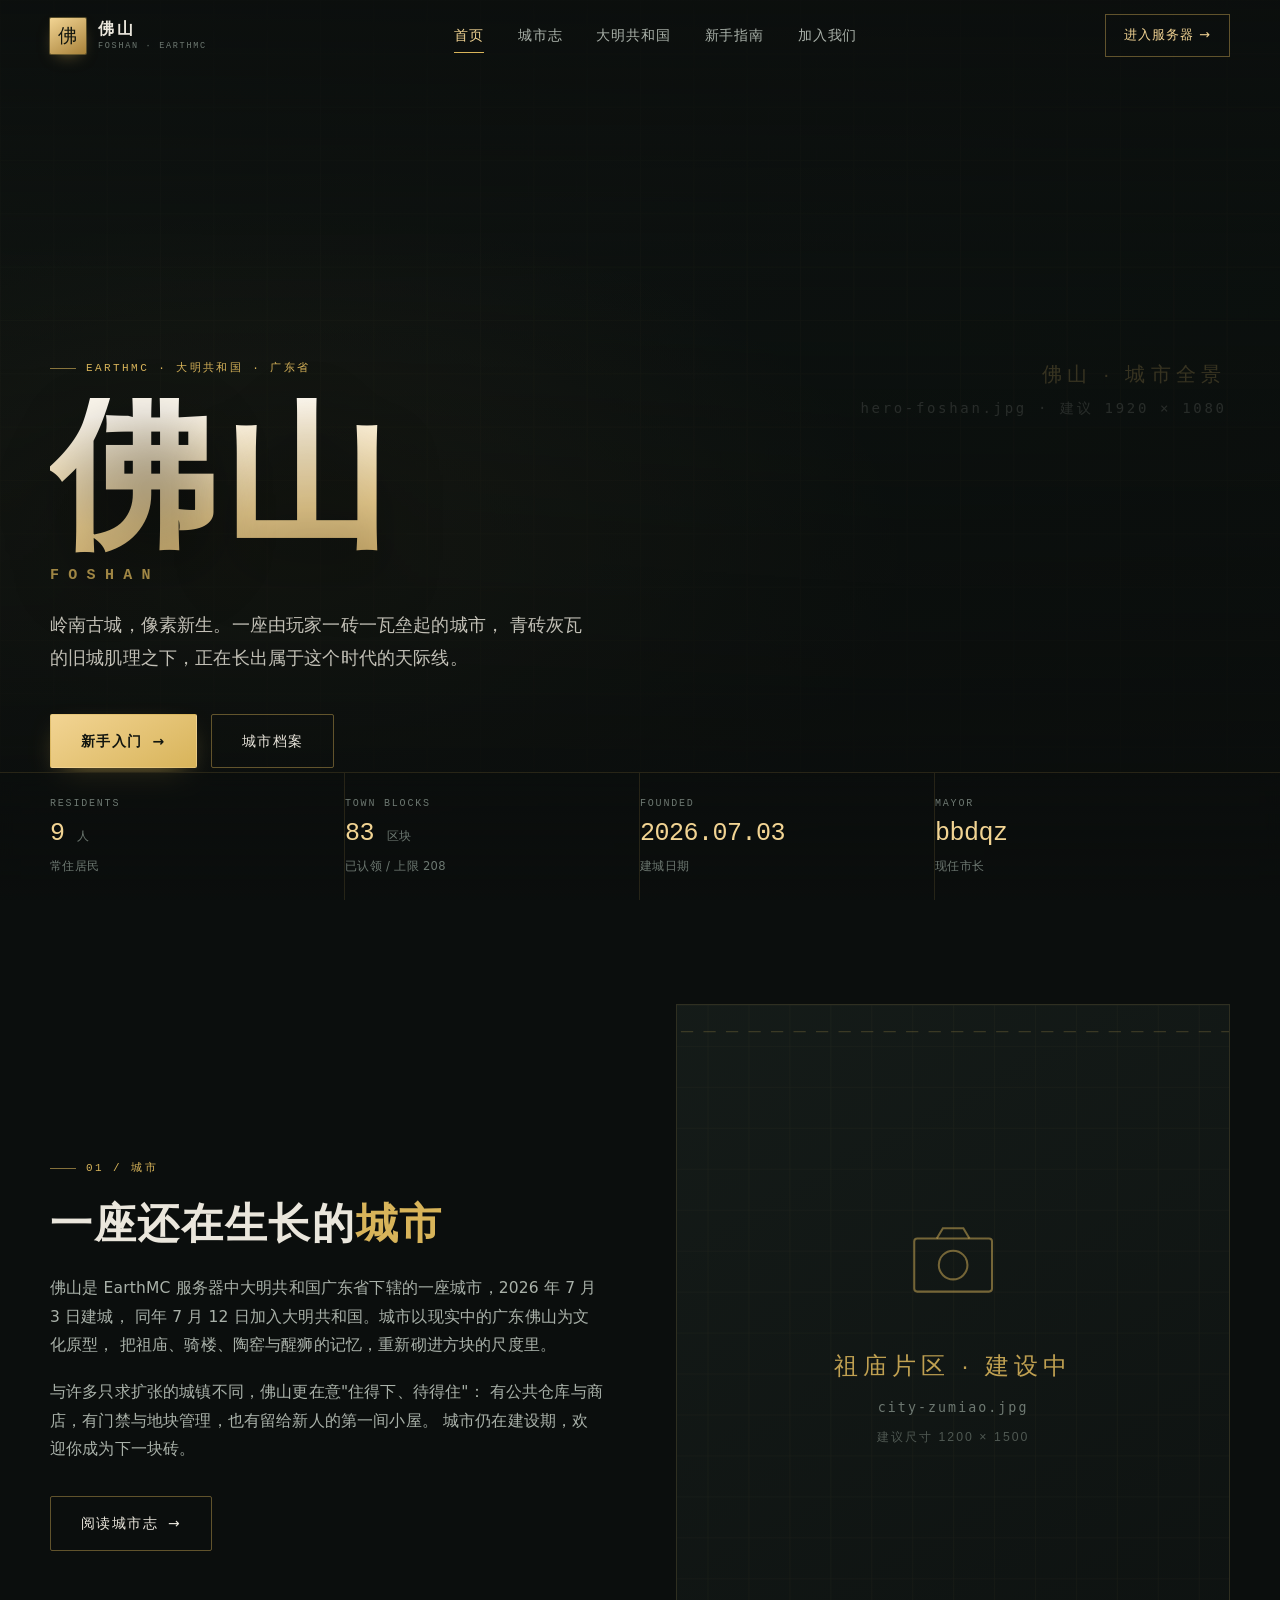
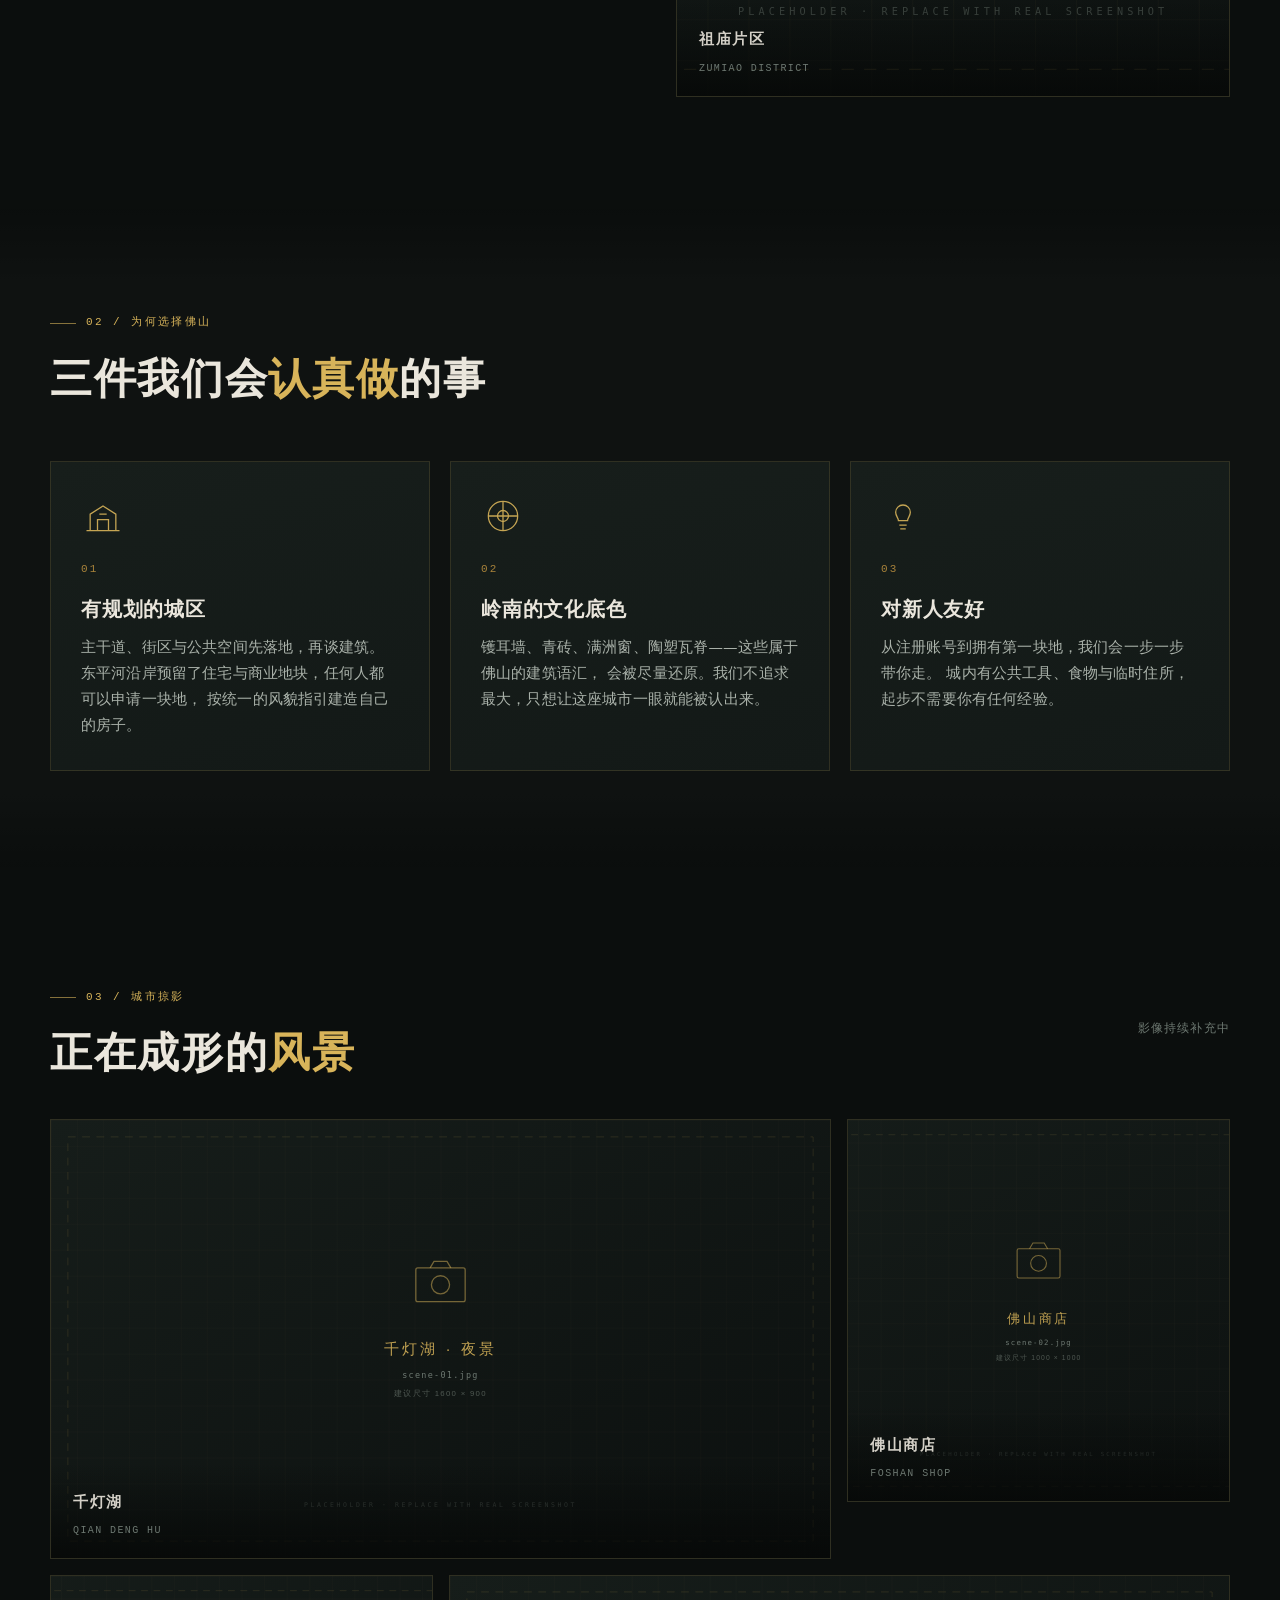
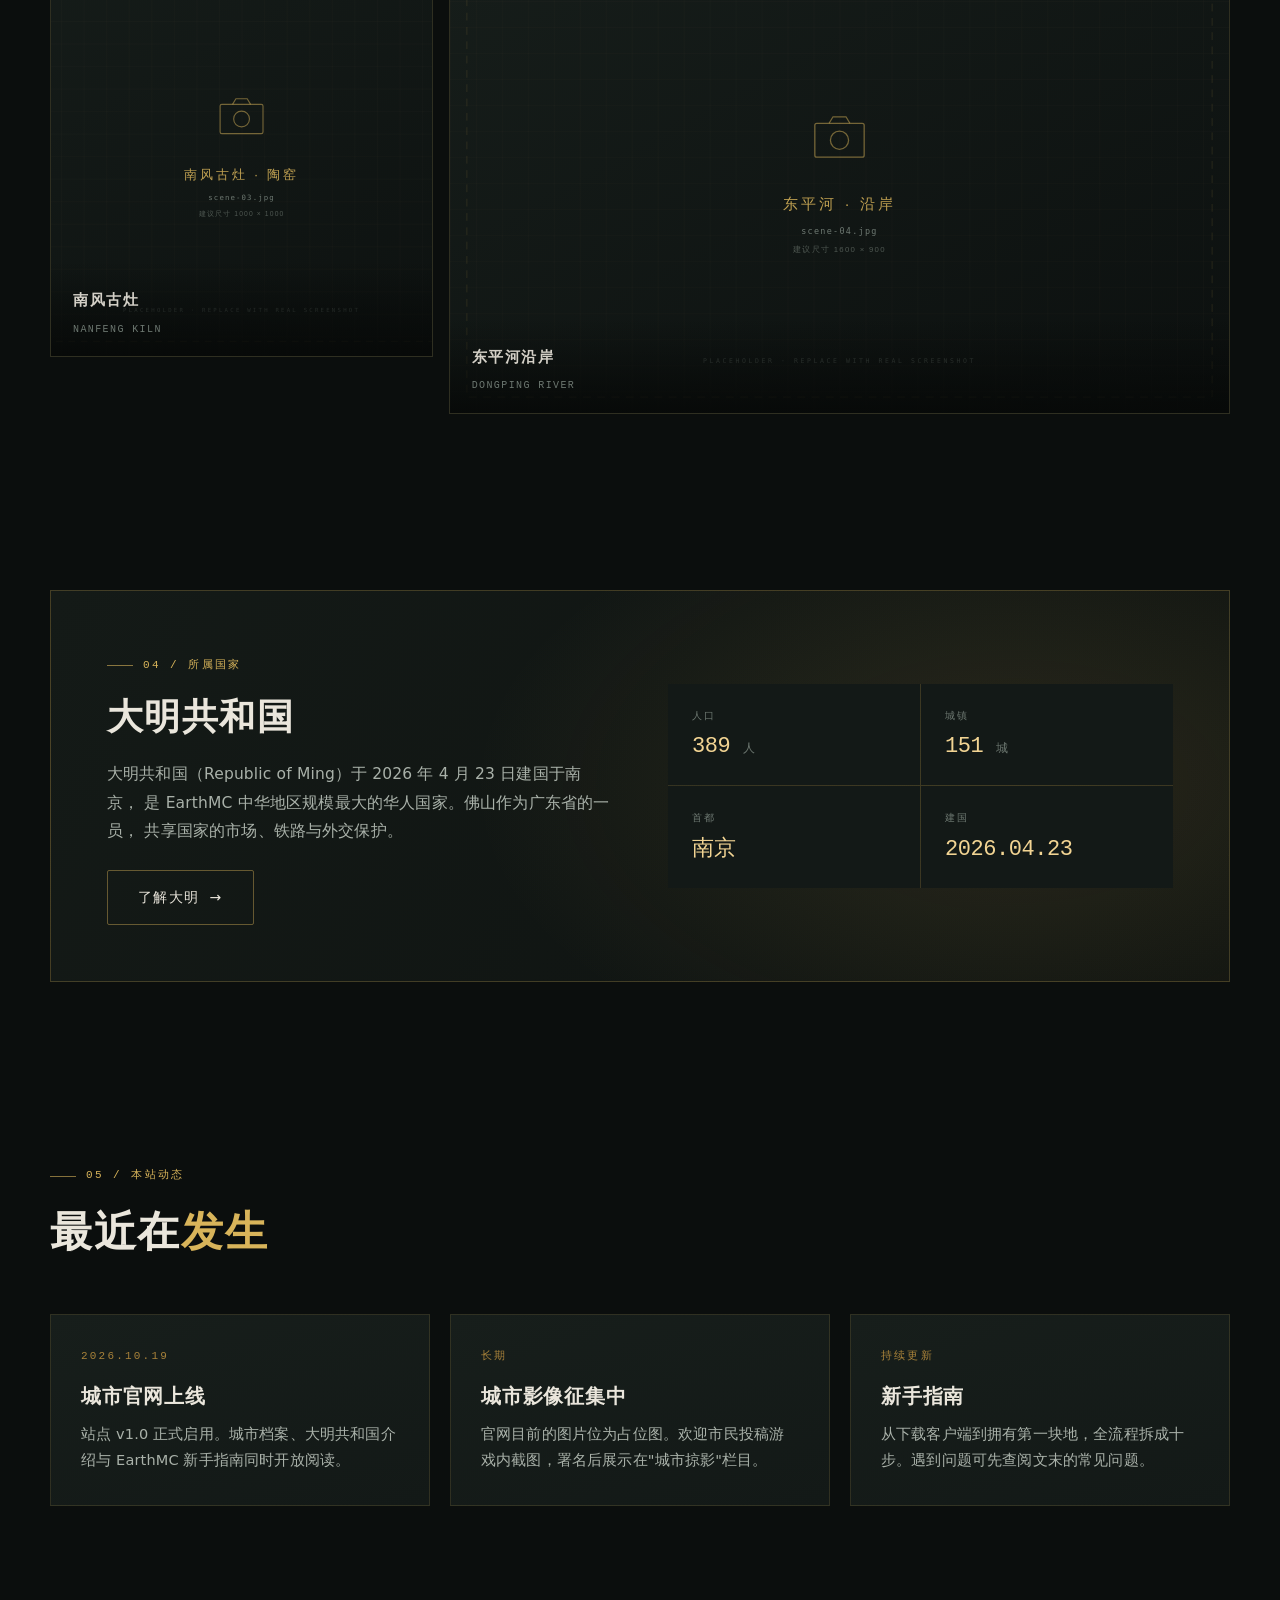
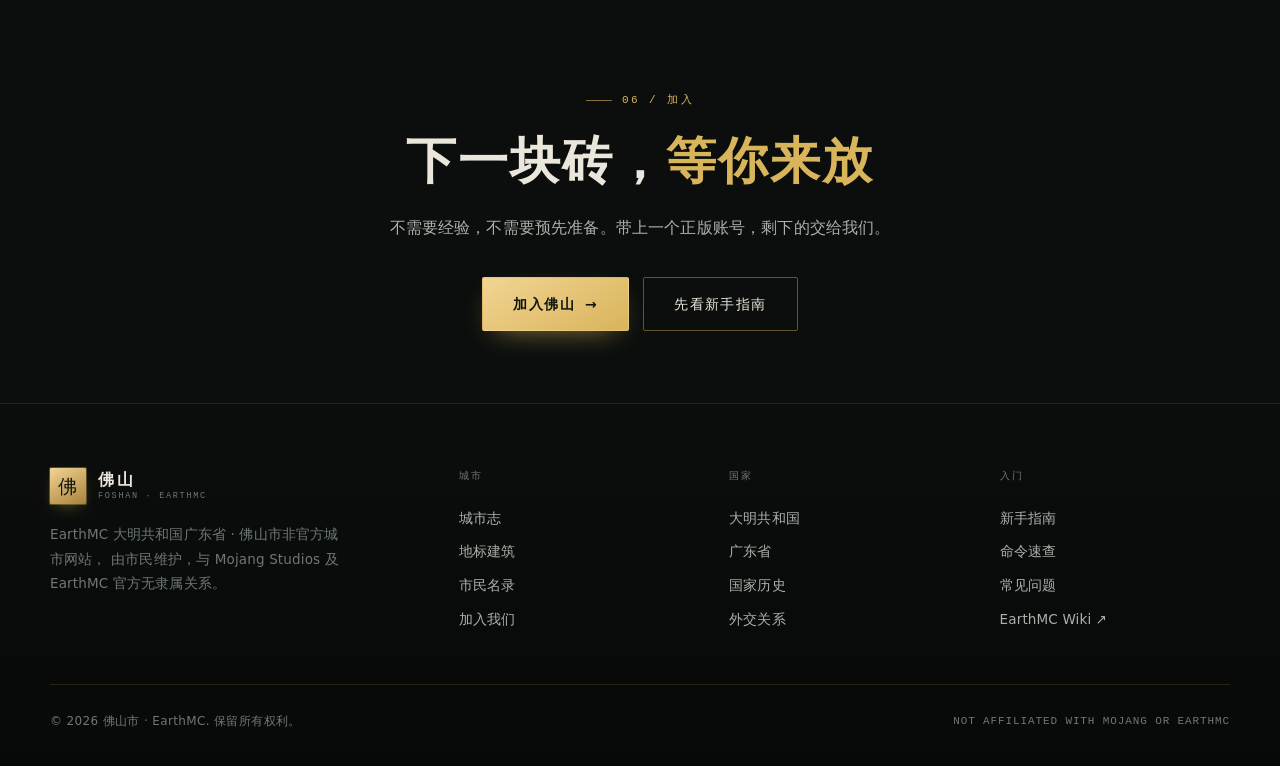
==== index.html @ e9218a77 "Add files via upload" ====
<!DOCTYPE html>
<html lang="zh-CN">
<head>
<meta charset="UTF-8">
<meta name="viewport" content="width=device-width, initial-scale=1">
<title>佛山 Foshan · EarthMC 大明共和国广东省</title>
<meta name="description" content="佛山（Foshan）是 EarthMC 大明共和国广东省下辖城市，2026 年 7 月 3 日建城。这里是佛山的城市官网：城市档案、建设纪事、大明共和国介绍与 EarthMC 新手指南。">
<meta name="theme-color" content="#0b0e0d">
<meta property="og:type" content="website">
<meta property="og:title" content="佛山 Foshan · EarthMC">
<meta property="og:description" content="岭南古城，像素新生。EarthMC 大明共和国广东省 · 佛山市城市官网。">
<meta property="og:image" content="assets/img/hero-foshan.jpg">
<link rel="icon" href="assets/img/favicon.svg" type="image/svg+xml">
<link rel="stylesheet" href="assets/css/style.css">
<script src="assets/js/placeholder.js"></script>
</head>
<body>

<!-- ============ HEADER ============ -->
<header class="site-header">
  <div class="header-inner">
    <a class="brand" href="index.html" aria-label="佛山首页">
      <span class="brand-mark">佛</span>
      <span class="brand-text"><b>佛山</b><i>FOSHAN · EARTHMC</i></span>
    </a>

    <nav class="nav" id="nav">
      <a href="index.html" class="is-active">首页</a>
      <a href="foshan.html">城市志</a>
      <a href="ming.html">大明共和国</a>
      <a href="guide.html">新手指南</a>
      <a href="join.html">加入我们</a>
    </nav>

    <a class="header-cta" href="join.html">进入服务器 →</a>

    <button class="nav-toggle" aria-label="打开菜单" aria-expanded="false" aria-controls="nav">
      <span></span><span></span><span></span>
    </button>
  </div>
</header>

<!-- ============ HERO ============ -->
<section class="hero">
  <div class="hero-media">
    <img src="assets/img/hero-foshan.jpg" alt="佛山城市全景" data-label="佛山 · 城市全景" data-hint="建议 1920 × 1080" data-ph-style="hero" onerror="phFallback(this)">
  </div>
  <div class="hero-veil"></div>

  <div class="hero-inner">
    <p class="eyebrow">EarthMC · 大明共和国 · 广东省</p>
    <h1 class="hero-title">佛山<span>FOSHAN</span></h1>
    <p class="hero-sub">
      岭南古城，像素新生。一座由玩家一砖一瓦垒起的城市，
      青砖灰瓦的旧城肌理之下，正在长出属于这个时代的天际线。
    </p>
    <div class="hero-actions">
      <a class="btn btn--primary" href="guide.html">新手入门 <span class="arrow">→</span></a>
      <a class="btn btn--ghost" href="foshan.html">城市档案</a>
    </div>
  </div>

  <div class="hero-stats">
    <div class="hero-stats-inner">
      <div class="stat-cell">
        <span class="stat-label">Residents</span>
        <span class="stat-value" data-live="residents">9<small> 人</small></span>
        <span class="stat-sub">常住居民</span>
      </div>
      <div class="stat-cell">
        <span class="stat-label">Town Blocks</span>
        <span class="stat-value" data-live="blocks">83<small> 区块</small></span>
        <span class="stat-sub">已认领 / 上限 208</span>
      </div>
      <div class="stat-cell">
        <span class="stat-label">Founded</span>
        <span class="stat-value" data-live="founded">2026.07.03</span>
        <span class="stat-sub">建城日期</span>
      </div>
      <div class="stat-cell">
        <span class="stat-label">Mayor</span>
        <span class="stat-value" data-live="mayor">bbdqz</span>
        <span class="stat-sub">现任市长</span>
      </div>
    </div>
  </div>
</section>

<!-- ============ INTRO ============ -->
<section class="section">
  <div class="wrap">
    <div class="grid grid-2" style="gap: 72px; align-items: center;">
      <div class="reveal">
        <p class="eyebrow">01 / 城市</p>
        <h2 class="section-title">一座还在生长的<em>城市</em></h2>
        <p class="section-desc" style="margin-top: 24px;">
          佛山是 EarthMC 服务器中大明共和国广东省下辖的一座城市，2026 年 7 月 3 日建城，
          同年 7 月 12 日加入大明共和国。城市以现实中的广东佛山为文化原型，
          把祖庙、骑楼、陶窑与醒狮的记忆，重新砌进方块的尺度里。
        </p>
        <p class="section-desc">
          与许多只求扩张的城镇不同，佛山更在意"住得下、待得住"：
          有公共仓库与商店，有门禁与地块管理，也有留给新人的第一间小屋。
          城市仍在建设期，欢迎你成为下一块砖。
        </p>
        <div class="mt-32">
          <a class="btn btn--ghost" href="foshan.html">阅读城市志 <span class="arrow">→</span></a>
        </div>
      </div>

      <figure class="photo photo--tall reveal" style="margin: 0;">
        <img src="assets/img/city-zumiao.jpg" alt="佛山祖庙片区" data-label="祖庙片区 · 建设中" data-hint="建议尺寸 1200 × 1500" onerror="phFallback(this)">
        <figcaption class="photo-cap"><b>祖庙片区</b><span>ZUMIAO DISTRICT</span></figcaption>
      </figure>
    </div>
  </div>
</section>

<!-- ============ FEATURES ============ -->
<section class="section section--alt">
  <div class="wrap">
    <div class="section-head reveal">
      <p class="eyebrow">02 / 为何选择佛山</p>
      <h2 class="section-title">三件我们会<em>认真做</em>的事</h2>
    </div>

    <div class="grid grid-3">
      <article class="card reveal">
        <svg class="feature-glyph" viewBox="0 0 48 48" fill="none" stroke="currentColor" stroke-width="1.4">
          <path d="M6 40h36M10 40V22l14-9 14 9v18"/>
          <path d="M18 40V28h12v12M20 22h8"/>
        </svg>
        <p class="card-index">01</p>
        <h3 class="card-title">有规划的城区</h3>
        <p class="card-text">
          主干道、街区与公共空间先落地，再谈建筑。
          东平河沿岸预留了住宅与商业地块，任何人都可以申请一块地，
          按统一的风貌指引建造自己的房子。
        </p>
      </article>

      <article class="card reveal">
        <svg class="feature-glyph" viewBox="0 0 48 48" fill="none" stroke="currentColor" stroke-width="1.4">
          <circle cx="24" cy="24" r="16"/>
          <path d="M24 8v32M8 24h32"/>
          <circle cx="24" cy="24" r="6"/>
        </svg>
        <p class="card-index">02</p>
        <h3 class="card-title">岭南的文化底色</h3>
        <p class="card-text">
          镬耳墙、青砖、满洲窗、陶塑瓦脊——这些属于佛山的建筑语汇，
          会被尽量还原。我们不追求最大，只想让这座城市一眼就能被认出来。
        </p>
      </article>

      <article class="card reveal">
        <svg class="feature-glyph" viewBox="0 0 48 48" fill="none" stroke="currentColor" stroke-width="1.4">
          <path d="M16 20a8 8 0 1 1 16 0c0 4-3 6-3 9h-10c0-3-3-5-3-9Z"/>
          <path d="M20 34h8M21 38h6"/>
        </svg>
        <p class="card-index">03</p>
        <h3 class="card-title">对新人友好</h3>
        <p class="card-text">
          从注册账号到拥有第一块地，我们会一步一步带你走。
          城内有公共工具、食物与临时住所，起步不需要你有任何经验。
        </p>
      </article>
    </div>
  </div>
</section>

<!-- ============ GALLERY ============ -->
<section class="section">
  <div class="wrap">
    <div class="flex-between reveal" style="margin-bottom: 40px;">
      <div class="section-head" style="margin-bottom: 0;">
        <p class="eyebrow">03 / 城市掠影</p>
        <h2 class="section-title">正在成形的<em>风景</em></h2>
      </div>
      <p class="mono muted" style="font-size: 12px; letter-spacing: 0.1em;">影像持续补充中</p>
    </div>

    <div class="gallery reveal">
      <figure class="photo photo--wide" style="margin: 0;">
        <img src="assets/img/scene-01.jpg" alt="千灯湖" data-label="千灯湖 · 夜景" data-hint="建议尺寸 1600 × 900" onerror="phFallback(this)">
        <figcaption class="photo-cap"><b>千灯湖</b><span>QIAN DENG HU</span></figcaption>
      </figure>
      <figure class="photo photo--square" style="margin: 0;">
        <img src="assets/img/scene-02.jpg" alt="佛山商店" data-label="佛山商店" data-hint="建议尺寸 1000 × 1000" onerror="phFallback(this)">
        <figcaption class="photo-cap"><b>佛山商店</b><span>FOSHAN SHOP</span></figcaption>
      </figure>
      <figure class="photo photo--square" style="margin: 0;">
        <img src="assets/img/scene-03.jpg" alt="南风古灶" data-label="南风古灶 · 陶窑" data-hint="建议尺寸 1000 × 1000" onerror="phFallback(this)">
        <figcaption class="photo-cap"><b>南风古灶</b><span>NANFENG KILN</span></figcaption>
      </figure>
      <figure class="photo photo--wide" style="margin: 0;">
        <img src="assets/img/scene-04.jpg" alt="东平河沿岸" data-label="东平河 · 沿岸" data-hint="建议尺寸 1600 × 900" onerror="phFallback(this)">
        <figcaption class="photo-cap"><b>东平河沿岸</b><span>DONGPING RIVER</span></figcaption>
      </figure>
    </div>
  </div>
</section>

<!-- ============ MING ============ -->
<section class="section section--tight">
  <div class="wrap">
    <div class="ming-banner reveal">
      <div class="grid grid-2" style="gap: 56px; align-items: center;">
        <div>
          <p class="eyebrow">04 / 所属国家</p>
          <h2 class="section-title" style="font-size: clamp(26px, 3.2vw, 36px);">大明共和国</h2>
          <p class="section-desc" style="margin-top: 20px;">
            大明共和国（Republic of Ming）于 2026 年 4 月 23 日建国于南京，
            是 EarthMC 中华地区规模最大的华人国家。佛山作为广东省的一员，
            共享国家的市场、铁路与外交保护。
          </p>
          <div class="mt-24">
            <a class="btn btn--ghost" href="ming.html">了解大明 <span class="arrow">→</span></a>
          </div>
        </div>

        <div class="grid grid-2" style="gap: 1px; background: var(--line);">
          <div style="background: var(--bg-card); padding: 24px;">
            <span class="stat-label">人口</span>
            <span class="stat-value" data-live="n-residents" style="font-size: 22px;">389<small> 人</small></span>
          </div>
          <div style="background: var(--bg-card); padding: 24px;">
            <span class="stat-label">城镇</span>
            <span class="stat-value" data-live="n-towns" style="font-size: 22px;">151<small> 城</small></span>
          </div>
          <div style="background: var(--bg-card); padding: 24px;">
            <span class="stat-label">首都</span>
            <span class="stat-value" data-live="n-capital" style="font-size: 22px;">南京</span>
          </div>
          <div style="background: var(--bg-card); padding: 24px;">
            <span class="stat-label">建国</span>
            <span class="stat-value" data-live="n-founded" style="font-size: 22px;">2026.04.23</span>
          </div>
        </div>
      </div>
    </div>
  </div>
</section>

<!-- ============ NEWS ============ -->
<section class="section">
  <div class="wrap">
    <div class="section-head reveal">
      <p class="eyebrow">05 / 本站动态</p>
      <h2 class="section-title">最近在<em>发生</em></h2>
    </div>

    <div class="grid grid-3">
      <article class="card reveal">
        <p class="card-index">2026.10.19</p>
        <h3 class="card-title">城市官网上线</h3>
        <p class="card-text">
          站点 v1.0 正式启用。城市档案、大明共和国介绍与 EarthMC 新手指南同时开放阅读。
        </p>
      </article>

      <article class="card reveal">
        <p class="card-index">长期</p>
        <h3 class="card-title">城市影像征集中</h3>
        <p class="card-text">
          官网目前的图片位为占位图。欢迎市民投稿游戏内截图，署名后展示在"城市掠影"栏目。
        </p>
      </article>

      <article class="card reveal">
        <p class="card-index">持续更新</p>
        <h3 class="card-title">新手指南</h3>
        <p class="card-text">
          从下载客户端到拥有第一块地，全流程拆成十步。遇到问题可先查阅文末的常见问题。
        </p>
      </article>
    </div>
  </div>
</section>

<!-- ============ CTA ============ -->
<section class="section section--tight">
  <div class="wrap center reveal">
    <p class="eyebrow" style="justify-content: center;">06 / 加入</p>
    <h2 class="section-title" style="font-size: clamp(30px, 4.4vw, 50px);">下一块砖，<em>等你来放</em></h2>
    <p class="section-desc" style="margin: 22px auto 34px; text-align: center;">
      不需要经验，不需要预先准备。带上一个正版账号，剩下的交给我们。
    </p>
    <div class="hero-actions" style="justify-content: center;">
      <a class="btn btn--primary" href="join.html">加入佛山 <span class="arrow">→</span></a>
      <a class="btn btn--ghost" href="guide.html">先看新手指南</a>
    </div>
  </div>
</section>

<!-- ============ FOOTER ============ -->
<footer class="site-footer">
  <div class="wrap">
    <div class="footer-top">
      <div class="footer-brand">
        <a class="brand" href="index.html">
          <span class="brand-mark">佛</span>
          <span class="brand-text"><b>佛山</b><i>FOSHAN · EARTHMC</i></span>
        </a>
        <p class="footer-desc">
          EarthMC 大明共和国广东省 · 佛山市非官方城市网站，
          由市民维护，与 Mojang Studios 及 EarthMC 官方无隶属关系。
        </p>
      </div>

      <div class="footer-col">
        <h5>城市</h5>
        <a href="foshan.html">城市志</a>
        <a href="foshan.html#landmarks">地标建筑</a>
        <a href="foshan.html#citizens">市民名录</a>
        <a href="join.html">加入我们</a>
      </div>

      <div class="footer-col">
        <h5>国家</h5>
        <a href="ming.html">大明共和国</a>
        <a href="ming.html#guangdong">广东省</a>
        <a href="ming.html#history">国家历史</a>
        <a href="ming.html#diplomacy">外交关系</a>
      </div>

      <div class="footer-col">
        <h5>入门</h5>
        <a href="guide.html">新手指南</a>
        <a href="guide.html#commands">命令速查</a>
        <a href="guide.html#faq">常见问题</a>
        <a href="https://wiki.earthmc.net" target="_blank" rel="noopener">EarthMC Wiki ↗</a>
      </div>
    </div>

    <div class="footer-bottom">
      <p>© <span data-year>2026</span> 佛山市 · EarthMC. 保留所有权利。</p>
      <p class="mono" style="font-size: 11px; letter-spacing: 0.08em;">NOT AFFILIATED WITH MOJANG OR EARTHMC</p>
    </div>
  </div>
</footer>

<script src="assets/js/main.js"></script>
<script src="assets/js/live.js"></script>
</body>
</html>
---- assets/css/style.css ----
/* ==========================================================================
   佛山 · FOSHAN — EarthMC 城市官网
   设计基调：深墨 / 鎏金 / 岭南青
   ========================================================================== */

/* ---------- 1. Tokens ---------- */
:root {
  --bg:          #0b0e0d;
  --bg-elev:     #111614;
  --bg-card:     #131917;
  --bg-card-2:   #171e1b;

  --line:        rgba(216, 180, 90, 0.14);
  --line-mid:    rgba(216, 180, 90, 0.24);
  --line-strong: rgba(216, 180, 90, 0.42);

  --gold:        #d8b45a;
  --gold-bright: #f2d493;
  --gold-deep:   #a8823a;
  --jade:        #5fa08c;
  --jade-dim:    #3c6b5d;
  --crimson:     #b23a33;

  --text:        #eae6dc;
  --text-2:      #a9b1a9;
  --text-3:      #6d7871;

  --font-serif: "Noto Serif SC", "Source Han Serif SC", "Songti SC", "STSong", "SimSun", Georgia, "Times New Roman", serif;
  --font-sans:  "PingFang SC", "HarmonyOS Sans SC", "Microsoft YaHei", "Hiragino Sans GB", "Noto Sans SC", system-ui, -apple-system, "Segoe UI", sans-serif;
  --font-mono:  "JetBrains Mono", "SFMono-Regular", "Cascadia Code", Consolas, "Liberation Mono", monospace;

  --wrap: 1180px;
  --wrap-narrow: 820px;
  --radius: 2px;
  --header-h: 72px;

  --ease: cubic-bezier(0.22, 0.61, 0.36, 1);
}

/* ---------- 2. Reset ---------- */
*, *::before, *::after { box-sizing: border-box; }

html {
  -webkit-text-size-adjust: 100%;
  scroll-behavior: smooth;
  scroll-padding-top: calc(var(--header-h) + 24px);
  background: var(--bg);
}

body {
  margin: 0;
  background: var(--bg);
  color: var(--text);
  font-family: var(--font-sans);
  font-size: 16px;
  line-height: 1.75;
  letter-spacing: 0.01em;
  -webkit-font-smoothing: antialiased;
  -moz-osx-font-smoothing: grayscale;
  overflow-x: hidden;
}

body::before {
  content: "";
  position: fixed;
  inset: 0;
  z-index: 0;
  pointer-events: none;
  background-image:
    linear-gradient(rgba(216, 180, 90, 0.028) 1px, transparent 1px),
    linear-gradient(90deg, rgba(216, 180, 90, 0.028) 1px, transparent 1px);
  background-size: 48px 48px;
  mask-image: radial-gradient(ellipse 90% 70% at 50% 0%, #000 20%, transparent 78%);
  -webkit-mask-image: radial-gradient(ellipse 90% 70% at 50% 0%, #000 20%, transparent 78%);
}

img, svg { display: block; max-width: 100%; }
img { height: auto; }

a { color: inherit; text-decoration: none; }

h1, h2, h3, h4 {
  font-family: var(--font-serif);
  font-weight: 600;
  line-height: 1.24;
  margin: 0;
  letter-spacing: 0.02em;
}

p { margin: 0 0 1.1em; }
p:last-child { margin-bottom: 0; }

ul, ol { margin: 0 0 1.1em; padding-left: 1.3em; }
li { margin-bottom: 0.45em; }

button { font: inherit; color: inherit; background: none; border: 0; cursor: pointer; }

::selection { background: var(--gold); color: #10130f; }

:focus-visible {
  outline: 2px solid var(--gold);
  outline-offset: 3px;
}

/* ---------- 3. Layout ---------- */
.wrap {
  width: min(100% - 48px, var(--wrap));
  margin-inline: auto;
  position: relative;
  z-index: 1;
}

.wrap-narrow { width: min(100% - 48px, var(--wrap-narrow)); margin-inline: auto; position: relative; z-index: 1; }

.section { padding: 104px 0; position: relative; }
.section--tight { padding: 72px 0; }
.section--alt { background: linear-gradient(180deg, transparent, rgba(255,255,255,0.018) 12%, rgba(255,255,255,0.018) 88%, transparent); }

.rule {
  height: 1px;
  border: 0;
  margin: 0;
  background: linear-gradient(90deg, transparent, var(--line-mid) 18%, var(--line-mid) 82%, transparent);
}

/* ---------- 4. Typography helpers ---------- */
.eyebrow {
  display: inline-flex;
  align-items: center;
  gap: 10px;
  font-family: var(--font-mono);
  font-size: 11px;
  letter-spacing: 0.22em;
  text-transform: uppercase;
  color: var(--gold);
  margin: 0 0 20px;
}

.eyebrow::before {
  content: "";
  width: 26px;
  height: 1px;
  background: var(--gold);
  opacity: 0.6;
}

.section-head { max-width: 720px; margin-bottom: 56px; }

.section-title {
  font-size: clamp(28px, 3.6vw, 42px);
  letter-spacing: 0.04em;
  color: var(--text);
}

.section-title em {
  font-style: normal;
  color: var(--gold);
}

.section-desc {
  margin-top: 18px;
  color: var(--text-2);
  font-size: 15.5px;
  line-height: 1.85;
  max-width: 62ch;
}

.lead {
  font-size: 18px;
  line-height: 1.9;
  color: var(--text-2);
}

.muted { color: var(--text-3); }
.gold { color: var(--gold); }
.mono { font-family: var(--font-mono); }

.num {
  font-family: var(--font-mono);
  font-variant-numeric: tabular-nums;
  letter-spacing: -0.01em;
}

/* ---------- 5. Header ---------- */
.site-header {
  position: fixed;
  inset: 0 0 auto 0;
  height: var(--header-h);
  z-index: 100;
  display: flex;
  align-items: center;
  transition: background 0.45s var(--ease), border-color 0.45s var(--ease), backdrop-filter 0.45s var(--ease);
  border-bottom: 1px solid transparent;
}

.site-header.is-stuck {
  background: rgba(9, 12, 11, 0.82);
  backdrop-filter: blur(14px) saturate(140%);
  -webkit-backdrop-filter: blur(14px) saturate(140%);
  border-bottom-color: var(--line);
}

.header-inner {
  display: flex;
  align-items: center;
  justify-content: space-between;
  gap: 32px;
  width: min(100% - 48px, var(--wrap));
  margin-inline: auto;
}

.brand { display: flex; align-items: center; gap: 12px; flex: none; }

.brand-mark {
  width: 36px;
  height: 36px;
  display: grid;
  place-items: center;
  font-family: var(--font-serif);
  font-size: 19px;
  color: #12160f;
  background: linear-gradient(150deg, var(--gold-bright), var(--gold-deep));
  border-radius: 1px;
  box-shadow: 0 0 0 1px rgba(216,180,90,0.35), 0 6px 18px -8px rgba(216,180,90,0.7);
}

.brand-text { display: flex; flex-direction: column; line-height: 1.1; }
.brand-text b { font-family: var(--font-serif); font-size: 16px; letter-spacing: 0.18em; font-weight: 600; }
.brand-text i {
  font-style: normal;
  font-family: var(--font-mono);
  font-size: 8.5px;
  letter-spacing: 0.2em;
  color: var(--text-3);
  margin-top: 4px;
}

.nav { display: flex; align-items: center; gap: 4px; }

.nav a {
  position: relative;
  padding: 9px 15px;
  font-size: 14px;
  color: var(--text-2);
  letter-spacing: 0.06em;
  transition: color 0.25s var(--ease);
}

.nav a::after {
  content: "";
  position: absolute;
  left: 15px;
  right: 15px;
  bottom: 4px;
  height: 1px;
  background: var(--gold);
  transform: scaleX(0);
  transform-origin: left;
  transition: transform 0.32s var(--ease);
}

.nav a:hover { color: var(--text); }
.nav a:hover::after,
.nav a.is-active::after { transform: scaleX(1); }
.nav a.is-active { color: var(--gold-bright); }

.header-cta {
  display: inline-flex;
  align-items: center;
  gap: 8px;
  padding: 9px 18px;
  font-size: 13px;
  letter-spacing: 0.08em;
  color: var(--gold-bright);
  border: 1px solid var(--line-strong);
  transition: background 0.3s var(--ease), color 0.3s var(--ease), border-color 0.3s var(--ease);
  white-space: nowrap;
}

.header-cta:hover {
  background: var(--gold);
  color: #10130f;
  border-color: var(--gold);
}

.nav-toggle {
  display: none;
  width: 42px;
  height: 42px;
  border: 1px solid var(--line-mid);
  place-items: center;
  gap: 5px;
}

.nav-toggle span {
  display: block;
  width: 18px;
  height: 1px;
  background: var(--text);
  transition: transform 0.3s var(--ease), opacity 0.3s var(--ease);
}

/* ---------- 6. Buttons ---------- */
.btn {
  display: inline-flex;
  align-items: center;
  justify-content: center;
  gap: 10px;
  padding: 14px 30px;
  font-size: 14px;
  letter-spacing: 0.1em;
  border: 1px solid transparent;
  border-radius: var(--radius);
  transition: all 0.32s var(--ease);
  position: relative;
  overflow: hidden;
  white-space: nowrap;
}

.btn--primary {
  background: linear-gradient(150deg, var(--gold-bright), var(--gold));
  color: #11150f;
  font-weight: 600;
  box-shadow: 0 10px 30px -14px rgba(216, 180, 90, 0.8);
}

.btn--primary:hover {
  transform: translateY(-2px);
  box-shadow: 0 16px 38px -14px rgba(216, 180, 90, 0.95);
  background: linear-gradient(150deg, #ffe4b0, var(--gold-bright));
}

.btn--ghost {
  border-color: var(--line-strong);
  color: var(--text);
}

.btn--ghost:hover {
  border-color: var(--gold);
  color: var(--gold-bright);
  background: rgba(216, 180, 90, 0.06);
}

.btn .arrow { transition: transform 0.32s var(--ease); }
.btn:hover .arrow { transform: translateX(4px); }

/* ---------- 7. Hero ---------- */
.hero {
  position: relative;
  min-height: 100svh;
  display: flex;
  align-items: flex-end;
  padding-top: calc(var(--header-h) + 40px);
  padding-bottom: 0;
  overflow: hidden;
  isolation: isolate;
}

.hero-media {
  position: absolute;
  inset: 0;
  z-index: -3;
}

.hero-media img {
  width: 100%;
  height: 100%;
  object-fit: cover;
  filter: saturate(0.85) contrast(1.02);
  transform: scale(1.04);
  animation: heroDrift 24s var(--ease) forwards;
}

/* 占位图状态下压低存在感，避免与标题争夺注意力 */
.hero-media img.is-placeholder { opacity: 0.85; }

@keyframes heroDrift {
  from { transform: scale(1.09); }
  to   { transform: scale(1.0); }
}

.hero-veil {
  position: absolute;
  inset: 0;
  z-index: -2;
  background:
    linear-gradient(180deg, rgba(11,14,13,0.86) 0%, rgba(11,14,13,0.42) 32%, rgba(11,14,13,0.72) 72%, var(--bg) 100%),
    radial-gradient(ellipse 70% 55% at 22% 62%, rgba(216,180,90,0.10), transparent 70%);
}

.hero-inner {
  padding-bottom: 132px;
  width: min(100% - 48px, var(--wrap));
  margin-inline: auto;
}

.hero-title {
  font-size: clamp(64px, 13vw, 168px);
  line-height: 0.92;
  letter-spacing: 0.04em;
  margin: 0 0 26px;
  background: linear-gradient(175deg, #fffaf0 8%, var(--gold-bright) 46%, var(--gold-deep) 96%);
  -webkit-background-clip: text;
  background-clip: text;
  color: transparent;
  text-shadow: 0 30px 60px rgba(0,0,0,0.4);
}

.hero-title span {
  display: block;
  font-family: var(--font-mono);
  font-size: clamp(11px, 1.3vw, 15px);
  letter-spacing: 0.62em;
  color: var(--gold);
  -webkit-text-fill-color: var(--gold);
  margin-top: 18px;
  opacity: 0.72;
}

.hero-sub {
  max-width: 48ch;
  font-size: clamp(15px, 1.5vw, 17.5px);
  line-height: 1.9;
  color: rgba(234, 230, 220, 0.82);
  margin-bottom: 38px;
}

.hero-actions { display: flex; flex-wrap: wrap; gap: 14px; }

/* Hero stat rail */
.hero-stats {
  position: absolute;
  left: 0;
  right: 0;
  bottom: 0;
  border-top: 1px solid var(--line);
  background: linear-gradient(180deg, rgba(11,14,13,0.55), rgba(11,14,13,0.92));
  backdrop-filter: blur(8px);
  -webkit-backdrop-filter: blur(8px);
}

.hero-stats-inner {
  width: min(100% - 48px, var(--wrap));
  margin-inline: auto;
  display: grid;
  grid-template-columns: repeat(4, 1fr);
}

.stat-cell {
  padding: 22px 0 24px;
  padding-right: 20px;
  border-right: 1px solid var(--line);
}

.stat-cell:last-child { border-right: 0; }

.stat-label {
  display: block;
  font-family: var(--font-mono);
  font-size: 10px;
  letter-spacing: 0.18em;
  text-transform: uppercase;
  color: var(--text-3);
  margin-bottom: 8px;
}

.stat-value {
  font-family: var(--font-mono);
  font-size: 25px;
  font-weight: 500;
  color: var(--gold-bright);
  line-height: 1;
  letter-spacing: -0.02em;
}

.stat-value small {
  font-size: 12px;
  color: var(--text-3);
  margin-left: 5px;
  letter-spacing: 0.04em;
}

.stat-sub {
  display: block;
  font-size: 11.5px;
  color: var(--text-3);
  margin-top: 7px;
  letter-spacing: 0.03em;
}

/* ---------- 8. Page hero (inner pages) ---------- */
.page-hero {
  position: relative;
  padding: calc(var(--header-h) + 88px) 0 72px;
  border-bottom: 1px solid var(--line);
  overflow: hidden;
}

.page-hero::after {
  content: "";
  position: absolute;
  inset: 0;
  background: radial-gradient(ellipse 60% 100% at 78% 0%, rgba(216,180,90,0.09), transparent 68%);
  pointer-events: none;
}

.page-hero .eyebrow { margin-bottom: 16px; }

.page-title {
  font-size: clamp(38px, 6vw, 68px);
  letter-spacing: 0.05em;
  margin-bottom: 20px;
}

.page-title small {
  display: block;
  font-family: var(--font-mono);
  font-size: 12px;
  letter-spacing: 0.42em;
  color: var(--gold);
  margin-top: 16px;
  opacity: 0.65;
}

.page-desc {
  max-width: 62ch;
  color: var(--text-2);
  font-size: 16.5px;
  line-height: 1.9;
}

/* ---------- 9. Cards & grids ---------- */
.grid { display: grid; gap: 20px; }
.grid-2 { grid-template-columns: repeat(2, 1fr); }
.grid-3 { grid-template-columns: repeat(3, 1fr); }
.grid-4 { grid-template-columns: repeat(4, 1fr); }

.card {
  background: linear-gradient(165deg, var(--bg-card-2), var(--bg-card));
  border: 1px solid var(--line);
  padding: 32px 30px;
  position: relative;
  transition: border-color 0.4s var(--ease), transform 0.4s var(--ease), background 0.4s var(--ease);
}

.card::before {
  content: "";
  position: absolute;
  top: -1px; left: -1px;
  width: 18px; height: 18px;
  border-top: 1px solid var(--gold);
  border-left: 1px solid var(--gold);
  opacity: 0;
  transition: opacity 0.4s var(--ease);
}

.card:hover {
  border-color: var(--line-mid);
  transform: translateY(-3px);
  background: linear-gradient(165deg, #1a221f, var(--bg-card));
}

.card:hover::before { opacity: 0.9; }

.card-index {
  font-family: var(--font-mono);
  font-size: 11px;
  letter-spacing: 0.2em;
  color: var(--gold-deep);
  margin-bottom: 18px;
}

.card-title {
  font-size: 20px;
  margin-bottom: 12px;
  letter-spacing: 0.04em;
}

.card-text {
  font-size: 14.5px;
  line-height: 1.8;
  color: var(--text-2);
  margin: 0;
}

/* Feature card with glyph */
.feature-glyph {
  width: 44px;
  height: 44px;
  margin-bottom: 22px;
  color: var(--gold);
  opacity: 0.9;
}

/* ---------- 10. Photo placeholders & figures ---------- */
.photo {
  position: relative;
  overflow: hidden;
  background: var(--bg-card);
  border: 1px solid var(--line);
}

.photo img {
  width: 100%;
  height: 100%;
  object-fit: cover;
  transition: transform 0.9s var(--ease), filter 0.6s var(--ease);
}

.photo:hover img { transform: scale(1.035); }

.photo--wide { aspect-ratio: 16 / 9; }
.photo--tall { aspect-ratio: 4 / 5; }
.photo--square { aspect-ratio: 1 / 1; }
.photo--banner { aspect-ratio: 21 / 9; }

.photo figcaption,
.photo-cap {
  position: absolute;
  left: 0; right: 0; bottom: 0;
  padding: 26px 22px 18px;
  font-size: 12.5px;
  letter-spacing: 0.06em;
  color: rgba(234,230,220,0.9);
  background: linear-gradient(transparent, rgba(6,8,7,0.88));
  pointer-events: none;
}

.photo-cap b { display: block; font-family: var(--font-serif); font-size: 15px; letter-spacing: 0.1em; margin-bottom: 3px; }
.photo-cap span { font-family: var(--font-mono); font-size: 10px; letter-spacing: 0.14em; color: var(--text-3); }

.gallery {
  display: grid;
  grid-template-columns: repeat(6, 1fr);
  gap: 16px;
}

.gallery > *:nth-child(1) { grid-column: span 4; }
.gallery > *:nth-child(2) { grid-column: span 2; }
.gallery > *:nth-child(3) { grid-column: span 2; }
.gallery > *:nth-child(4) { grid-column: span 4; }

/* ---------- 11. Data table ---------- */
.data-table {
  width: 100%;
  border-collapse: collapse;
  font-size: 14px;
}

.data-table th {
  text-align: left;
  font-family: var(--font-mono);
  font-size: 10px;
  letter-spacing: 0.18em;
  text-transform: uppercase;
  color: var(--text-3);
  font-weight: 400;
  padding: 0 16px 14px 0;
  border-bottom: 1px solid var(--line-mid);
}

.data-table td {
  padding: 15px 16px 15px 0;
  border-bottom: 1px solid var(--line);
  color: var(--text-2);
  vertical-align: top;
}

.data-table td:first-child { color: var(--text); }
.data-table tr:last-child td { border-bottom: 0; }

.tag {
  display: inline-block;
  padding: 3px 9px;
  font-family: var(--font-mono);
  font-size: 10px;
  letter-spacing: 0.12em;
  border: 1px solid var(--line-mid);
  color: var(--gold);
  white-space: nowrap;
}

.tag--jade { color: var(--jade); border-color: rgba(95,160,140,0.35); }
.tag--dim { color: var(--text-3); border-color: var(--line); }

/* ---------- 12. Timeline ---------- */
.timeline {
  position: relative;
  padding-left: 34px;
}

.timeline::before {
  content: "";
  position: absolute;
  left: 5px;
  top: 6px;
  bottom: 6px;
  width: 1px;
  background: linear-gradient(180deg, var(--gold-deep), var(--line) 30%, var(--line) 90%, transparent);
}

.tl-item {
  position: relative;
  padding-bottom: 38px;
}

.tl-item:last-child { padding-bottom: 0; }

.tl-item::before {
  content: "";
  position: absolute;
  left: -34px;
  top: 8px;
  width: 11px;
  height: 11px;
  border: 1px solid var(--gold);
  background: var(--bg);
  transform: rotate(45deg);
}

.tl-item.is-key::before { background: var(--gold); box-shadow: 0 0 14px rgba(216,180,90,0.6); }

.tl-date {
  font-family: var(--font-mono);
  font-size: 11.5px;
  letter-spacing: 0.16em;
  color: var(--gold);
  margin-bottom: 8px;
}

.tl-title { font-size: 18px; margin-bottom: 8px; letter-spacing: 0.04em; }
.tl-text { font-size: 14.5px; color: var(--text-2); line-height: 1.8; margin: 0; }

/* ---------- 13. Ming banner ---------- */
.ming-banner {
  position: relative;
  border: 1px solid var(--line-mid);
  background:
    radial-gradient(ellipse 70% 120% at 82% 50%, rgba(216,180,90,0.13), transparent 66%),
    linear-gradient(120deg, #141a17, #0e1210);
  padding: 56px;
  overflow: hidden;
}

.ming-banner::before {
  content: "";
  position: absolute;
  top: 0; right: 0;
  width: 220px; height: 220px;
  border-right: 1px solid var(--line-mid);
  border-top: 1px solid var(--line-mid);
  transform: rotate(45deg) translate(78px, -78px);
  opacity: 0.6;
}

.ming-banner .eyebrow { color: var(--gold); }

/* ---------- 14. Guide layout ---------- */
.guide-layout {
  display: grid;
  grid-template-columns: 232px 1fr;
  gap: 64px;
  align-items: start;
}

.toc {
  position: sticky;
  top: calc(var(--header-h) + 32px);
  border-left: 1px solid var(--line);
  padding-left: 22px;
}

.toc-title {
  font-family: var(--font-mono);
  font-size: 10px;
  letter-spacing: 0.2em;
  text-transform: uppercase;
  color: var(--text-3);
  margin-bottom: 16px;
}

.toc a {
  display: block;
  padding: 7px 0;
  font-size: 13.5px;
  color: var(--text-3);
  line-height: 1.5;
  transition: color 0.25s var(--ease), padding-left 0.25s var(--ease);
}

.toc a:hover { color: var(--text); }
.toc a.is-active { color: var(--gold); padding-left: 6px; }

.toc-num {
  font-family: var(--font-mono);
  font-size: 10px;
  color: var(--gold-deep);
  margin-right: 8px;
}

.guide-body > section {
  padding-bottom: 64px;
  margin-bottom: 64px;
  border-bottom: 1px solid var(--line);
}

.guide-body > section:last-child { border-bottom: 0; margin-bottom: 0; padding-bottom: 0; }

.guide-body h2 {
  font-size: 27px;
  margin-bottom: 8px;
  letter-spacing: 0.04em;
  scroll-margin-top: calc(var(--header-h) + 32px);
}

.guide-body h2 .h2-num {
  font-family: var(--font-mono);
  font-size: 12px;
  color: var(--gold);
  letter-spacing: 0.14em;
  display: block;
  margin-bottom: 12px;
  opacity: 0.8;
}

.guide-body h3 {
  font-size: 17.5px;
  margin: 32px 0 12px;
  color: var(--gold-bright);
  letter-spacing: 0.05em;
}

.guide-body p { color: var(--text-2); font-size: 15.2px; line-height: 1.9; }
.guide-body li { color: var(--text-2); font-size: 15px; line-height: 1.85; }
.guide-body strong { color: var(--text); font-weight: 600; }

.guide-lead {
  font-size: 16.5px !important;
  color: var(--text) !important;
  padding-bottom: 26px;
  border-bottom: 1px dashed var(--line-mid);
  margin-bottom: 26px !important;
}

/* Steps */
.steps { counter-reset: step; display: grid; gap: 2px; margin: 26px 0; }

.step {
  display: grid;
  grid-template-columns: 46px 1fr;
  gap: 20px;
  padding: 22px 0;
  border-bottom: 1px solid var(--line);
}

.step:last-child { border-bottom: 0; }

.step::before {
  counter-increment: step;
  content: counter(step, decimal-leading-zero);
  font-family: var(--font-mono);
  font-size: 12px;
  color: var(--gold);
  border: 1px solid var(--line-mid);
  width: 34px;
  height: 34px;
  display: grid;
  place-items: center;
  letter-spacing: 0;
  align-self: start;
}

.step h4 { font-size: 16.5px; margin-bottom: 7px; letter-spacing: 0.04em; }
.step p { font-size: 14.6px; margin: 0; }

/* Callout */
.callout {
  border-left: 2px solid var(--gold);
  background: rgba(216, 180, 90, 0.045);
  padding: 18px 22px;
  margin: 24px 0;
  font-size: 14.5px;
  color: var(--text-2);
  line-height: 1.8;
}

.callout b { color: var(--gold-bright); }

.callout--danger { border-left-color: var(--crimson); background: rgba(178, 58, 51, 0.06); }
.callout--danger b { color: #e08b85; }

.callout--jade { border-left-color: var(--jade); background: rgba(95, 160, 140, 0.05); }
.callout--jade b { color: var(--jade); }

/* Command table */
.cmd-table {
  width: 100%;
  border-collapse: collapse;
  margin: 22px 0;
  font-size: 14px;
}

.cmd-table th {
  text-align: left;
  font-family: var(--font-mono);
  font-size: 10px;
  letter-spacing: 0.16em;
  text-transform: uppercase;
  color: var(--text-3);
  font-weight: 400;
  padding: 0 14px 12px 0;
  border-bottom: 1px solid var(--line-mid);
}

.cmd-table td {
  padding: 12px 14px 12px 0;
  border-bottom: 1px solid var(--line);
  color: var(--text-2);
  vertical-align: top;
  font-size: 14px;
}

.cmd-table tr:hover td { background: rgba(216,180,90,0.025); }

.cmd-table code {
  font-family: var(--font-mono);
  font-size: 13px;
  color: var(--gold-bright);
  background: rgba(216,180,90,0.07);
  padding: 2px 7px;
  border-radius: 2px;
  white-space: nowrap;
}

code {
  font-family: var(--font-mono);
  font-size: 0.9em;
  color: var(--gold-bright);
  background: rgba(216,180,90,0.07);
  padding: 2px 6px;
  border-radius: 2px;
}

pre {
  background: #0a0d0c;
  border: 1px solid var(--line);
  padding: 18px 20px;
  overflow-x: auto;
  font-family: var(--font-mono);
  font-size: 13px;
  line-height: 1.7;
  color: var(--text-2);
  margin: 20px 0;
}

pre code { background: none; padding: 0; color: inherit; }

/* FAQ */
.faq { border-top: 1px solid var(--line); }

.faq details {
  border-bottom: 1px solid var(--line);
  padding: 4px 0;
}

.faq summary {
  cursor: pointer;
  padding: 18px 30px 18px 0;
  font-family: var(--font-serif);
  font-size: 16.5px;
  color: var(--text);
  list-style: none;
  position: relative;
  letter-spacing: 0.03em;
  transition: color 0.25s var(--ease);
}

.faq summary::-webkit-details-marker { display: none; }
.faq summary::after {
  content: "+";
  position: absolute;
  right: 4px;
  top: 50%;
  transform: translateY(-50%);
  font-family: var(--font-mono);
  font-size: 18px;
  color: var(--gold);
  transition: transform 0.3s var(--ease);
}

.faq details[open] summary { color: var(--gold-bright); }
.faq details[open] summary::after { transform: translateY(-50%) rotate(45deg); }

.faq .faq-a {
  padding: 0 40px 20px 0;
  color: var(--text-2);
  font-size: 14.8px;
  line-height: 1.85;
}

/* ---------- 15. Join page ---------- */
.join-card {
  border: 1px solid var(--line-mid);
  background: linear-gradient(160deg, #171e1b, #101412);
  padding: 44px;
  position: relative;
  overflow: hidden;
}

.join-card::before {
  content: "";
  position: absolute;
  inset: 0;
  background-image: linear-gradient(rgba(216,180,90,0.05) 1px, transparent 1px), linear-gradient(90deg, rgba(216,180,90,0.05) 1px, transparent 1px);
  background-size: 32px 32px;
  mask-image: radial-gradient(ellipse 80% 80% at 100% 0%, #000, transparent 70%);
  -webkit-mask-image: radial-gradient(ellipse 80% 80% at 100% 0%, #000, transparent 70%);
  pointer-events: none;
}

.ip-block {
  display: flex;
  align-items: center;
  justify-content: space-between;
  gap: 18px;
  flex-wrap: wrap;
  padding: 20px 24px;
  background: rgba(0,0,0,0.35);
  border: 1px solid var(--line-mid);
  margin: 26px 0;
}

.ip-value {
  font-family: var(--font-mono);
  font-size: clamp(18px, 3vw, 26px);
  color: var(--gold-bright);
  letter-spacing: 0.04em;
}

.copy-btn {
  display: inline-flex;
  align-items: center;
  gap: 8px;
  padding: 9px 18px;
  font-family: var(--font-mono);
  font-size: 11px;
  letter-spacing: 0.14em;
  border: 1px solid var(--line-strong);
  color: var(--gold);
  transition: all 0.25s var(--ease);
}

.copy-btn:hover { background: var(--gold); color: #10130f; border-color: var(--gold); }
.copy-btn.is-done { background: var(--jade); border-color: var(--jade); color: #06110d; }

.spec-list { list-style: none; padding: 0; margin: 0; display: grid; gap: 0; }
.spec-list li {
  display: flex;
  justify-content: space-between;
  gap: 20px;
  padding: 13px 0;
  border-bottom: 1px solid var(--line);
  font-size: 14px;
  margin: 0;
}
.spec-list li:last-child { border-bottom: 0; }
.spec-list span:first-child { color: var(--text-3); font-size: 13px; }
.spec-list span:last-child { color: var(--text); font-family: var(--font-mono); font-size: 13.5px; }

/* ---------- 16. Footer ---------- */
.site-footer {
  border-top: 1px solid var(--line);
  padding: 64px 0 34px;
  position: relative;
  z-index: 1;
  background: linear-gradient(180deg, transparent, rgba(0,0,0,0.3));
}

.footer-top {
  display: grid;
  grid-template-columns: 1.6fr 1fr 1fr 1fr;
  gap: 40px;
  padding-bottom: 48px;
}

.footer-brand .brand { margin-bottom: 18px; }

.footer-desc {
  font-size: 13.5px;
  color: var(--text-3);
  line-height: 1.8;
  max-width: 34ch;
  margin: 0;
}

.footer-col h5 {
  font-family: var(--font-mono);
  font-size: 10px;
  letter-spacing: 0.2em;
  text-transform: uppercase;
  color: var(--text-3);
  font-weight: 400;
  margin: 0 0 16px;
}

.footer-col a {
  display: block;
  font-size: 13.5px;
  color: var(--text-2);
  padding: 5px 0;
  transition: color 0.25s var(--ease), transform 0.25s var(--ease);
}

.footer-col a:hover { color: var(--gold); transform: translateX(3px); }

.footer-bottom {
  border-top: 1px solid var(--line);
  padding-top: 26px;
  display: flex;
  justify-content: space-between;
  align-items: center;
  gap: 20px;
  flex-wrap: wrap;
  font-size: 12px;
  color: var(--text-3);
  letter-spacing: 0.03em;
}

.footer-bottom p { margin: 0; }

/* ---------- 17. Reveal animation ---------- */
.reveal { opacity: 0; }

.reveal.is-in {
  animation: revealUp 0.85s var(--ease) forwards;
}

@keyframes revealUp {
  from { opacity: 0; translate: 0 22px; }
  to   { opacity: 1; translate: 0 0; }
}

@media (prefers-reduced-motion: reduce) {
  *, *::before, *::after {
    animation-duration: 0.01ms !important;
    animation-iteration-count: 1 !important;
    transition-duration: 0.01ms !important;
    scroll-behavior: auto !important;
  }
  .reveal { opacity: 1; }
  .reveal.is-in { animation: none; }
}

/* ---------- 18. Utilities ---------- */
.mt-0 { margin-top: 0; }
.mt-8 { margin-top: 8px; }
.mt-16 { margin-top: 16px; }
.mt-24 { margin-top: 24px; }
.mt-32 { margin-top: 32px; }
.mt-48 { margin-top: 48px; }
.mb-0 { margin-bottom: 0; }
.center { text-align: center; }
.center .section-head { margin-inline: auto; }
.flex-between { display: flex; align-items: center; justify-content: space-between; gap: 24px; flex-wrap: wrap; }

.sr-only {
  position: absolute;
  width: 1px; height: 1px;
  padding: 0; margin: -1px;
  overflow: hidden;
  clip: rect(0 0 0 0);
  white-space: nowrap;
  border: 0;
}

/* ---------- 19. Responsive ---------- */
@media (max-width: 1080px) {
  .guide-layout { grid-template-columns: 200px 1fr; gap: 44px; }
  .footer-top { grid-template-columns: 1.4fr 1fr 1fr; }
  .footer-brand { grid-column: 1 / -1; }
}

@media (max-width: 900px) {
  :root { --header-h: 64px; }

  .nav {
    position: fixed;
    inset: var(--header-h) 0 auto 0;
    flex-direction: column;
    align-items: stretch;
    gap: 0;
    padding: 8px 24px 24px;
    background: rgba(9, 12, 11, 0.97);
    backdrop-filter: blur(16px);
    -webkit-backdrop-filter: blur(16px);
    border-bottom: 1px solid var(--line);
    transform: translateY(-8px);
    opacity: 0;
    pointer-events: none;
    transition: opacity 0.3s var(--ease), transform 0.3s var(--ease);
  }

  .nav.is-open { opacity: 1; transform: none; pointer-events: auto; }

  .nav a { padding: 15px 4px; border-bottom: 1px solid var(--line); font-size: 15px; }
  .nav a::after { display: none; }
  .nav a.is-active { color: var(--gold); }

  .nav-toggle { display: grid; }
  .header-cta { display: none; }

  .section { padding: 76px 0; }
  .section-head { margin-bottom: 40px; }

  .hero {
    display: block;
    min-height: auto;
    padding-top: calc(var(--header-h) + 72px);
  }
  .hero-inner { padding-bottom: 48px; }
  .hero-stats { position: static; margin-top: 40px; }
  .hero-stats-inner { grid-template-columns: repeat(2, minmax(0, 1fr)); }
  .stat-cell { min-width: 0; padding: 18px 16px 18px 0; border-bottom: 1px solid var(--line); }
  .stat-cell:nth-child(2n) { border-right: 0; padding-left: 16px; }
  .stat-cell:nth-last-child(-n+2) { border-bottom: 0; }
  .stat-value { font-size: 20px; }
  .stat-value small { font-size: 11px; }

  .grid-3, .grid-4 { grid-template-columns: repeat(2, 1fr); }

  .gallery { grid-template-columns: repeat(2, 1fr); }
  .gallery > *:nth-child(n) { grid-column: span 1; }
  .gallery > *:nth-child(1) { grid-column: span 2; }

  .ming-banner { padding: 36px 28px; }

  .guide-layout { grid-template-columns: 1fr; gap: 32px; }
  .toc {
    position: static;
    border-left: 0;
    border-top: 1px solid var(--line);
    border-bottom: 1px solid var(--line);
    padding: 18px 0;
    display: flex;
    flex-wrap: wrap;
    gap: 4px 14px;
  }
  .toc-title { width: 100%; margin-bottom: 8px; }
  .toc a { padding: 5px 0; font-size: 12.5px; }
  .toc a.is-active { padding-left: 0; }

  .page-hero { padding: calc(var(--header-h) + 56px) 0 48px; }
}

@media (max-width: 620px) {
  .wrap, .wrap-narrow, .header-inner, .hero-inner, .hero-stats-inner { width: calc(100% - 36px); }

  body { font-size: 15.5px; }

  .grid-2, .grid-3, .grid-4 { grid-template-columns: 1fr; }
  .gallery { grid-template-columns: 1fr; }
  .gallery > *:nth-child(1) { grid-column: span 1; }

  .hero-title { letter-spacing: 0.02em; }
  .hero-title span { letter-spacing: 0.4em; }

  .card { padding: 26px 22px; }
  .join-card { padding: 28px 22px; }
  .ming-banner { padding: 28px 22px; }

  .timeline { padding-left: 26px; }
  .tl-item::before { left: -26px; }

  .step { grid-template-columns: 36px 1fr; gap: 14px; }
  .step::before { width: 30px; height: 30px; font-size: 11px; }

  .footer-top { grid-template-columns: 1fr 1fr; gap: 28px; }
  .footer-bottom { flex-direction: column; align-items: flex-start; gap: 10px; }

  .data-table, .cmd-table { font-size: 13px; }
  .data-table th, .data-table td, .cmd-table th, .cmd-table td { padding-right: 10px; }

  .btn { width: 100%; }
  .hero-actions { flex-direction: column; }
}
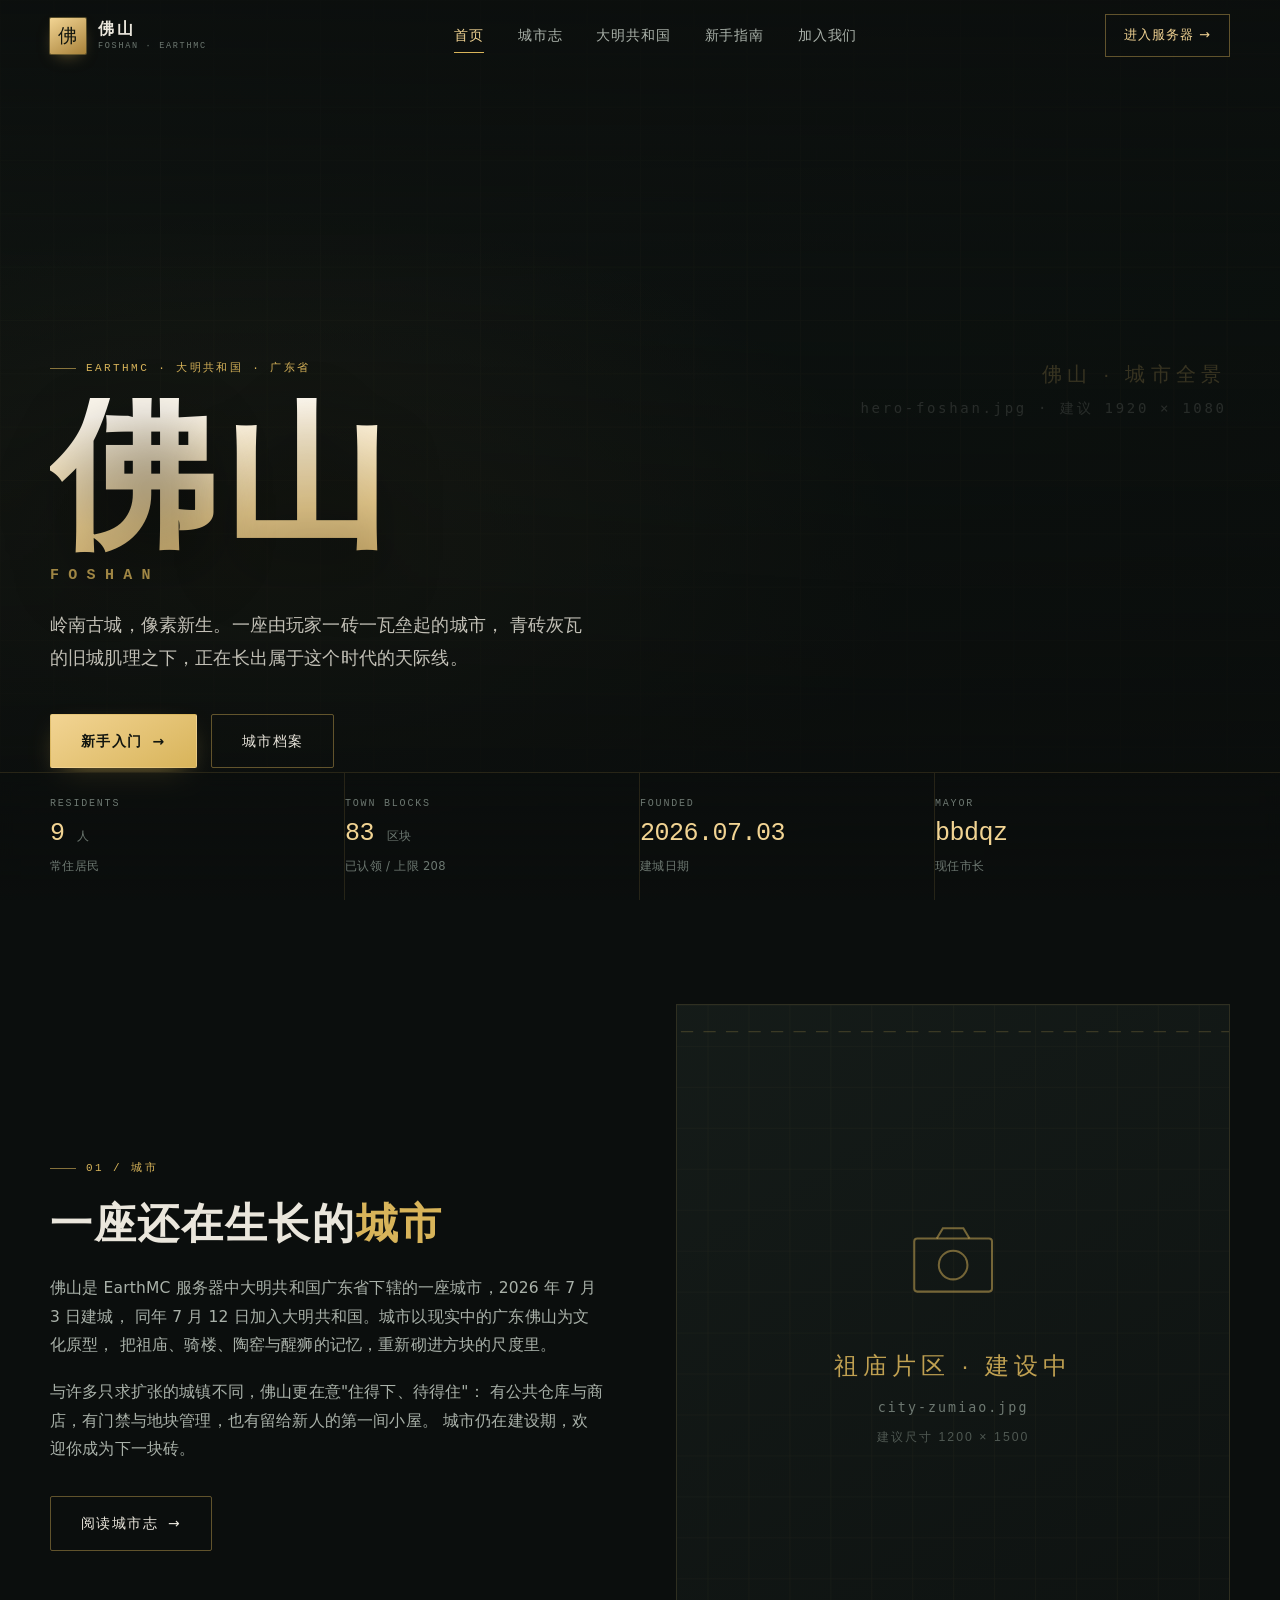
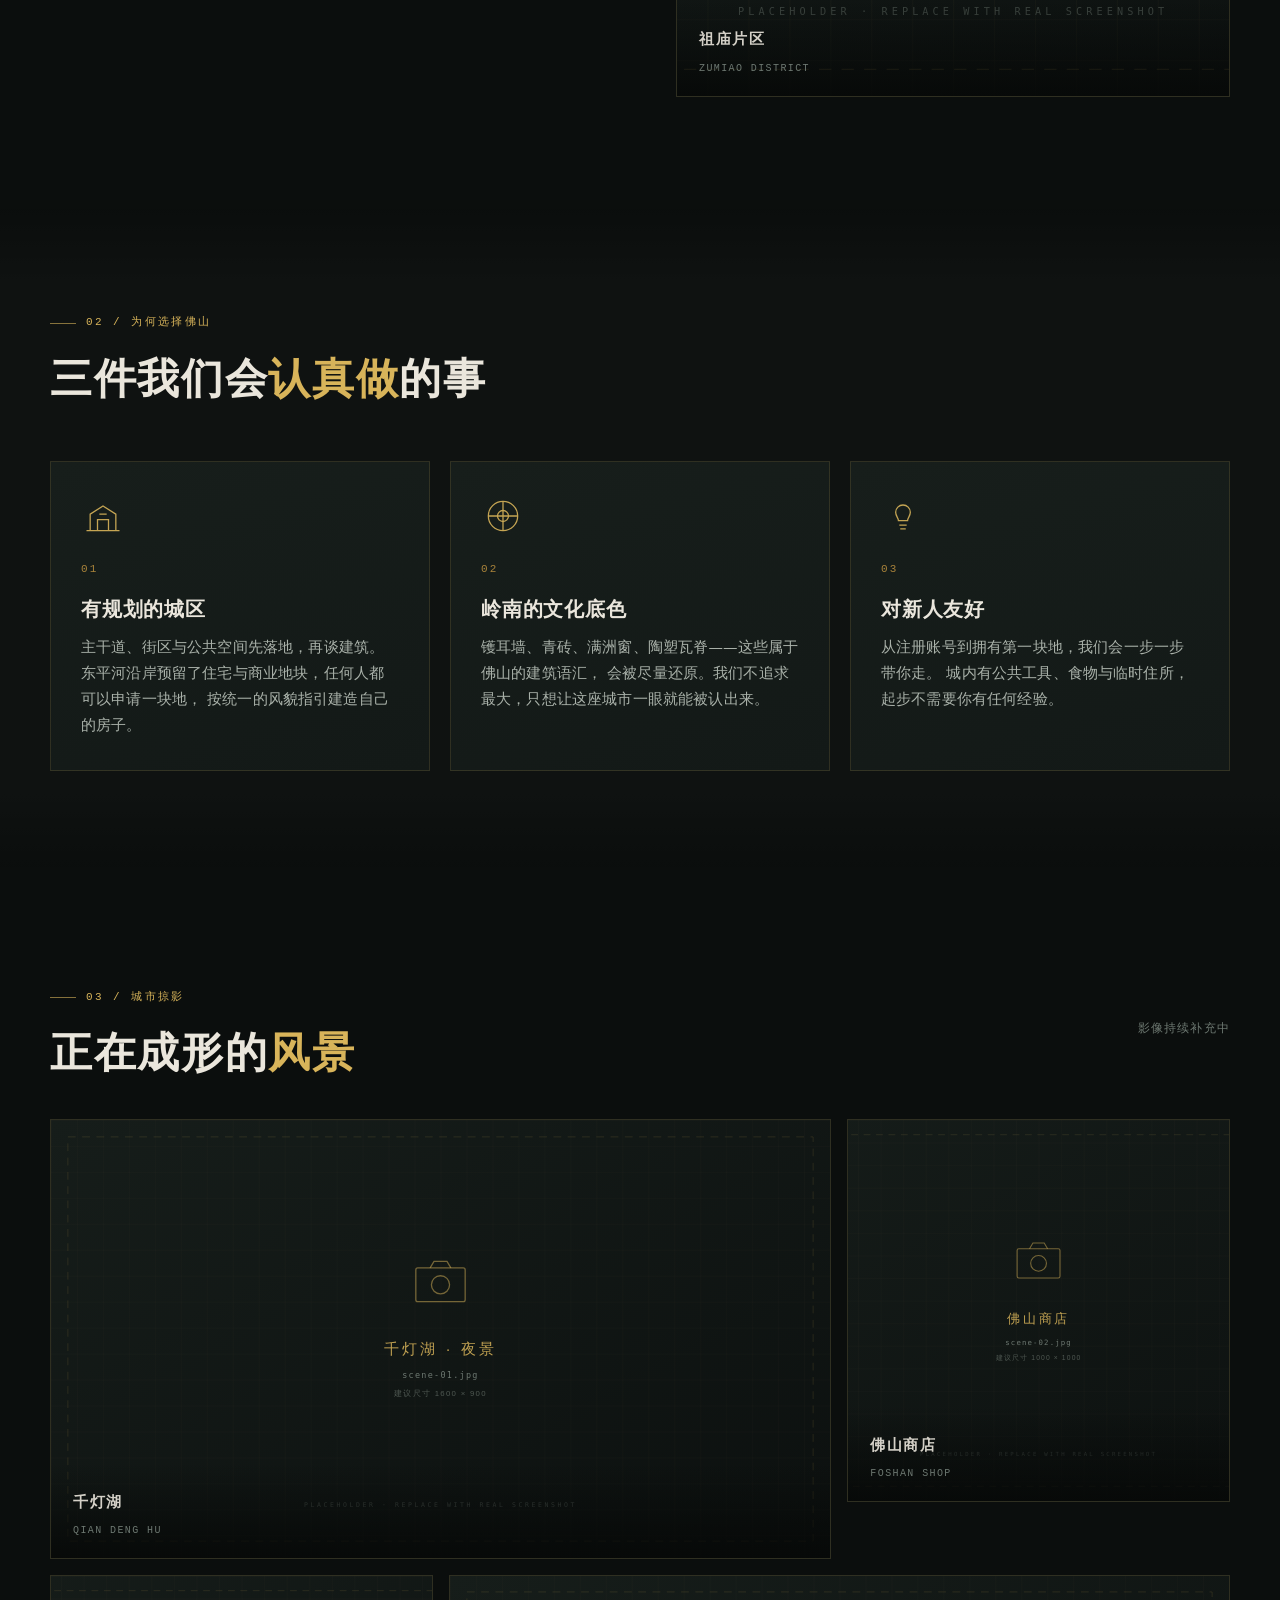
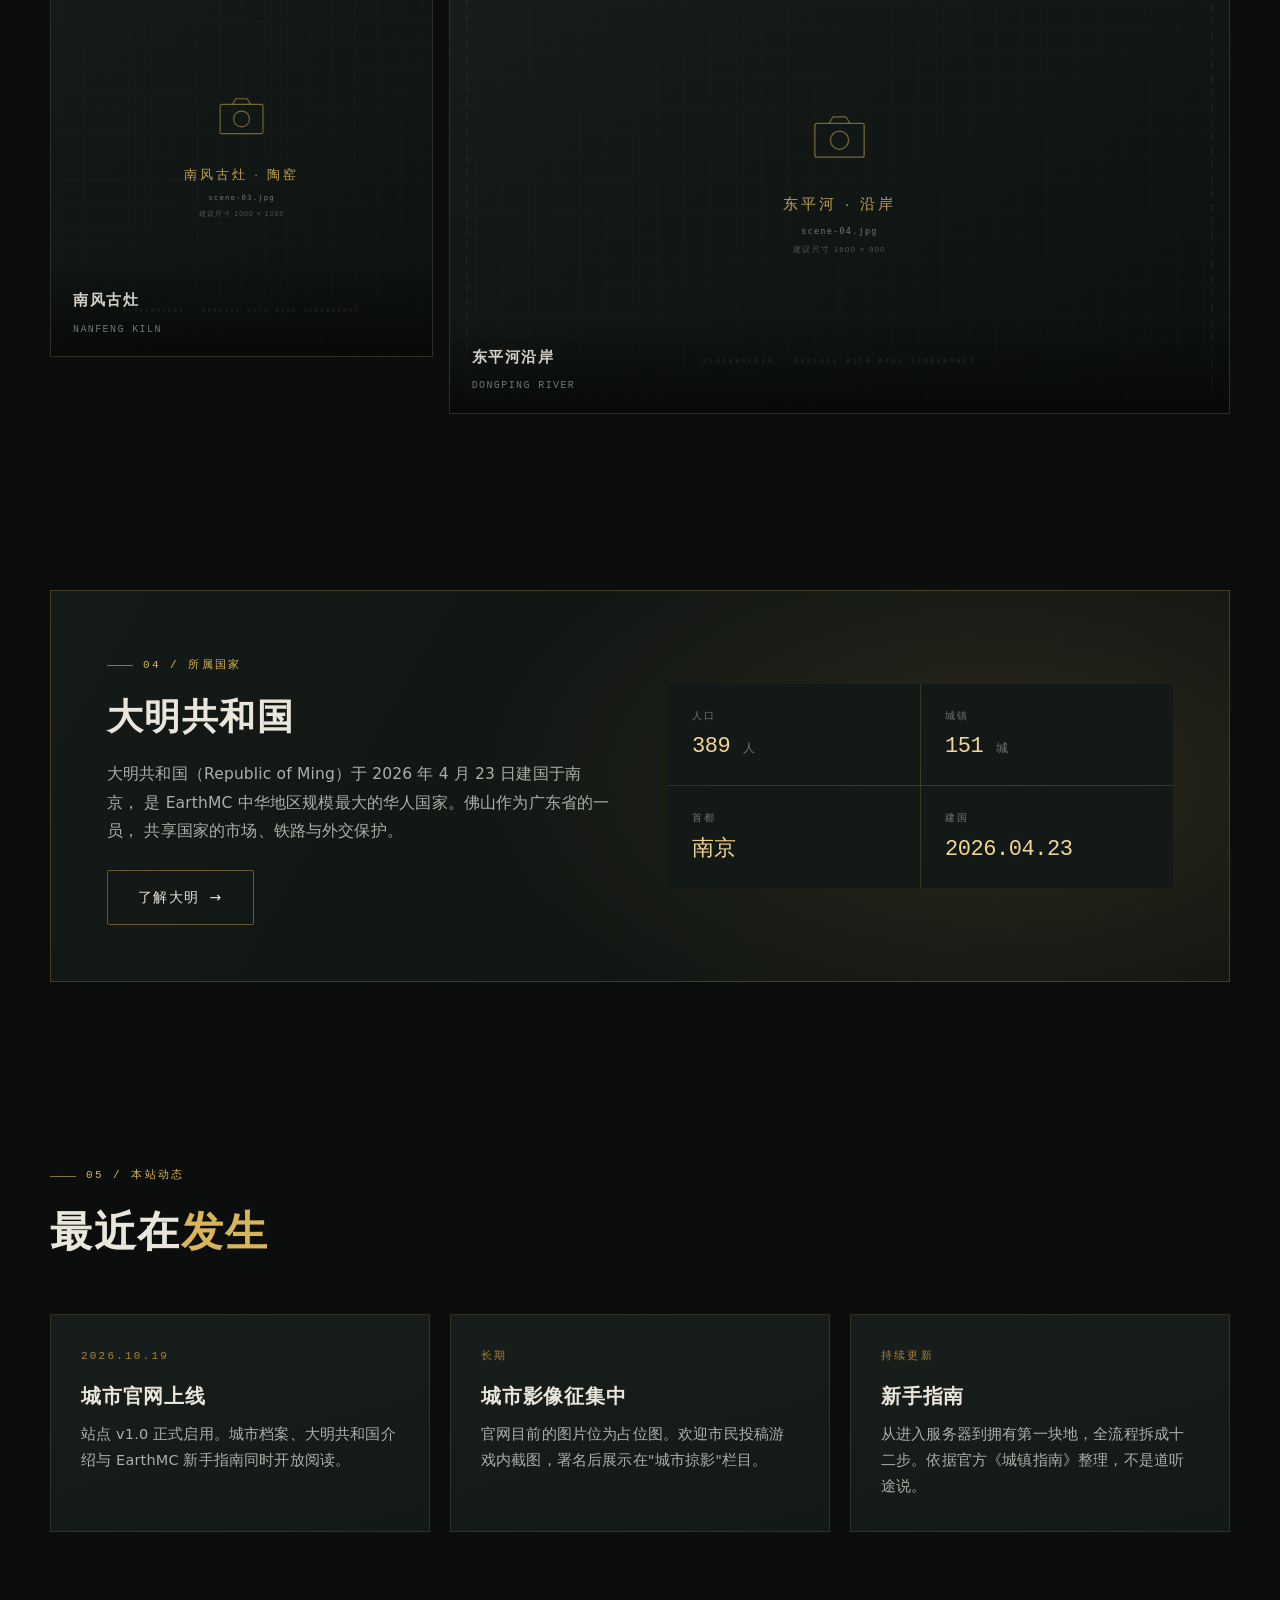
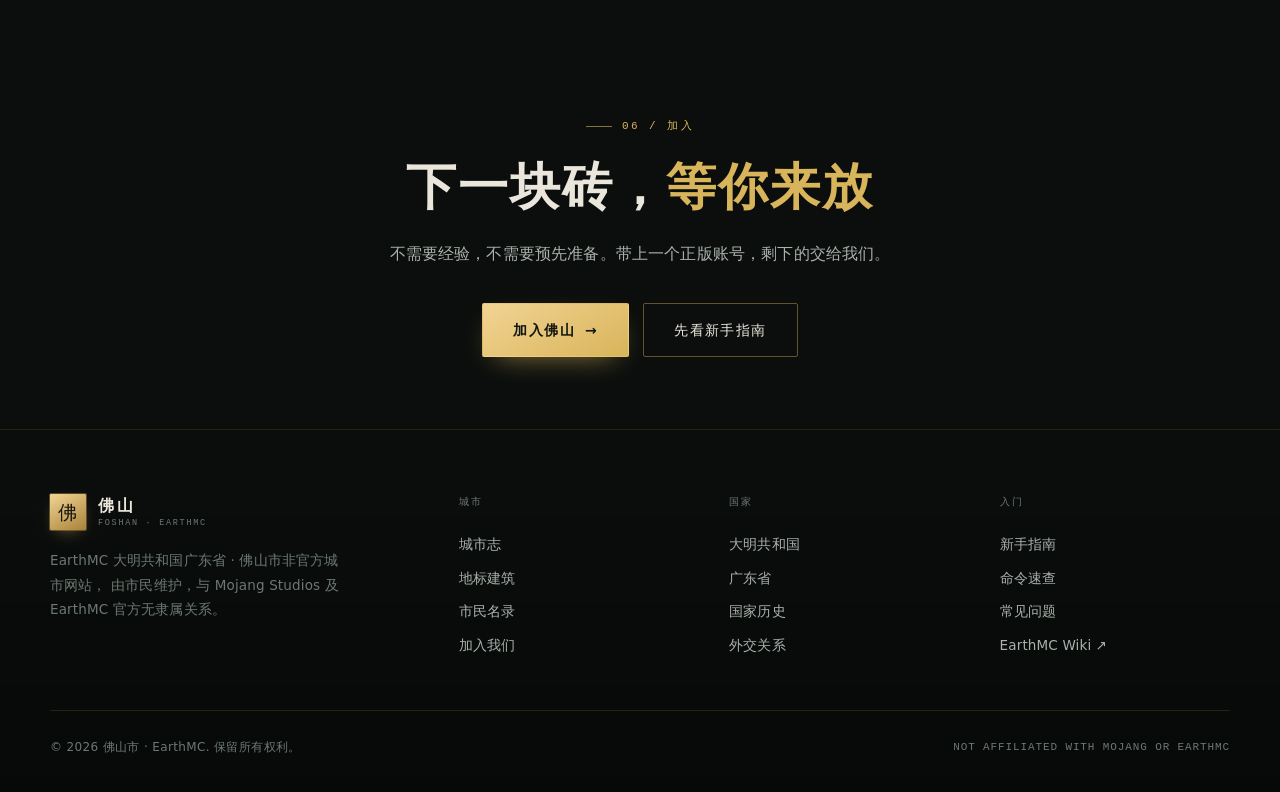
==== commit b922b9c9: "Add files via upload" ====
--- a/index.html
+++ b/index.html
@@ -271,7 +271,7 @@
         <p class="card-index">持续更新</p>
         <h3 class="card-title">新手指南</h3>
         <p class="card-text">
-          从下载客户端到拥有第一块地，全流程拆成十步。遇到问题可先查阅文末的常见问题。
+          从进入服务器到拥有第一块地，全流程拆成十二步。依据官方《城镇指南》整理，不是道听途说。
         </p>
       </article>
     </div>
--- a/assets/css/style.css
+++ b/assets/css/style.css
@@ -650,10 +650,10 @@
 .data-table th {
   text-align: left;
   font-family: var(--font-mono);
-  font-size: 10px;
-  letter-spacing: 0.18em;
+  font-size: 11px;
+  letter-spacing: 0.16em;
   text-transform: uppercase;
-  color: var(--text-3);
+  color: var(--text-2);
   font-weight: 400;
   padding: 0 16px 14px 0;
   border-bottom: 1px solid var(--line-mid);
@@ -903,10 +903,10 @@
 .cmd-table th {
   text-align: left;
   font-family: var(--font-mono);
-  font-size: 10px;
-  letter-spacing: 0.16em;
+  font-size: 11px;
+  letter-spacing: 0.14em;
   text-transform: uppercase;
-  color: var(--text-3);
+  color: var(--text-2);
   font-weight: 400;
   padding: 0 14px 12px 0;
   border-bottom: 1px solid var(--line-mid);
@@ -930,6 +930,16 @@
   padding: 2px 7px;
   border-radius: 2px;
   white-space: nowrap;
+}
+
+/* 窄屏下允许长指令换行，避免撑破表格 */
+@media (max-width: 760px) {
+  .cmd-table code {
+    white-space: normal;
+    overflow-wrap: anywhere;
+    font-size: 12.5px;
+    padding: 2px 5px;
+  }
 }
 
 code {
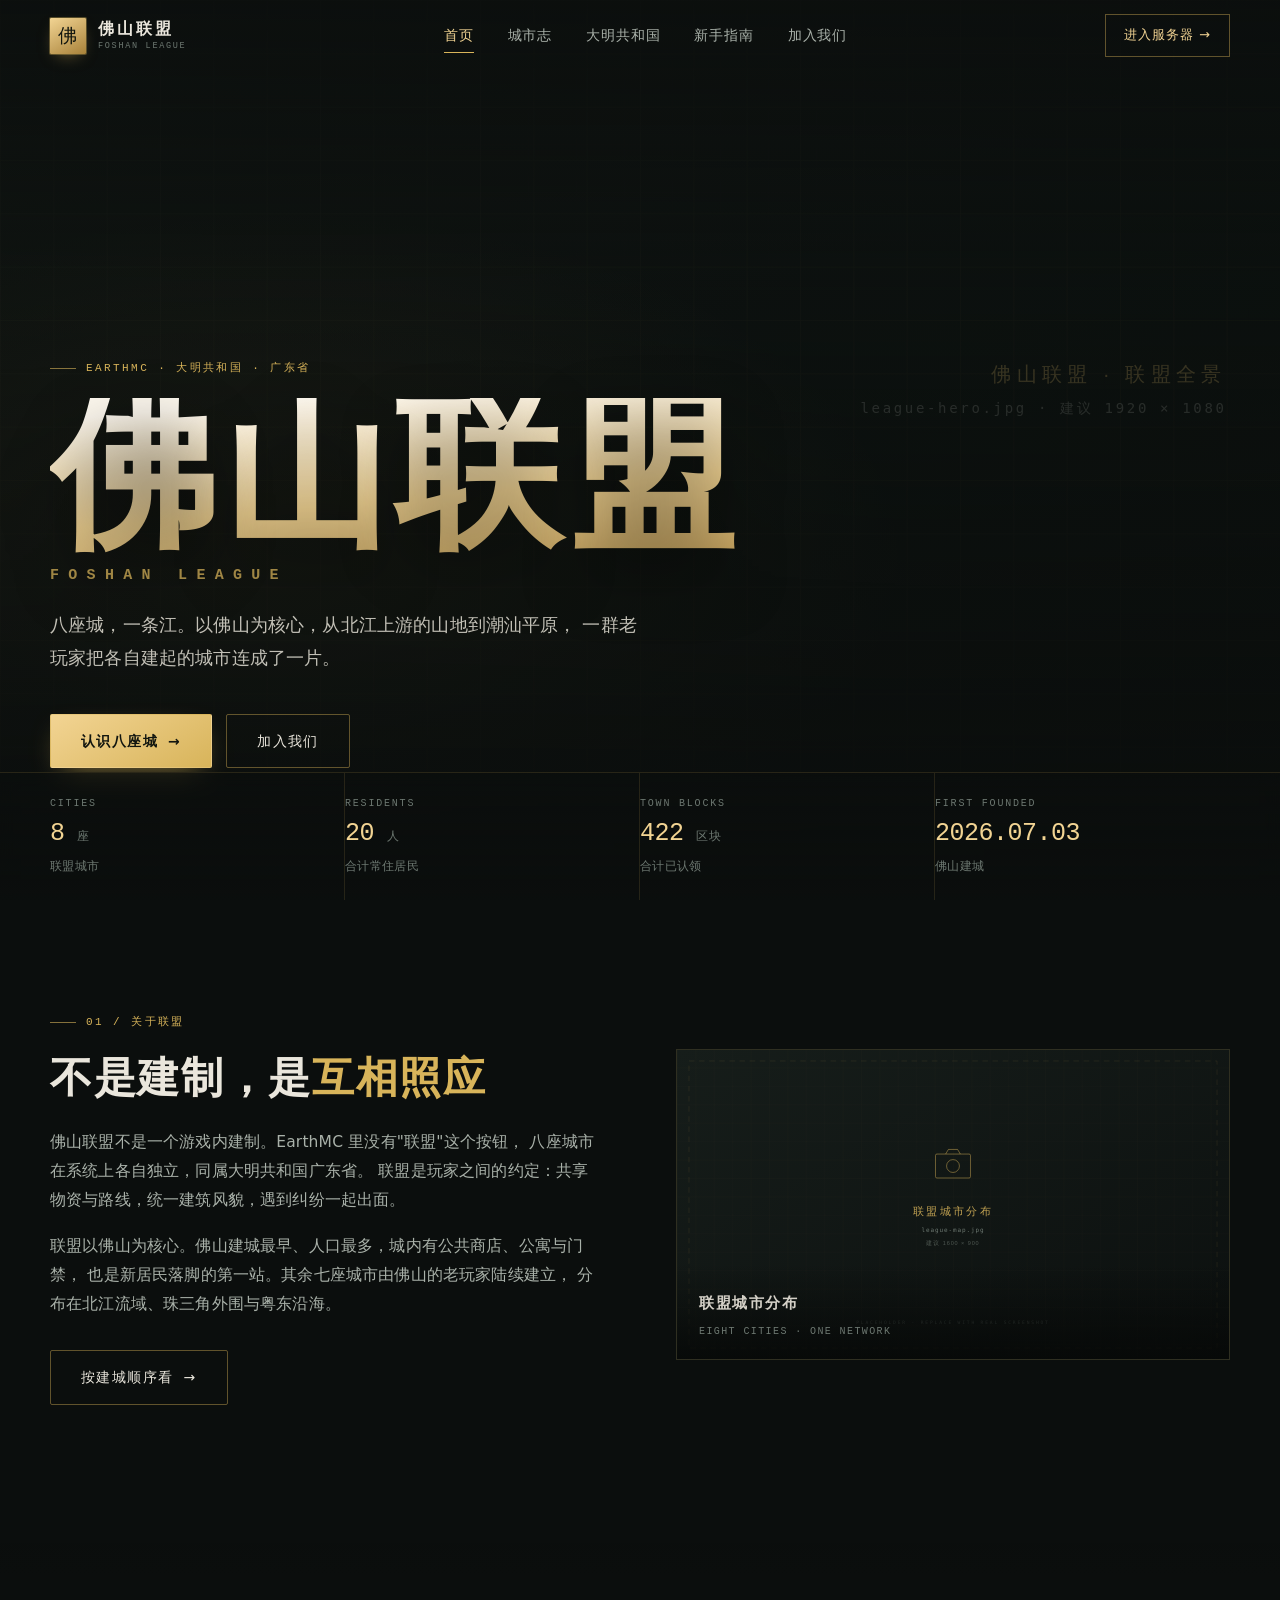
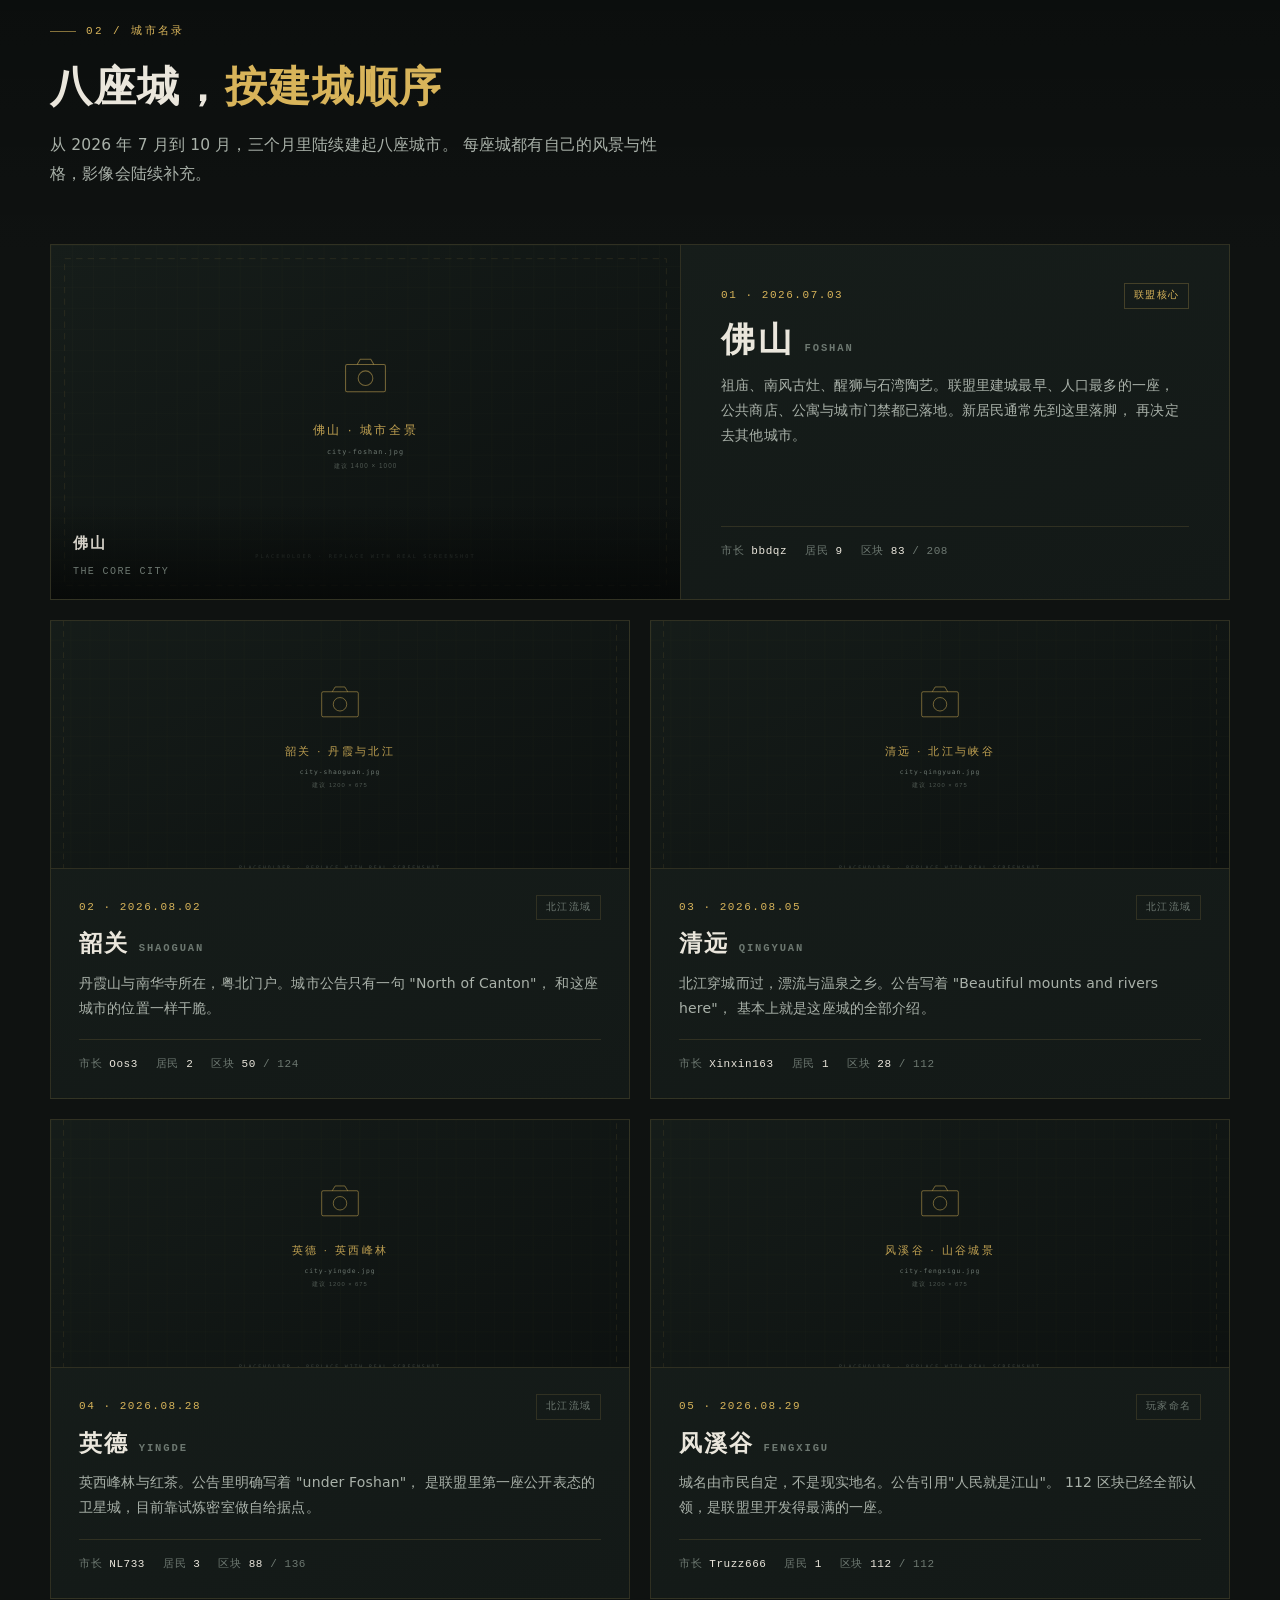
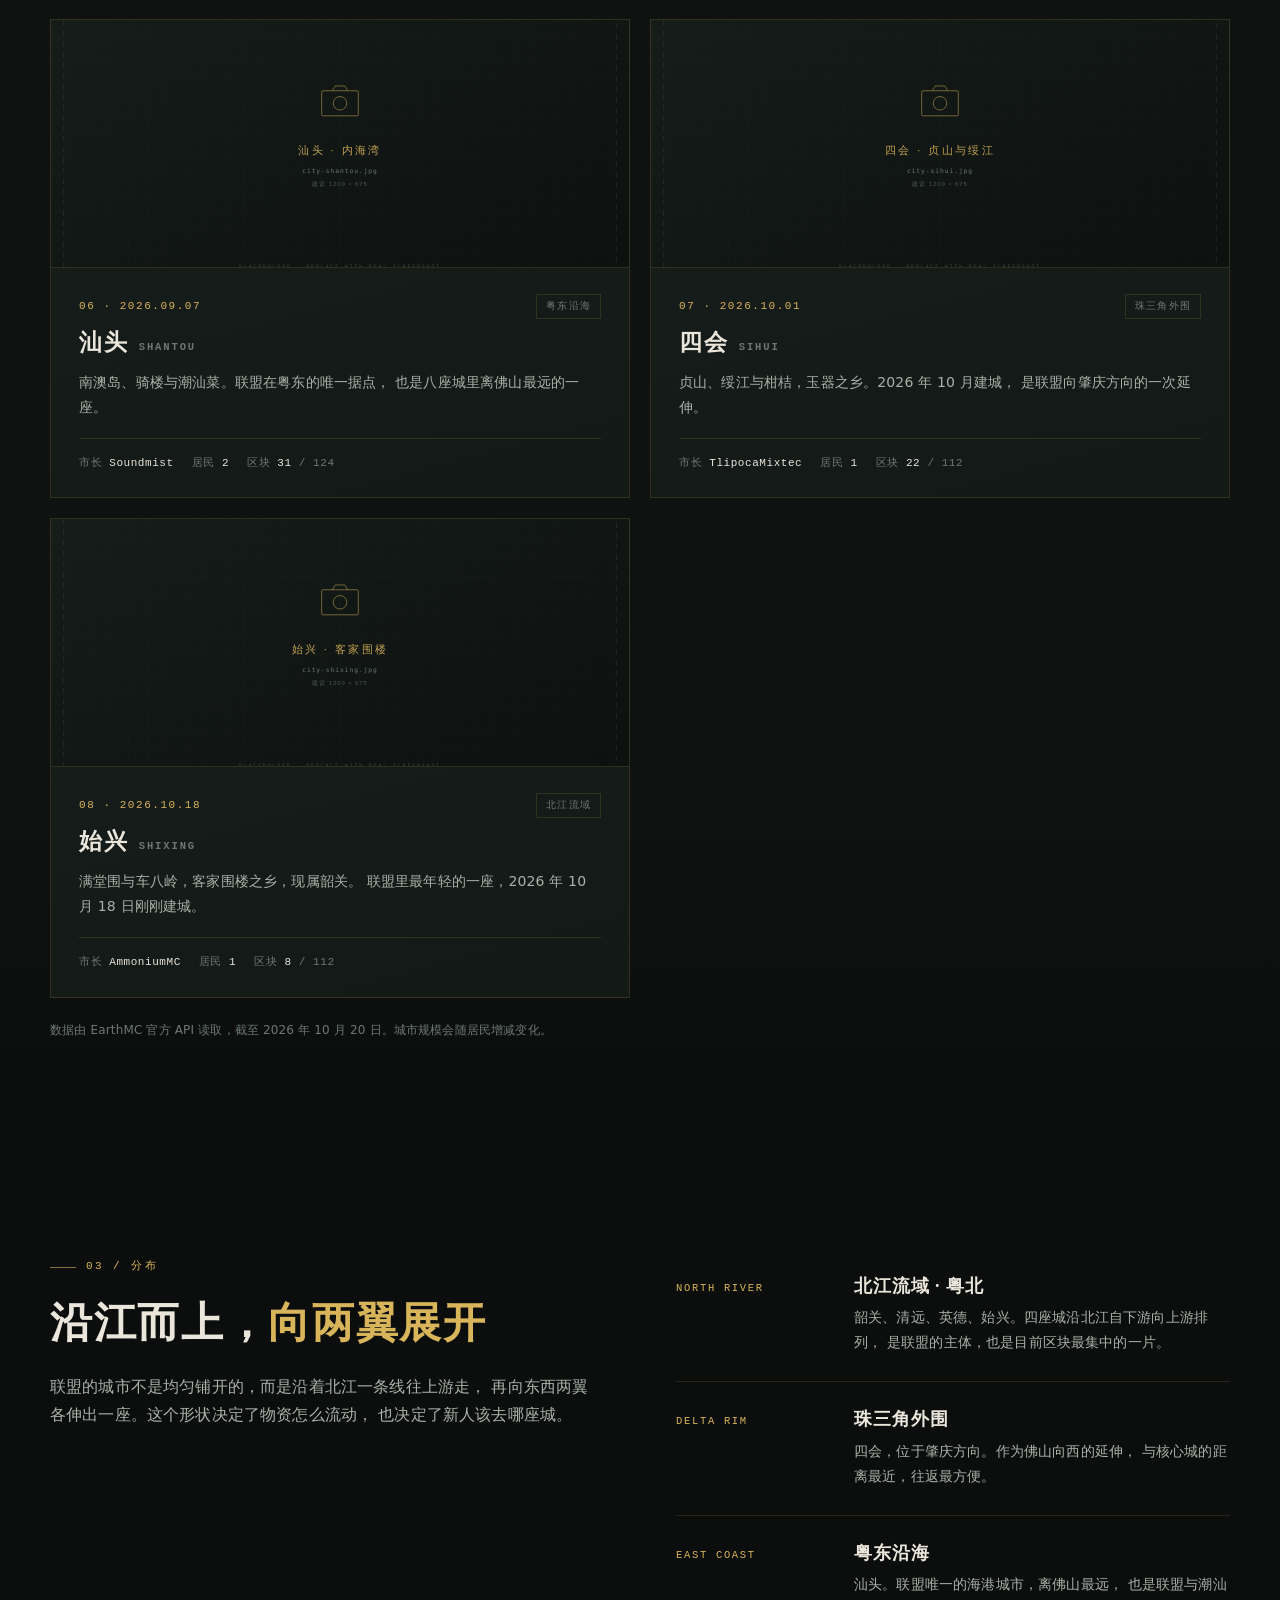
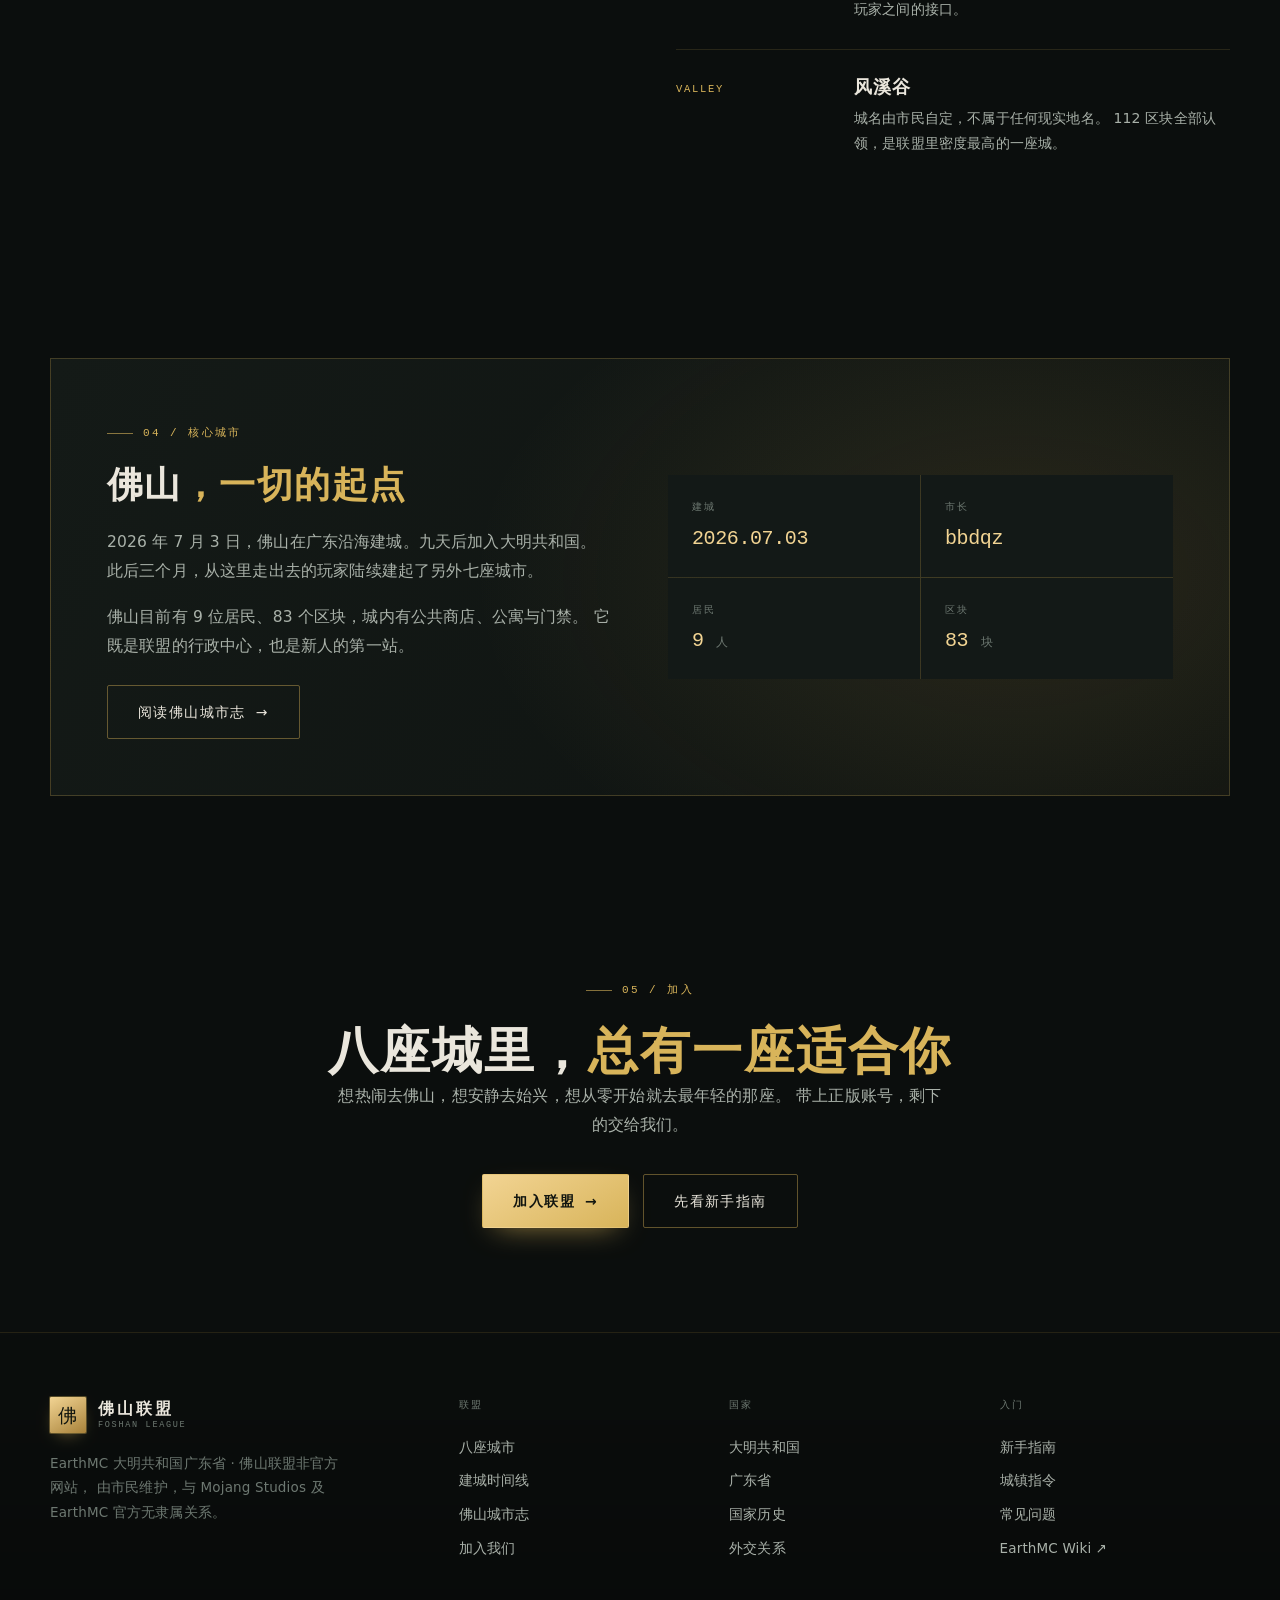
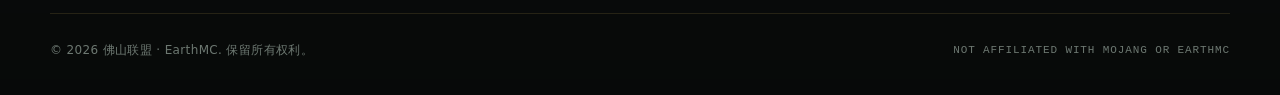
==== commit e93f6b7f: "Add files via upload" ====
--- a/index.html
+++ b/index.html
@@ -3,13 +3,13 @@
 <head>
 <meta charset="UTF-8">
 <meta name="viewport" content="width=device-width, initial-scale=1">
-<title>佛山 Foshan · EarthMC 大明共和国广东省</title>
-<meta name="description" content="佛山（Foshan）是 EarthMC 大明共和国广东省下辖城市，2026 年 7 月 3 日建城。这里是佛山的城市官网：城市档案、建设纪事、大明共和国介绍与 EarthMC 新手指南。">
+<title>佛山联盟 Foshan League · EarthMC 大明共和国广东省</title>
+<meta name="description" content="佛山联盟由八座城市组成：佛山、韶关、清远、英德、风溪谷、汕头、四会、始兴。以佛山为核心，同属 EarthMC 大明共和国广东省。">
 <meta name="theme-color" content="#0b0e0d">
 <meta property="og:type" content="website">
-<meta property="og:title" content="佛山 Foshan · EarthMC">
-<meta property="og:description" content="岭南古城，像素新生。EarthMC 大明共和国广东省 · 佛山市城市官网。">
-<meta property="og:image" content="assets/img/hero-foshan.jpg">
+<meta property="og:title" content="佛山联盟 · EarthMC">
+<meta property="og:description" content="八座城，一条江。以佛山为核心的城市协作网络。">
+<meta property="og:image" content="assets/img/league-hero.jpg">
 <link rel="icon" href="assets/img/favicon.svg" type="image/svg+xml">
 <link rel="stylesheet" href="assets/css/style.css">
 <script src="assets/js/placeholder.js"></script>
@@ -19,9 +19,9 @@
 <!-- ============ HEADER ============ -->
 <header class="site-header">
   <div class="header-inner">
-    <a class="brand" href="index.html" aria-label="佛山首页">
+    <a class="brand" href="index.html" aria-label="佛山联盟首页">
       <span class="brand-mark">佛</span>
-      <span class="brand-text"><b>佛山</b><i>FOSHAN · EARTHMC</i></span>
+      <span class="brand-text"><b>佛山联盟</b><i>FOSHAN LEAGUE</i></span>
     </a>
 
     <nav class="nav" id="nav">
@@ -43,44 +43,44 @@
 <!-- ============ HERO ============ -->
 <section class="hero">
   <div class="hero-media">
-    <img src="assets/img/hero-foshan.jpg" alt="佛山城市全景" data-label="佛山 · 城市全景" data-hint="建议 1920 × 1080" data-ph-style="hero" onerror="phFallback(this)">
+    <img src="assets/img/league-hero.jpg" alt="佛山联盟城市全景" data-label="佛山联盟 · 联盟全景" data-hint="建议 1920 × 1080" data-ph-style="hero" onerror="phFallback(this)">
   </div>
   <div class="hero-veil"></div>
 
   <div class="hero-inner">
     <p class="eyebrow">EarthMC · 大明共和国 · 广东省</p>
-    <h1 class="hero-title">佛山<span>FOSHAN</span></h1>
+    <h1 class="hero-title">佛山联盟<span>FOSHAN LEAGUE</span></h1>
     <p class="hero-sub">
-      岭南古城，像素新生。一座由玩家一砖一瓦垒起的城市，
-      青砖灰瓦的旧城肌理之下，正在长出属于这个时代的天际线。
+      八座城，一条江。以佛山为核心，从北江上游的山地到潮汕平原，
+      一群老玩家把各自建起的城市连成了一片。
     </p>
     <div class="hero-actions">
-      <a class="btn btn--primary" href="guide.html">新手入门 <span class="arrow">→</span></a>
-      <a class="btn btn--ghost" href="foshan.html">城市档案</a>
+      <a class="btn btn--primary" href="#cities">认识八座城 <span class="arrow">→</span></a>
+      <a class="btn btn--ghost" href="join.html">加入我们</a>
     </div>
   </div>
 
   <div class="hero-stats">
     <div class="hero-stats-inner">
       <div class="stat-cell">
+        <span class="stat-label">Cities</span>
+        <span class="stat-value">8<small> 座</small></span>
+        <span class="stat-sub">联盟城市</span>
+      </div>
+      <div class="stat-cell">
         <span class="stat-label">Residents</span>
-        <span class="stat-value" data-live="residents">9<small> 人</small></span>
-        <span class="stat-sub">常住居民</span>
+        <span class="stat-value">20<small> 人</small></span>
+        <span class="stat-sub">合计常住居民</span>
       </div>
       <div class="stat-cell">
         <span class="stat-label">Town Blocks</span>
-        <span class="stat-value" data-live="blocks">83<small> 区块</small></span>
-        <span class="stat-sub">已认领 / 上限 208</span>
+        <span class="stat-value">422<small> 区块</small></span>
+        <span class="stat-sub">合计已认领</span>
       </div>
       <div class="stat-cell">
-        <span class="stat-label">Founded</span>
-        <span class="stat-value" data-live="founded">2026.07.03</span>
-        <span class="stat-sub">建城日期</span>
-      </div>
-      <div class="stat-cell">
-        <span class="stat-label">Mayor</span>
-        <span class="stat-value" data-live="mayor">bbdqz</span>
-        <span class="stat-sub">现任市长</span>
+        <span class="stat-label">First Founded</span>
+        <span class="stat-value">2026.07.03</span>
+        <span class="stat-sub">佛山建城</span>
       </div>
     </div>
   </div>
@@ -91,203 +91,349 @@
   <div class="wrap">
     <div class="grid grid-2" style="gap: 72px; align-items: center;">
       <div class="reveal">
-        <p class="eyebrow">01 / 城市</p>
-        <h2 class="section-title">一座还在生长的<em>城市</em></h2>
+        <p class="eyebrow">01 / 关于联盟</p>
+        <h2 class="section-title">不是建制，是<em>互相照应</em></h2>
         <p class="section-desc" style="margin-top: 24px;">
-          佛山是 EarthMC 服务器中大明共和国广东省下辖的一座城市，2026 年 7 月 3 日建城，
-          同年 7 月 12 日加入大明共和国。城市以现实中的广东佛山为文化原型，
-          把祖庙、骑楼、陶窑与醒狮的记忆，重新砌进方块的尺度里。
+          佛山联盟不是一个游戏内建制。EarthMC 里没有"联盟"这个按钮，
+          八座城市在系统上各自独立，同属大明共和国广东省。
+          联盟是玩家之间的约定：共享物资与路线，统一建筑风貌，遇到纠纷一起出面。
         </p>
         <p class="section-desc">
-          与许多只求扩张的城镇不同，佛山更在意"住得下、待得住"：
-          有公共仓库与商店，有门禁与地块管理，也有留给新人的第一间小屋。
-          城市仍在建设期，欢迎你成为下一块砖。
+          联盟以佛山为核心。佛山建城最早、人口最多，城内有公共商店、公寓与门禁，
+          也是新居民落脚的第一站。其余七座城市由佛山的老玩家陆续建立，
+          分布在北江流域、珠三角外围与粤东沿海。
         </p>
         <div class="mt-32">
-          <a class="btn btn--ghost" href="foshan.html">阅读城市志 <span class="arrow">→</span></a>
-        </div>
-      </div>
-
-      <figure class="photo photo--tall reveal" style="margin: 0;">
-        <img src="assets/img/city-zumiao.jpg" alt="佛山祖庙片区" data-label="祖庙片区 · 建设中" data-hint="建议尺寸 1200 × 1500" onerror="phFallback(this)">
-        <figcaption class="photo-cap"><b>祖庙片区</b><span>ZUMIAO DISTRICT</span></figcaption>
+          <a class="btn btn--ghost" href="#cities">按建城顺序看 <span class="arrow">→</span></a>
+        </div>
+      </div>
+
+      <figure class="photo photo--wide reveal" style="margin: 0;">
+        <img src="assets/img/league-map.jpg" alt="佛山联盟城市分布" data-label="联盟城市分布" data-hint="建议 1600 × 900" onerror="phFallback(this)">
+        <figcaption class="photo-cap"><b>联盟城市分布</b><span>EIGHT CITIES · ONE NETWORK</span></figcaption>
       </figure>
     </div>
   </div>
 </section>
 
-<!-- ============ FEATURES ============ -->
-<section class="section section--alt">
+<!-- ============ CITIES ============ -->
+<section class="section section--alt" id="cities">
   <div class="wrap">
     <div class="section-head reveal">
-      <p class="eyebrow">02 / 为何选择佛山</p>
-      <h2 class="section-title">三件我们会<em>认真做</em>的事</h2>
-    </div>
-
-    <div class="grid grid-3">
-      <article class="card reveal">
-        <svg class="feature-glyph" viewBox="0 0 48 48" fill="none" stroke="currentColor" stroke-width="1.4">
-          <path d="M6 40h36M10 40V22l14-9 14 9v18"/>
-          <path d="M18 40V28h12v12M20 22h8"/>
-        </svg>
-        <p class="card-index">01</p>
-        <h3 class="card-title">有规划的城区</h3>
-        <p class="card-text">
-          主干道、街区与公共空间先落地，再谈建筑。
-          东平河沿岸预留了住宅与商业地块，任何人都可以申请一块地，
-          按统一的风貌指引建造自己的房子。
-        </p>
-      </article>
-
-      <article class="card reveal">
-        <svg class="feature-glyph" viewBox="0 0 48 48" fill="none" stroke="currentColor" stroke-width="1.4">
-          <circle cx="24" cy="24" r="16"/>
-          <path d="M24 8v32M8 24h32"/>
-          <circle cx="24" cy="24" r="6"/>
-        </svg>
-        <p class="card-index">02</p>
-        <h3 class="card-title">岭南的文化底色</h3>
-        <p class="card-text">
-          镬耳墙、青砖、满洲窗、陶塑瓦脊——这些属于佛山的建筑语汇，
-          会被尽量还原。我们不追求最大，只想让这座城市一眼就能被认出来。
-        </p>
-      </article>
-
-      <article class="card reveal">
-        <svg class="feature-glyph" viewBox="0 0 48 48" fill="none" stroke="currentColor" stroke-width="1.4">
-          <path d="M16 20a8 8 0 1 1 16 0c0 4-3 6-3 9h-10c0-3-3-5-3-9Z"/>
-          <path d="M20 34h8M21 38h6"/>
-        </svg>
-        <p class="card-index">03</p>
-        <h3 class="card-title">对新人友好</h3>
-        <p class="card-text">
-          从注册账号到拥有第一块地，我们会一步一步带你走。
-          城内有公共工具、食物与临时住所，起步不需要你有任何经验。
-        </p>
-      </article>
-    </div>
-  </div>
-</section>
-
-<!-- ============ GALLERY ============ -->
+      <p class="eyebrow">02 / 城市名录</p>
+      <h2 class="section-title">八座城，<em>按建城顺序</em></h2>
+      <p class="section-desc">
+        从 2026 年 7 月到 10 月，三个月里陆续建起八座城市。
+        每座城都有自己的风景与性格，影像会陆续补充。
+      </p>
+    </div>
+
+    <div class="grid grid-2">
+
+      <!-- 佛山（主城） -->
+      <article class="card city-card city-card--feature reveal">
+        <figure class="photo" style="margin: 0;">
+          <img src="assets/img/city-foshan.jpg" alt="佛山城市全景" data-label="佛山 · 城市全景" data-hint="建议 1400 × 1000" onerror="phFallback(this)">
+          <figcaption class="photo-cap"><b>佛山</b><span>THE CORE CITY</span></figcaption>
+        </figure>
+        <div class="city-card-body">
+          <div class="flex-between" style="gap: 12px;">
+            <span class="city-order">01 · 2026.07.03</span>
+            <span class="tag">联盟核心</span>
+          </div>
+          <h3 class="city-name">佛山 <em>FOSHAN</em></h3>
+          <p class="city-desc">
+            祖庙、南风古灶、醒狮与石湾陶艺。联盟里建城最早、人口最多的一座，
+            公共商店、公寓与城市门禁都已落地。新居民通常先到这里落脚，
+            再决定去其他城市。
+          </p>
+          <div class="city-meta">
+            <span>市长 <b>bbdqz</b></span>
+            <span>居民 <b>9</b></span>
+            <span>区块 <b>83</b> / 208</span>
+          </div>
+        </div>
+      </article>
+
+      <!-- 韶关 -->
+      <article class="card city-card reveal">
+        <figure class="photo" style="margin: 0;">
+          <img src="assets/img/city-shaoguan.jpg" alt="韶关" data-label="韶关 · 丹霞与北江" data-hint="建议 1200 × 675" onerror="phFallback(this)">
+        </figure>
+        <div class="city-card-body">
+          <div class="flex-between" style="gap: 12px;">
+            <span class="city-order">02 · 2026.08.02</span>
+            <span class="tag tag--dim">北江流域</span>
+          </div>
+          <h3 class="city-name">韶关 <em>SHAOGUAN</em></h3>
+          <p class="city-desc">
+            丹霞山与南华寺所在，粤北门户。城市公告只有一句 "North of Canton"，
+            和这座城市的位置一样干脆。
+          </p>
+          <div class="city-meta">
+            <span>市长 <b>Oos3</b></span>
+            <span>居民 <b>2</b></span>
+            <span>区块 <b>50</b> / 124</span>
+          </div>
+        </div>
+      </article>
+
+      <!-- 清远 -->
+      <article class="card city-card reveal">
+        <figure class="photo" style="margin: 0;">
+          <img src="assets/img/city-qingyuan.jpg" alt="清远" data-label="清远 · 北江与峡谷" data-hint="建议 1200 × 675" onerror="phFallback(this)">
+        </figure>
+        <div class="city-card-body">
+          <div class="flex-between" style="gap: 12px;">
+            <span class="city-order">03 · 2026.08.05</span>
+            <span class="tag tag--dim">北江流域</span>
+          </div>
+          <h3 class="city-name">清远 <em>QINGYUAN</em></h3>
+          <p class="city-desc">
+            北江穿城而过，漂流与温泉之乡。公告写着 "Beautiful mounts and rivers here"，
+            基本上就是这座城的全部介绍。
+          </p>
+          <div class="city-meta">
+            <span>市长 <b>Xinxin163</b></span>
+            <span>居民 <b>1</b></span>
+            <span>区块 <b>28</b> / 112</span>
+          </div>
+        </div>
+      </article>
+
+      <!-- 英德 -->
+      <article class="card city-card reveal">
+        <figure class="photo" style="margin: 0;">
+          <img src="assets/img/city-yingde.jpg" alt="英德" data-label="英德 · 英西峰林" data-hint="建议 1200 × 675" onerror="phFallback(this)">
+        </figure>
+        <div class="city-card-body">
+          <div class="flex-between" style="gap: 12px;">
+            <span class="city-order">04 · 2026.08.28</span>
+            <span class="tag tag--dim">北江流域</span>
+          </div>
+          <h3 class="city-name">英德 <em>YINGDE</em></h3>
+          <p class="city-desc">
+            英西峰林与红茶。公告里明确写着 "under Foshan"，
+            是联盟里第一座公开表态的卫星城，目前靠试炼密室做自给据点。
+          </p>
+          <div class="city-meta">
+            <span>市长 <b>NL733</b></span>
+            <span>居民 <b>3</b></span>
+            <span>区块 <b>88</b> / 136</span>
+          </div>
+        </div>
+      </article>
+
+      <!-- 风溪谷 -->
+      <article class="card city-card reveal">
+        <figure class="photo" style="margin: 0;">
+          <img src="assets/img/city-fengxigu.jpg" alt="风溪谷" data-label="风溪谷 · 山谷城景" data-hint="建议 1200 × 675" onerror="phFallback(this)">
+        </figure>
+        <div class="city-card-body">
+          <div class="flex-between" style="gap: 12px;">
+            <span class="city-order">05 · 2026.08.29</span>
+            <span class="tag tag--dim">玩家命名</span>
+          </div>
+          <h3 class="city-name">风溪谷 <em>FENGXIGU</em></h3>
+          <p class="city-desc">
+            城名由市民自定，不是现实地名。公告引用"人民就是江山"。
+            112 区块已经全部认领，是联盟里开发得最满的一座。
+          </p>
+          <div class="city-meta">
+            <span>市长 <b>Truzz666</b></span>
+            <span>居民 <b>1</b></span>
+            <span>区块 <b>112</b> / 112</span>
+          </div>
+        </div>
+      </article>
+
+      <!-- 汕头 -->
+      <article class="card city-card reveal">
+        <figure class="photo" style="margin: 0;">
+          <img src="assets/img/city-shantou.jpg" alt="汕头" data-label="汕头 · 内海湾" data-hint="建议 1200 × 675" onerror="phFallback(this)">
+        </figure>
+        <div class="city-card-body">
+          <div class="flex-between" style="gap: 12px;">
+            <span class="city-order">06 · 2026.09.07</span>
+            <span class="tag tag--dim">粤东沿海</span>
+          </div>
+          <h3 class="city-name">汕头 <em>SHANTOU</em></h3>
+          <p class="city-desc">
+            南澳岛、骑楼与潮汕菜。联盟在粤东的唯一据点，
+            也是八座城里离佛山最远的一座。
+          </p>
+          <div class="city-meta">
+            <span>市长 <b>Soundmist</b></span>
+            <span>居民 <b>2</b></span>
+            <span>区块 <b>31</b> / 124</span>
+          </div>
+        </div>
+      </article>
+
+      <!-- 四会 -->
+      <article class="card city-card reveal">
+        <figure class="photo" style="margin: 0;">
+          <img src="assets/img/city-sihui.jpg" alt="四会" data-label="四会 · 贞山与绥江" data-hint="建议 1200 × 675" onerror="phFallback(this)">
+        </figure>
+        <div class="city-card-body">
+          <div class="flex-between" style="gap: 12px;">
+            <span class="city-order">07 · 2026.10.01</span>
+            <span class="tag tag--dim">珠三角外围</span>
+          </div>
+          <h3 class="city-name">四会 <em>SIHUI</em></h3>
+          <p class="city-desc">
+            贞山、绥江与柑桔，玉器之乡。2026 年 10 月建城，
+            是联盟向肇庆方向的一次延伸。
+          </p>
+          <div class="city-meta">
+            <span>市长 <b>TlipocaMixtec</b></span>
+            <span>居民 <b>1</b></span>
+            <span>区块 <b>22</b> / 112</span>
+          </div>
+        </div>
+      </article>
+
+      <!-- 始兴 -->
+      <article class="card city-card reveal">
+        <figure class="photo" style="margin: 0;">
+          <img src="assets/img/city-shixing.jpg" alt="始兴" data-label="始兴 · 客家围楼" data-hint="建议 1200 × 675" onerror="phFallback(this)">
+        </figure>
+        <div class="city-card-body">
+          <div class="flex-between" style="gap: 12px;">
+            <span class="city-order">08 · 2026.10.18</span>
+            <span class="tag tag--dim">北江流域</span>
+          </div>
+          <h3 class="city-name">始兴 <em>SHIXING</em></h3>
+          <p class="city-desc">
+            满堂围与车八岭，客家围楼之乡，现属韶关。
+            联盟里最年轻的一座，2026 年 10 月 18 日刚刚建城。
+          </p>
+          <div class="city-meta">
+            <span>市长 <b>AmmoniumMC</b></span>
+            <span>居民 <b>1</b></span>
+            <span>区块 <b>8</b> / 112</span>
+          </div>
+        </div>
+      </article>
+
+    </div>
+
+    <p class="muted reveal" style="font-size: 12px; margin-top: 22px;">
+      数据由 EarthMC 官方 API 读取，截至 2026 年 10 月 20 日。城市规模会随居民增减变化。
+    </p>
+  </div>
+</section>
+
+<!-- ============ GEOGRAPHY ============ -->
 <section class="section">
   <div class="wrap">
-    <div class="flex-between reveal" style="margin-bottom: 40px;">
-      <div class="section-head" style="margin-bottom: 0;">
-        <p class="eyebrow">03 / 城市掠影</p>
-        <h2 class="section-title">正在成形的<em>风景</em></h2>
-      </div>
-      <p class="mono muted" style="font-size: 12px; letter-spacing: 0.1em;">影像持续补充中</p>
-    </div>
-
-    <div class="gallery reveal">
-      <figure class="photo photo--wide" style="margin: 0;">
-        <img src="assets/img/scene-01.jpg" alt="千灯湖" data-label="千灯湖 · 夜景" data-hint="建议尺寸 1600 × 900" onerror="phFallback(this)">
-        <figcaption class="photo-cap"><b>千灯湖</b><span>QIAN DENG HU</span></figcaption>
-      </figure>
-      <figure class="photo photo--square" style="margin: 0;">
-        <img src="assets/img/scene-02.jpg" alt="佛山商店" data-label="佛山商店" data-hint="建议尺寸 1000 × 1000" onerror="phFallback(this)">
-        <figcaption class="photo-cap"><b>佛山商店</b><span>FOSHAN SHOP</span></figcaption>
-      </figure>
-      <figure class="photo photo--square" style="margin: 0;">
-        <img src="assets/img/scene-03.jpg" alt="南风古灶" data-label="南风古灶 · 陶窑" data-hint="建议尺寸 1000 × 1000" onerror="phFallback(this)">
-        <figcaption class="photo-cap"><b>南风古灶</b><span>NANFENG KILN</span></figcaption>
-      </figure>
-      <figure class="photo photo--wide" style="margin: 0;">
-        <img src="assets/img/scene-04.jpg" alt="东平河沿岸" data-label="东平河 · 沿岸" data-hint="建议尺寸 1600 × 900" onerror="phFallback(this)">
-        <figcaption class="photo-cap"><b>东平河沿岸</b><span>DONGPING RIVER</span></figcaption>
-      </figure>
-    </div>
-  </div>
-</section>
-
-<!-- ============ MING ============ -->
+    <div class="grid grid-2" style="gap: 72px; align-items: start;">
+      <div class="reveal">
+        <p class="eyebrow">03 / 分布</p>
+        <h2 class="section-title">沿江而上，<em>向两翼展开</em></h2>
+        <p class="section-desc" style="margin-top: 24px;">
+          联盟的城市不是均匀铺开的，而是沿着北江一条线往上游走，
+          再向东西两翼各伸出一座。这个形状决定了物资怎么流动，
+          也决定了新人该去哪座城。
+        </p>
+      </div>
+
+      <div class="reveal">
+        <div class="belt">
+          <div class="belt-label">North River</div>
+          <div>
+            <h4>北江流域 · 粤北</h4>
+            <p>韶关、清远、英德、始兴。四座城沿北江自下游向上游排列，
+              是联盟的主体，也是目前区块最集中的一片。</p>
+          </div>
+        </div>
+
+        <div class="belt">
+          <div class="belt-label">Delta Rim</div>
+          <div>
+            <h4>珠三角外围</h4>
+            <p>四会，位于肇庆方向。作为佛山向西的延伸，
+              与核心城的距离最近，往返最方便。</p>
+          </div>
+        </div>
+
+        <div class="belt">
+          <div class="belt-label">East Coast</div>
+          <div>
+            <h4>粤东沿海</h4>
+            <p>汕头。联盟唯一的海港城市，离佛山最远，
+              也是联盟与潮汕玩家之间的接口。</p>
+          </div>
+        </div>
+
+        <div class="belt">
+          <div class="belt-label">Valley</div>
+          <div>
+            <h4>风溪谷</h4>
+            <p>城名由市民自定，不属于任何现实地名。
+              112 区块全部认领，是联盟里密度最高的一座城。</p>
+          </div>
+        </div>
+      </div>
+    </div>
+  </div>
+</section>
+
+<!-- ============ CORE CITY ============ -->
 <section class="section section--tight">
   <div class="wrap">
     <div class="ming-banner reveal">
       <div class="grid grid-2" style="gap: 56px; align-items: center;">
         <div>
-          <p class="eyebrow">04 / 所属国家</p>
-          <h2 class="section-title" style="font-size: clamp(26px, 3.2vw, 36px);">大明共和国</h2>
+          <p class="eyebrow">04 / 核心城市</p>
+          <h2 class="section-title" style="font-size: clamp(26px, 3.2vw, 36px);">佛山<em>，一切的起点</em></h2>
           <p class="section-desc" style="margin-top: 20px;">
-            大明共和国（Republic of Ming）于 2026 年 4 月 23 日建国于南京，
-            是 EarthMC 中华地区规模最大的华人国家。佛山作为广东省的一员，
-            共享国家的市场、铁路与外交保护。
+            2026 年 7 月 3 日，佛山在广东沿海建城。九天后加入大明共和国。
+            此后三个月，从这里走出去的玩家陆续建起了另外七座城市。
+          </p>
+          <p class="section-desc">
+            佛山目前有 9 位居民、83 个区块，城内有公共商店、公寓与门禁。
+            它既是联盟的行政中心，也是新人的第一站。
           </p>
           <div class="mt-24">
-            <a class="btn btn--ghost" href="ming.html">了解大明 <span class="arrow">→</span></a>
+            <a class="btn btn--ghost" href="foshan.html">阅读佛山城市志 <span class="arrow">→</span></a>
           </div>
         </div>
 
         <div class="grid grid-2" style="gap: 1px; background: var(--line);">
           <div style="background: var(--bg-card); padding: 24px;">
-            <span class="stat-label">人口</span>
-            <span class="stat-value" data-live="n-residents" style="font-size: 22px;">389<small> 人</small></span>
+            <span class="stat-label">建城</span>
+            <span class="stat-value" style="font-size: 20px;">2026.07.03</span>
           </div>
           <div style="background: var(--bg-card); padding: 24px;">
-            <span class="stat-label">城镇</span>
-            <span class="stat-value" data-live="n-towns" style="font-size: 22px;">151<small> 城</small></span>
+            <span class="stat-label">市长</span>
+            <span class="stat-value" style="font-size: 20px;" data-live="mayor">bbdqz</span>
           </div>
           <div style="background: var(--bg-card); padding: 24px;">
-            <span class="stat-label">首都</span>
-            <span class="stat-value" data-live="n-capital" style="font-size: 22px;">南京</span>
+            <span class="stat-label">居民</span>
+            <span class="stat-value" style="font-size: 20px;" data-live="residents">9<small> 人</small></span>
           </div>
           <div style="background: var(--bg-card); padding: 24px;">
-            <span class="stat-label">建国</span>
-            <span class="stat-value" data-live="n-founded" style="font-size: 22px;">2026.04.23</span>
-          </div>
-        </div>
-      </div>
-    </div>
-  </div>
-</section>
-
-<!-- ============ NEWS ============ -->
+            <span class="stat-label">区块</span>
+            <span class="stat-value" style="font-size: 20px;" data-live="blocks">83<small> 块</small></span>
+          </div>
+        </div>
+      </div>
+    </div>
+  </div>
+</section>
+
+<!-- ============ JOIN ============ -->
 <section class="section">
-  <div class="wrap">
-    <div class="section-head reveal">
-      <p class="eyebrow">05 / 本站动态</p>
-      <h2 class="section-title">最近在<em>发生</em></h2>
-    </div>
-
-    <div class="grid grid-3">
-      <article class="card reveal">
-        <p class="card-index">2026.10.19</p>
-        <h3 class="card-title">城市官网上线</h3>
-        <p class="card-text">
-          站点 v1.0 正式启用。城市档案、大明共和国介绍与 EarthMC 新手指南同时开放阅读。
-        </p>
-      </article>
-
-      <article class="card reveal">
-        <p class="card-index">长期</p>
-        <h3 class="card-title">城市影像征集中</h3>
-        <p class="card-text">
-          官网目前的图片位为占位图。欢迎市民投稿游戏内截图，署名后展示在"城市掠影"栏目。
-        </p>
-      </article>
-
-      <article class="card reveal">
-        <p class="card-index">持续更新</p>
-        <h3 class="card-title">新手指南</h3>
-        <p class="card-text">
-          从进入服务器到拥有第一块地，全流程拆成十二步。依据官方《城镇指南》整理，不是道听途说。
-        </p>
-      </article>
-    </div>
-  </div>
-</section>
-
-<!-- ============ CTA ============ -->
-<section class="section section--tight">
   <div class="wrap center reveal">
-    <p class="eyebrow" style="justify-content: center;">06 / 加入</p>
-    <h2 class="section-title" style="font-size: clamp(30px, 4.4vw, 50px);">下一块砖，<em>等你来放</em></h2>
-    <p class="section-desc" style="margin: 22px auto 34px; text-align: center;">
-      不需要经验，不需要预先准备。带上一个正版账号，剩下的交给我们。
+    <p class="eyebrow" style="justify-content: center;">05 / 加入</p>
+    <h2 class="section-title" style="font-size: clamp(30px, 4.4vw, 50px);">八座城里，<em>总有一座适合你</em></h2>
+    <p class="section-desc" style="margin: auto auto 34px; text-align: center;">
+      想热闹去佛山，想安静去始兴，想从零开始就去最年轻的那座。
+      带上正版账号，剩下的交给我们。
     </p>
     <div class="hero-actions" style="justify-content: center;">
-      <a class="btn btn--primary" href="join.html">加入佛山 <span class="arrow">→</span></a>
+      <a class="btn btn--primary" href="join.html">加入联盟 <span class="arrow">→</span></a>
       <a class="btn btn--ghost" href="guide.html">先看新手指南</a>
     </div>
   </div>
@@ -300,19 +446,19 @@
       <div class="footer-brand">
         <a class="brand" href="index.html">
           <span class="brand-mark">佛</span>
-          <span class="brand-text"><b>佛山</b><i>FOSHAN · EARTHMC</i></span>
+          <span class="brand-text"><b>佛山联盟</b><i>FOSHAN LEAGUE</i></span>
         </a>
         <p class="footer-desc">
-          EarthMC 大明共和国广东省 · 佛山市非官方城市网站，
+          EarthMC 大明共和国广东省 · 佛山联盟非官方网站，
           由市民维护，与 Mojang Studios 及 EarthMC 官方无隶属关系。
         </p>
       </div>
 
       <div class="footer-col">
-        <h5>城市</h5>
-        <a href="foshan.html">城市志</a>
-        <a href="foshan.html#landmarks">地标建筑</a>
-        <a href="foshan.html#citizens">市民名录</a>
+        <h5>联盟</h5>
+        <a href="#cities">八座城市</a>
+        <a href="#cities">建城时间线</a>
+        <a href="foshan.html">佛山城市志</a>
         <a href="join.html">加入我们</a>
       </div>
 
@@ -327,14 +473,14 @@
       <div class="footer-col">
         <h5>入门</h5>
         <a href="guide.html">新手指南</a>
-        <a href="guide.html#commands">命令速查</a>
+        <a href="guide.html#town">城镇指令</a>
         <a href="guide.html#faq">常见问题</a>
         <a href="https://wiki.earthmc.net" target="_blank" rel="noopener">EarthMC Wiki ↗</a>
       </div>
     </div>
 
     <div class="footer-bottom">
-      <p>© <span data-year>2026</span> 佛山市 · EarthMC. 保留所有权利。</p>
+      <p>© <span data-year>2026</span> 佛山联盟 · EarthMC. 保留所有权利。</p>
       <p class="mono" style="font-size: 11px; letter-spacing: 0.08em;">NOT AFFILIATED WITH MOJANG OR EARTHMC</p>
     </div>
   </div>
--- a/assets/css/style.css
+++ b/assets/css/style.css
@@ -418,7 +418,7 @@
 }
 
 .hero-sub {
-  max-width: 48ch;
+  max-width: 34em;
   font-size: clamp(15px, 1.5vw, 17.5px);
   line-height: 1.9;
   color: rgba(234, 230, 220, 0.82);
@@ -590,6 +590,136 @@
   margin-bottom: 22px;
   color: var(--gold);
   opacity: 0.9;
+}
+
+/* ---------- 9b. City cards (league) ---------- */
+.city-card {
+  padding: 0;
+  overflow: hidden;
+  display: flex;
+  flex-direction: column;
+}
+
+.city-card .photo {
+  border: 0;
+  border-bottom: 1px solid var(--line);
+  aspect-ratio: 21 / 9;
+}
+
+.city-card-body {
+  padding: 26px 28px 24px;
+  display: flex;
+  flex-direction: column;
+  flex: 1;
+}
+
+.city-order {
+  font-family: var(--font-mono);
+  font-size: 11px;
+  letter-spacing: 0.14em;
+  color: var(--gold);
+}
+
+.city-name {
+  font-family: var(--font-serif);
+  font-size: 23px;
+  letter-spacing: 0.08em;
+  margin: 10px 0 0;
+  display: flex;
+  align-items: baseline;
+  gap: 10px;
+  flex-wrap: wrap;
+}
+
+.city-name em {
+  font-style: normal;
+  font-family: var(--font-mono);
+  font-size: 10.5px;
+  letter-spacing: 0.18em;
+  color: var(--text-3);
+}
+
+.city-desc {
+  margin: 12px 0 18px;
+  font-size: 14px;
+  line-height: 1.8;
+  color: var(--text-2);
+}
+
+.city-meta {
+  margin-top: auto;
+  padding-top: 15px;
+  border-top: 1px solid var(--line);
+  display: flex;
+  flex-wrap: wrap;
+  gap: 6px 18px;
+  font-family: var(--font-mono);
+  font-size: 11px;
+  letter-spacing: 0.05em;
+  color: var(--text-3);
+}
+
+.city-meta b {
+  color: var(--text);
+  font-weight: 500;
+}
+
+/* 佛山主城：横跨整行 */
+.city-card--feature {
+  grid-column: 1 / -1;
+  display: grid;
+  grid-template-columns: 1.15fr 1fr;
+}
+
+.city-card--feature .photo {
+  aspect-ratio: auto;
+  height: 100%;
+  min-height: 320px;
+  border-bottom: 0;
+  border-right: 1px solid var(--line);
+}
+
+.city-card--feature .city-card-body {
+  padding: 38px 40px;
+  justify-content: center;
+}
+
+.city-card--feature .city-name {
+  font-size: 34px;
+}
+
+/* 联盟地理带 */
+.belt {
+  display: grid;
+  grid-template-columns: 150px 1fr;
+  gap: 28px;
+  padding: 26px 0;
+  border-bottom: 1px solid var(--line);
+  align-items: start;
+}
+
+.belt:last-child { border-bottom: 0; }
+
+.belt-label {
+  font-family: var(--font-mono);
+  font-size: 10.5px;
+  letter-spacing: 0.16em;
+  color: var(--gold);
+  text-transform: uppercase;
+  padding-top: 4px;
+}
+
+.belt h4 {
+  font-size: 18px;
+  margin-bottom: 8px;
+  letter-spacing: 0.05em;
+}
+
+.belt p {
+  margin: 0;
+  font-size: 14px;
+  line-height: 1.8;
+  color: var(--text-2);
 }
 
 /* ---------- 10. Photo placeholders & figures ---------- */
@@ -1238,6 +1368,15 @@
 
   .grid-3, .grid-4 { grid-template-columns: repeat(2, 1fr); }
 
+  /* 平板宽度下主城卡改为上下排，避免图片被压成窄条 */
+  .city-card--feature { grid-template-columns: 1fr; }
+  .city-card--feature .photo {
+    min-height: 240px;
+    border-right: 0;
+    border-bottom: 1px solid var(--line);
+  }
+  .city-card--feature .city-card-body { padding: 30px 26px; }
+
   .gallery { grid-template-columns: repeat(2, 1fr); }
   .gallery > *:nth-child(n) { grid-column: span 1; }
   .gallery > *:nth-child(1) { grid-column: span 2; }
@@ -1275,6 +1414,17 @@
   .hero-title span { letter-spacing: 0.4em; }
 
   .card { padding: 26px 22px; }
+  .city-card { padding: 0; }
+  .city-card-body { padding: 24px 22px; }
+  .city-card--feature { grid-template-columns: 1fr; }
+  .city-card--feature .photo {
+    min-height: 210px;
+    border-right: 0;
+    border-bottom: 1px solid var(--line);
+  }
+  .city-card--feature .city-card-body { padding: 26px 22px; }
+  .city-card--feature .city-name { font-size: 27px; }
+  .belt { grid-template-columns: 1fr; gap: 8px; }
   .join-card { padding: 28px 22px; }
   .ming-banner { padding: 28px 22px; }
 
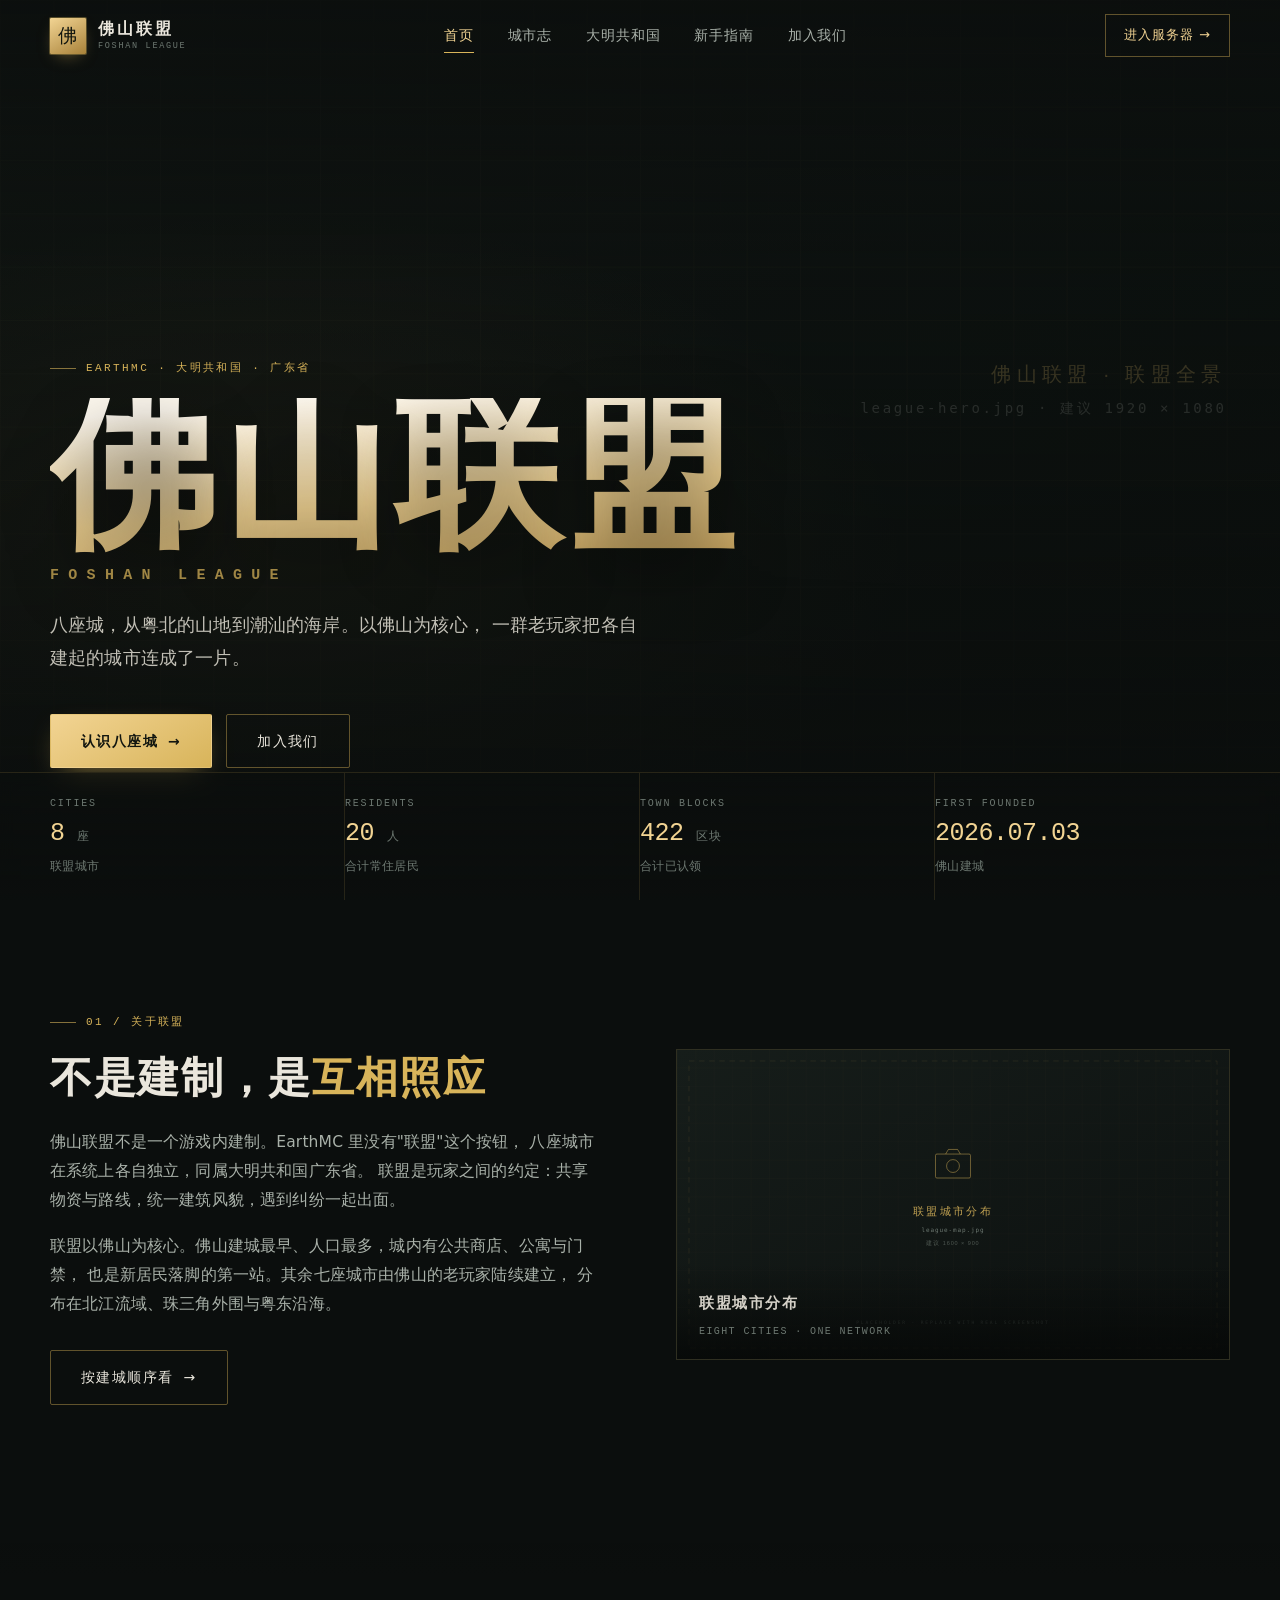
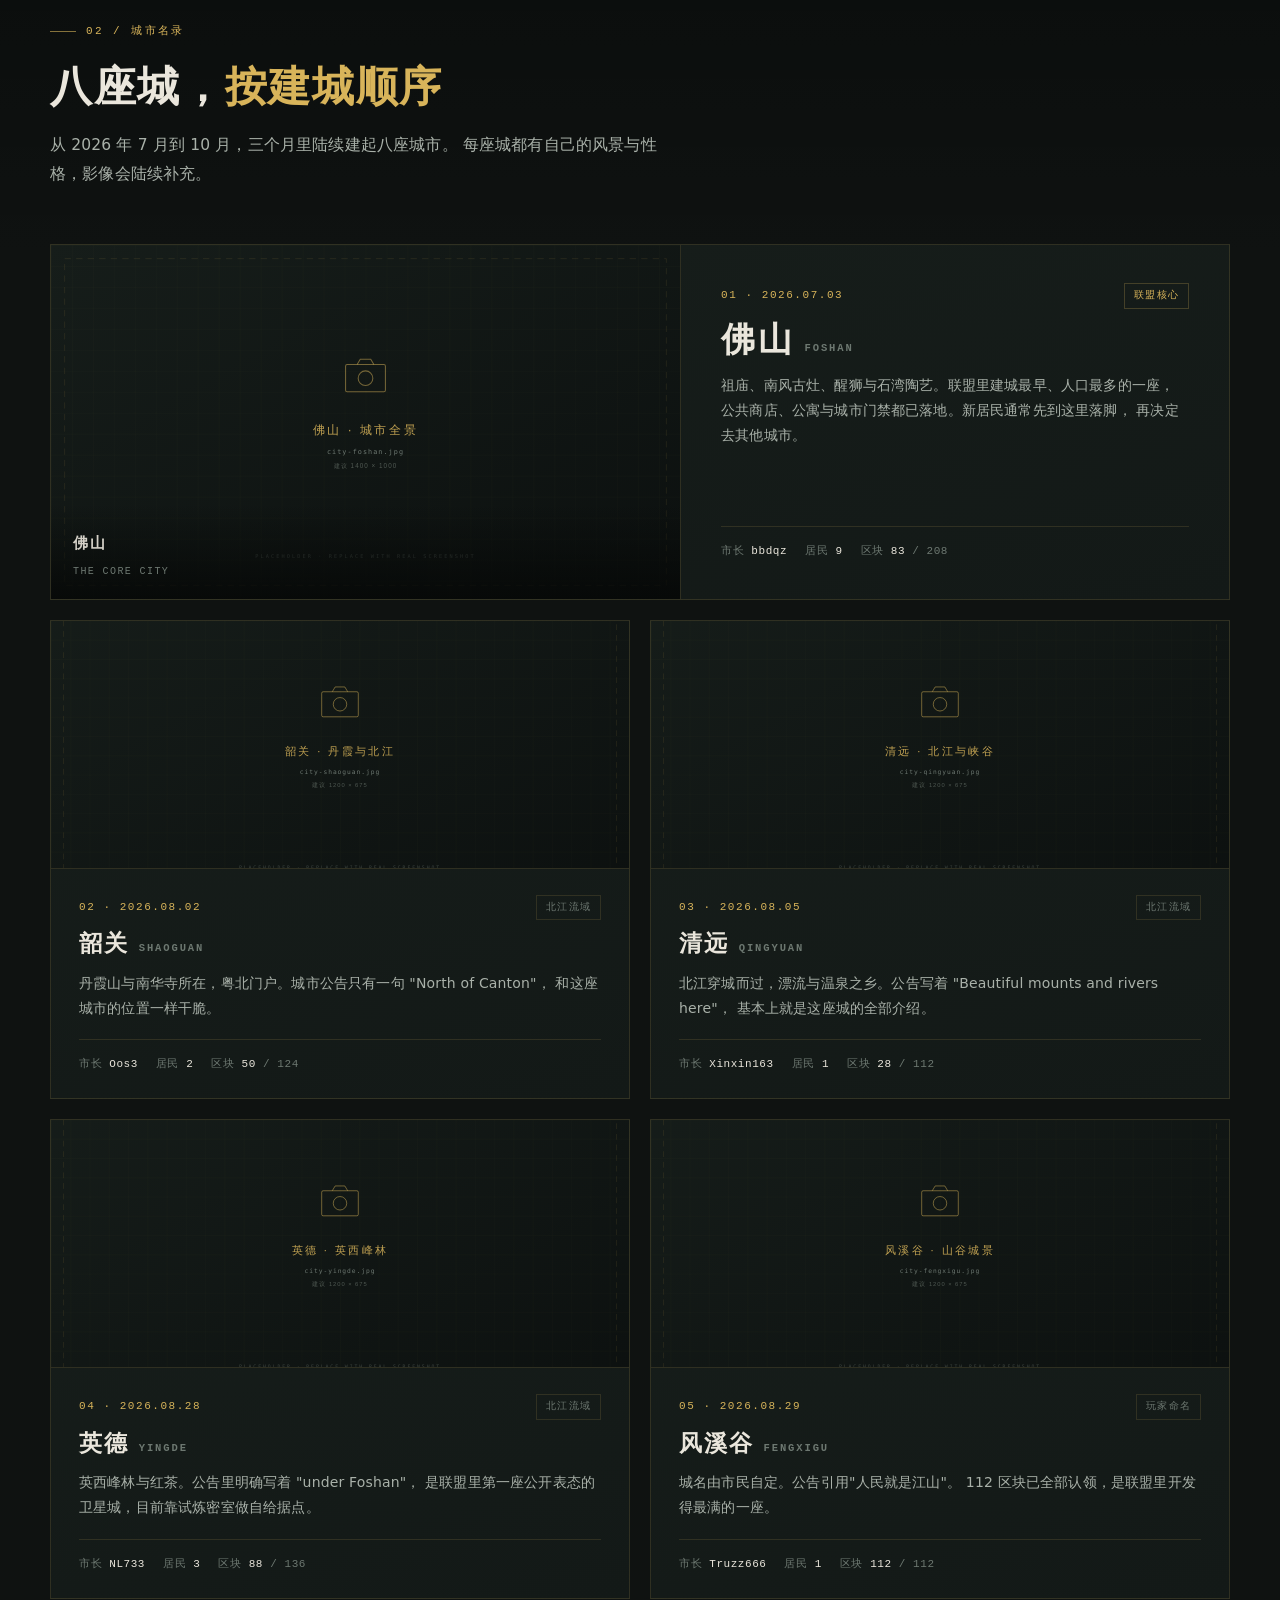
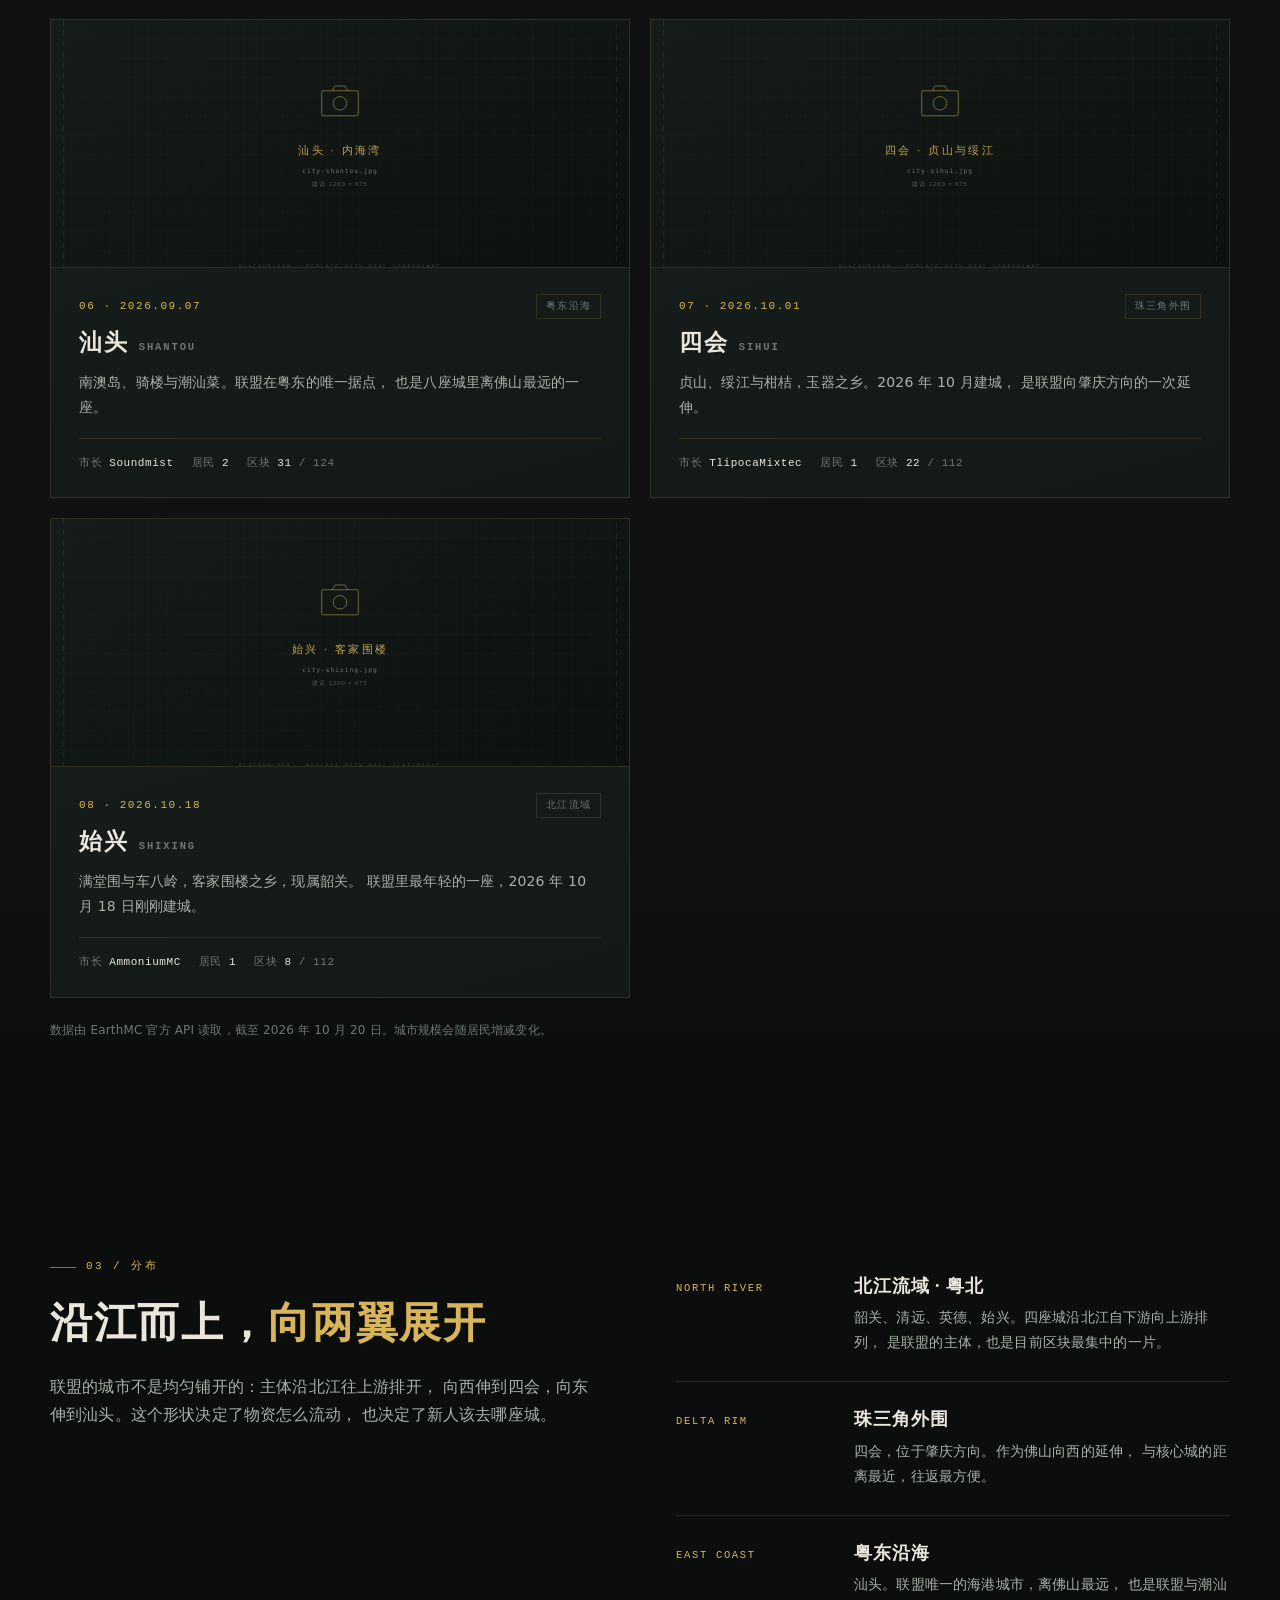
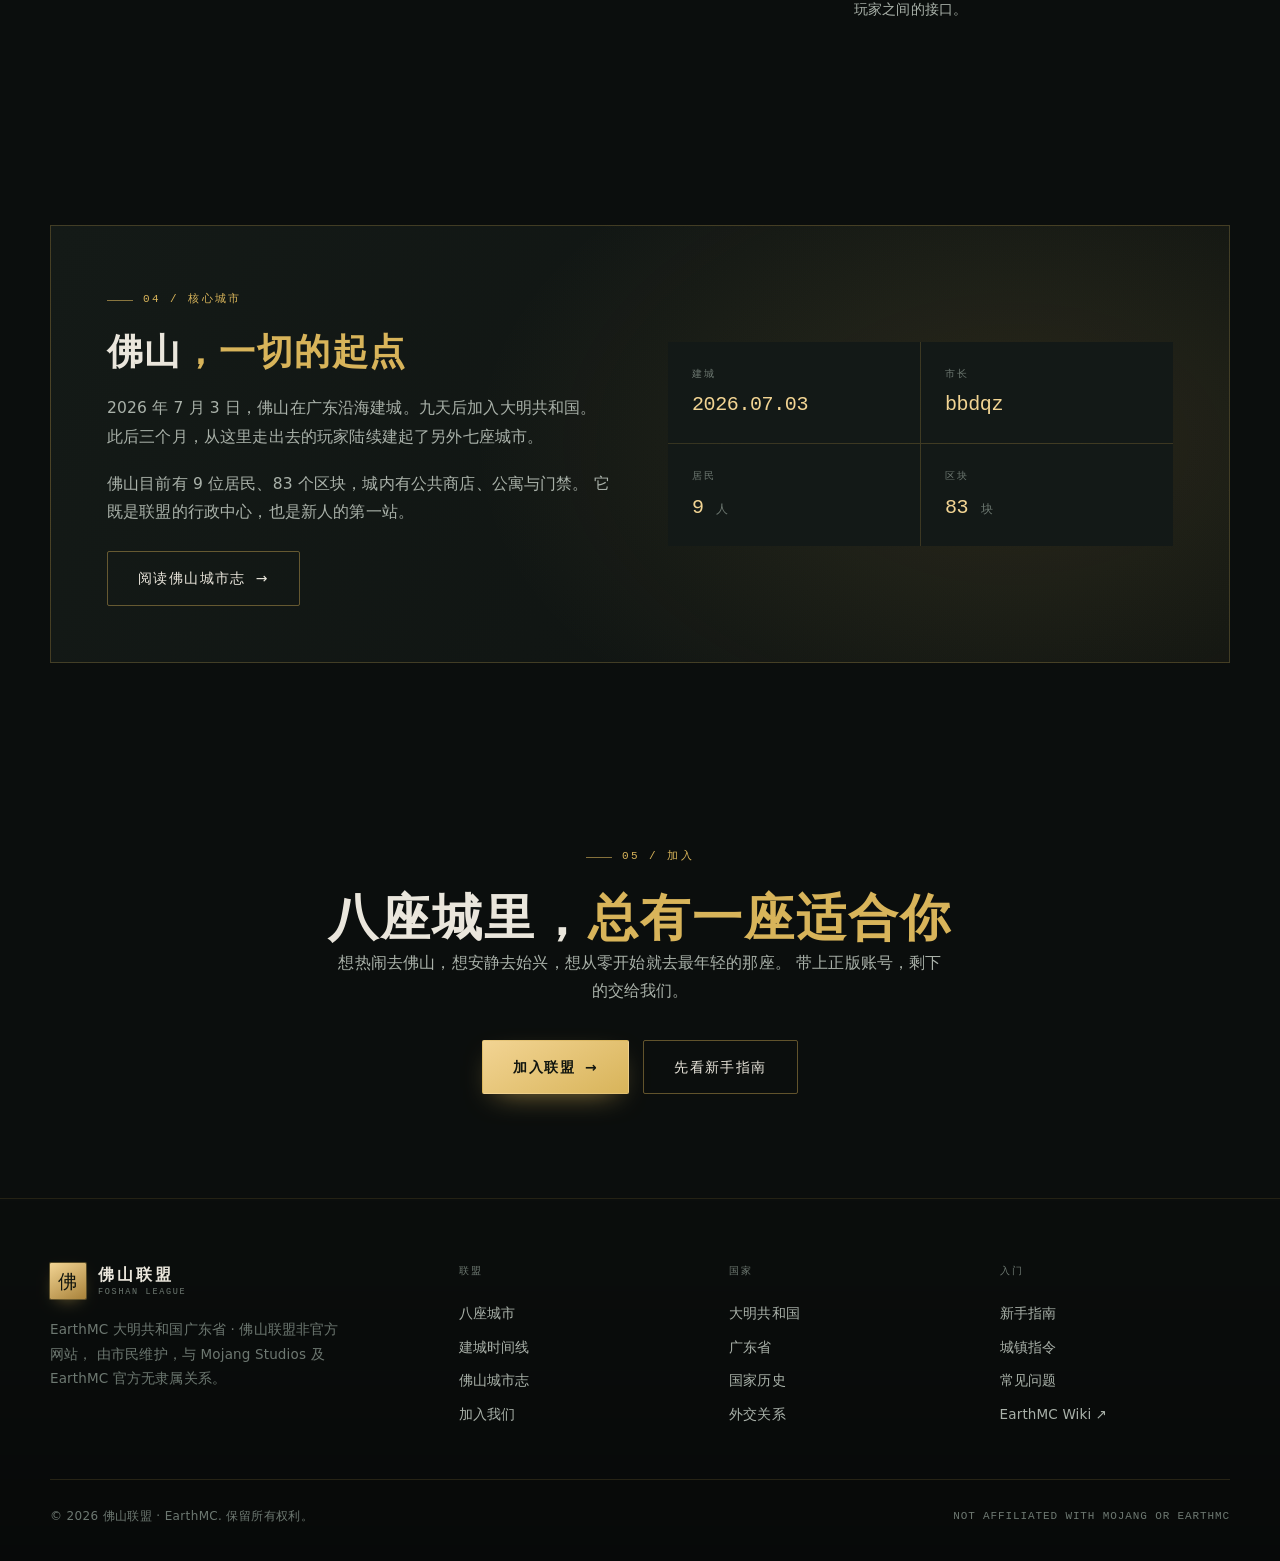
==== commit 8ab23748: "Add files via upload" ====
--- a/index.html
+++ b/index.html
@@ -8,7 +8,7 @@
 <meta name="theme-color" content="#0b0e0d">
 <meta property="og:type" content="website">
 <meta property="og:title" content="佛山联盟 · EarthMC">
-<meta property="og:description" content="八座城，一条江。以佛山为核心的城市协作网络。">
+<meta property="og:description" content="八座城，从山地到海。以佛山为核心的城市协作网络。">
 <meta property="og:image" content="assets/img/league-hero.jpg">
 <link rel="icon" href="assets/img/favicon.svg" type="image/svg+xml">
 <link rel="stylesheet" href="assets/css/style.css">
@@ -51,7 +51,7 @@
     <p class="eyebrow">EarthMC · 大明共和国 · 广东省</p>
     <h1 class="hero-title">佛山联盟<span>FOSHAN LEAGUE</span></h1>
     <p class="hero-sub">
-      八座城，一条江。以佛山为核心，从北江上游的山地到潮汕平原，
+      八座城，从粤北的山地到潮汕的海岸。以佛山为核心，
       一群老玩家把各自建起的城市连成了一片。
     </p>
     <div class="hero-actions">
@@ -236,8 +236,8 @@
           </div>
           <h3 class="city-name">风溪谷 <em>FENGXIGU</em></h3>
           <p class="city-desc">
-            城名由市民自定，不是现实地名。公告引用"人民就是江山"。
-            112 区块已经全部认领，是联盟里开发得最满的一座。
+            城名由市民自定。公告引用"人民就是江山"。
+            112 区块已全部认领，是联盟里开发得最满的一座。
           </p>
           <div class="city-meta">
             <span>市长 <b>Truzz666</b></span>
@@ -332,8 +332,8 @@
         <p class="eyebrow">03 / 分布</p>
         <h2 class="section-title">沿江而上，<em>向两翼展开</em></h2>
         <p class="section-desc" style="margin-top: 24px;">
-          联盟的城市不是均匀铺开的，而是沿着北江一条线往上游走，
-          再向东西两翼各伸出一座。这个形状决定了物资怎么流动，
+          联盟的城市不是均匀铺开的：主体沿北江往上游排开，
+          向西伸到四会，向东伸到汕头。这个形状决定了物资怎么流动，
           也决定了新人该去哪座城。
         </p>
       </div>
@@ -363,15 +363,6 @@
             <h4>粤东沿海</h4>
             <p>汕头。联盟唯一的海港城市，离佛山最远，
               也是联盟与潮汕玩家之间的接口。</p>
-          </div>
-        </div>
-
-        <div class="belt">
-          <div class="belt-label">Valley</div>
-          <div>
-            <h4>风溪谷</h4>
-            <p>城名由市民自定，不属于任何现实地名。
-              112 区块全部认领，是联盟里密度最高的一座城。</p>
           </div>
         </div>
       </div>
--- a/assets/css/style.css
+++ b/assets/css/style.css
@@ -720,6 +720,50 @@
   font-size: 14px;
   line-height: 1.8;
   color: var(--text-2);
+}
+
+/* ---------- 9c. Recipe grid ---------- */
+.recipe-grid {
+  display: grid;
+  grid-template-columns: repeat(4, 1fr);
+  gap: 14px;
+  margin: 26px 0 18px;
+}
+
+.recipe-item {
+  margin: 0;
+  padding: 14px 12px 12px;
+  border: 1px solid var(--line);
+  background: var(--bg-card);
+  display: flex;
+  flex-direction: column;
+  align-items: center;
+  gap: 10px;
+  transition: border-color 0.3s var(--ease), background 0.3s var(--ease);
+}
+
+.recipe-item:hover {
+  border-color: var(--line-mid);
+  background: var(--bg-card-2);
+}
+
+/* 统一 1:1 容器，保证不同尺寸的配方图下方文字基线对齐 */
+.recipe-item img {
+  width: 100%;
+  max-width: 116px;
+  aspect-ratio: 1 / 1;
+  object-fit: contain;
+  image-rendering: pixelated;
+  display: block;
+  border-radius: 2px;
+}
+
+.recipe-item figcaption {
+  font-size: 13px;
+  line-height: 1.4;
+  letter-spacing: 0.05em;
+  color: var(--text);
+  text-align: center;
 }
 
 /* ---------- 10. Photo placeholders & figures ---------- */
@@ -1377,6 +1421,8 @@
   }
   .city-card--feature .city-card-body { padding: 30px 26px; }
 
+  .recipe-grid { grid-template-columns: repeat(3, 1fr); }
+
   .gallery { grid-template-columns: repeat(2, 1fr); }
   .gallery > *:nth-child(n) { grid-column: span 1; }
   .gallery > *:nth-child(1) { grid-column: span 2; }
@@ -1425,6 +1471,10 @@
   .city-card--feature .city-card-body { padding: 26px 22px; }
   .city-card--feature .city-name { font-size: 27px; }
   .belt { grid-template-columns: 1fr; gap: 8px; }
+
+  .recipe-grid { grid-template-columns: repeat(2, 1fr); gap: 10px; }
+  .recipe-item { padding: 12px 10px 10px; }
+  .recipe-item img { max-width: 100%; }
   .join-card { padding: 28px 22px; }
   .ming-banner { padding: 28px 22px; }
 
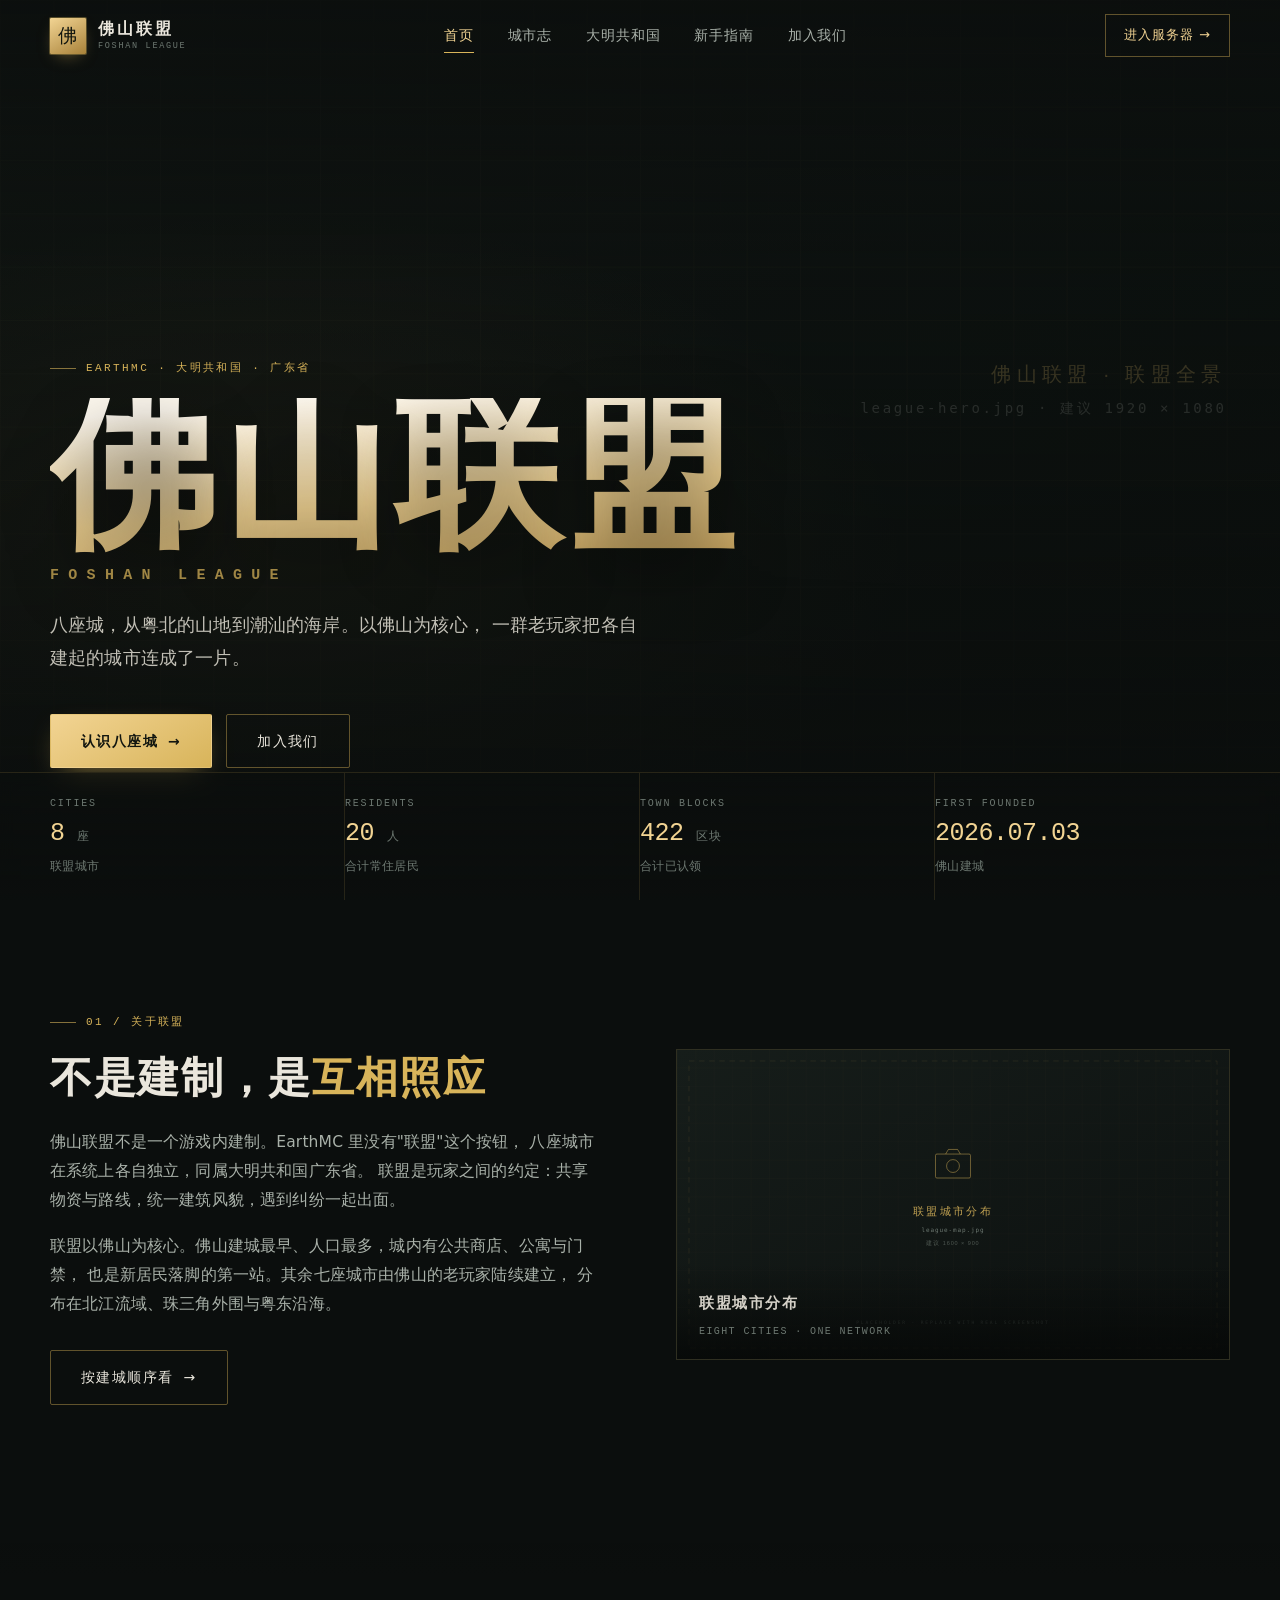
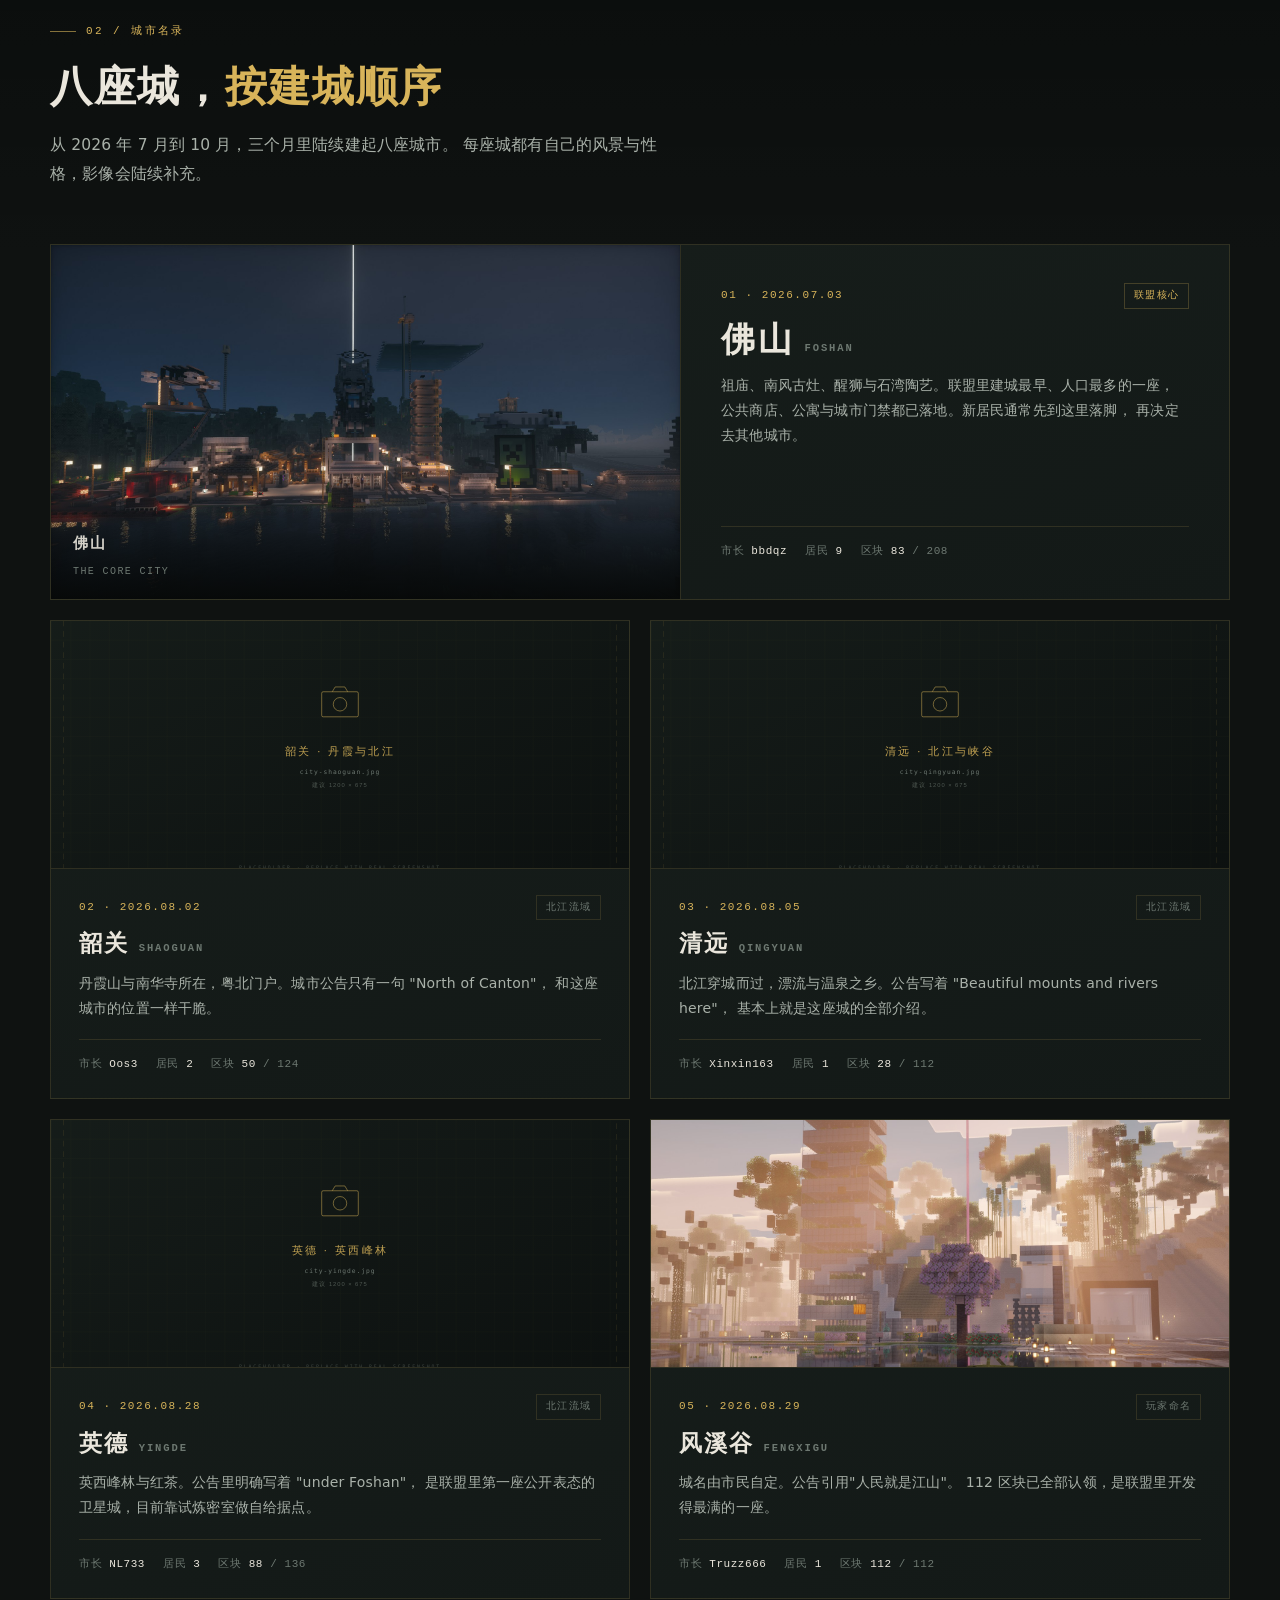
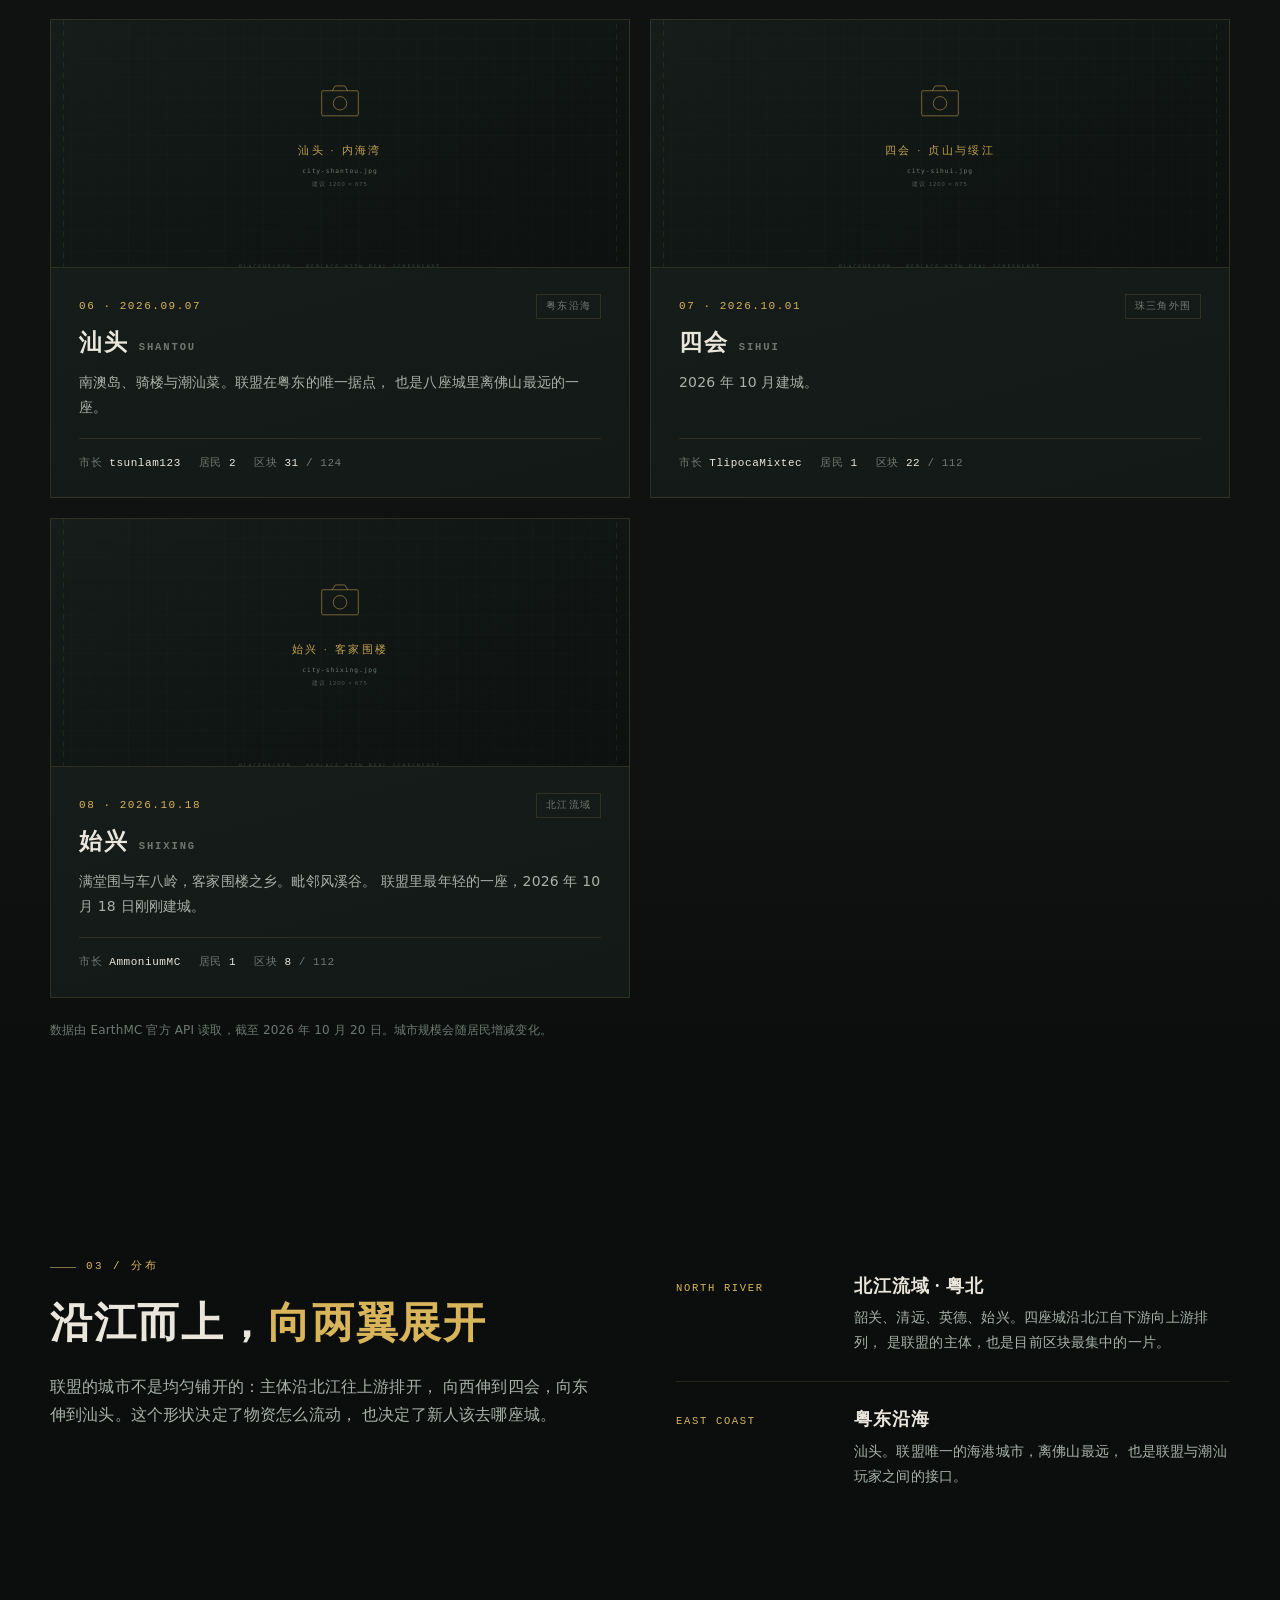
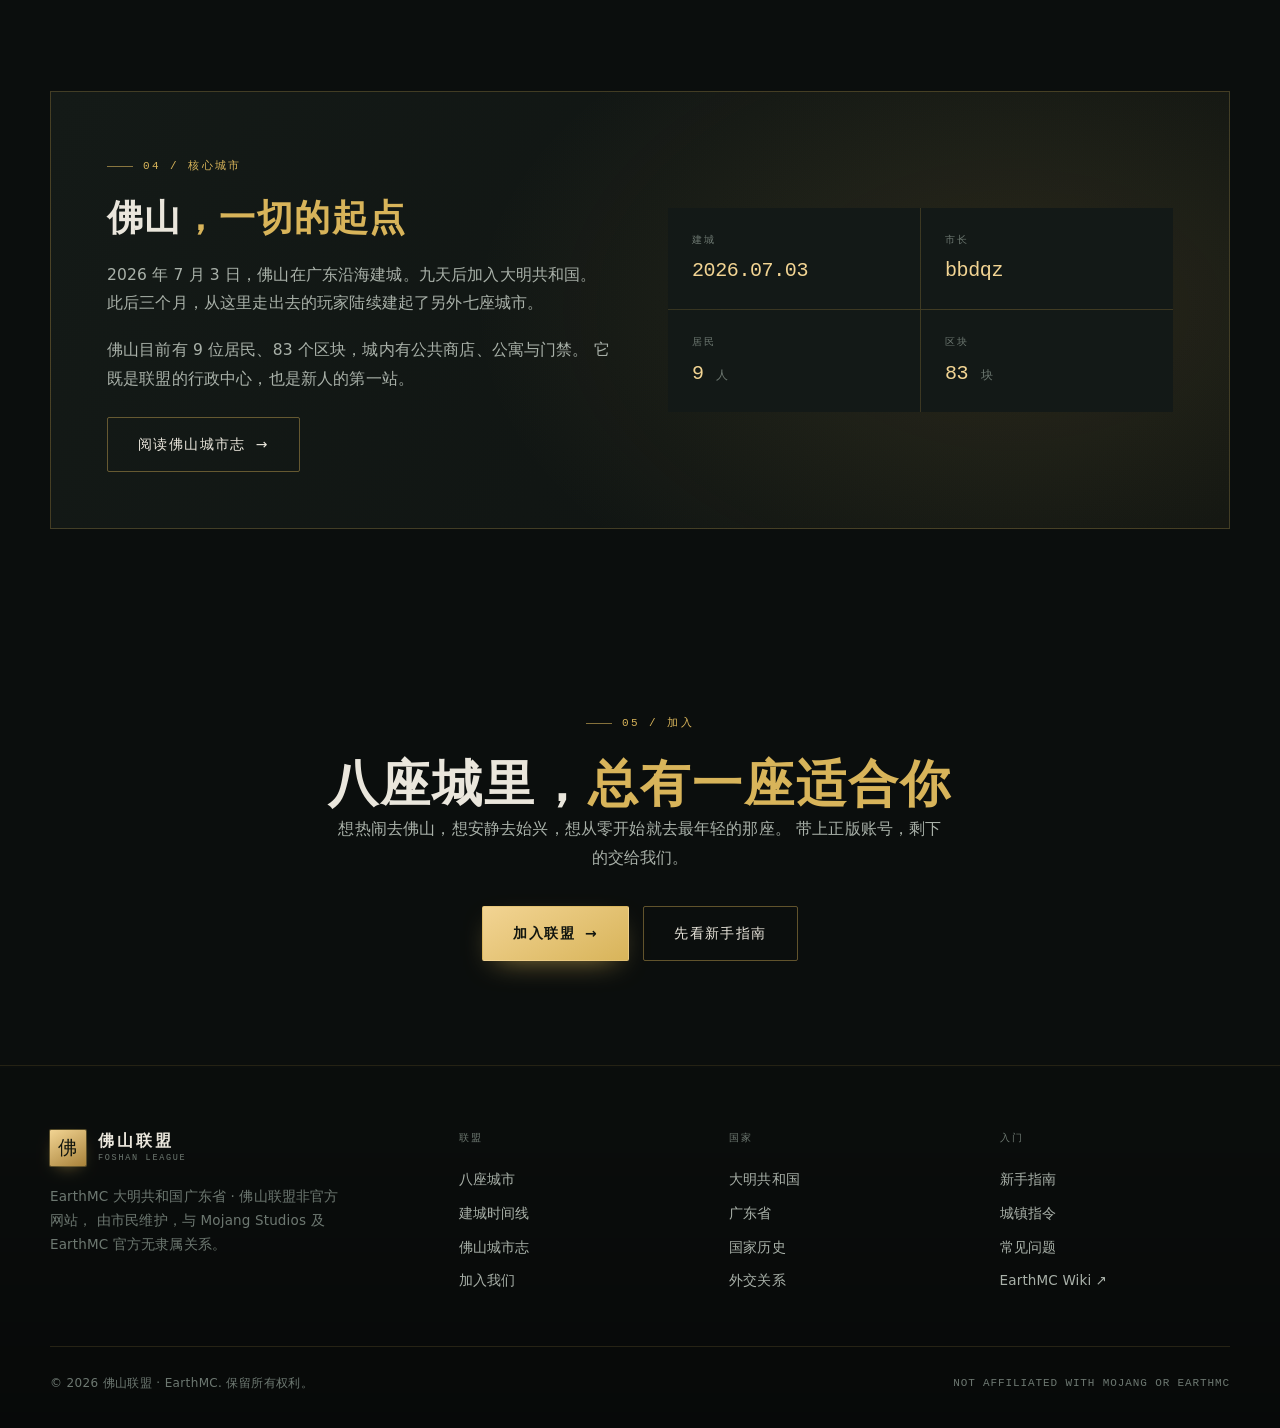
==== commit 9cbfeeec: "Add files via upload" ====
--- a/index.html
+++ b/index.html
@@ -263,7 +263,7 @@
             也是八座城里离佛山最远的一座。
           </p>
           <div class="city-meta">
-            <span>市长 <b>Soundmist</b></span>
+            <span>市长 <b>tsunlam123</b></span>
             <span>居民 <b>2</b></span>
             <span>区块 <b>31</b> / 124</span>
           </div>
@@ -282,8 +282,8 @@
           </div>
           <h3 class="city-name">四会 <em>SIHUI</em></h3>
           <p class="city-desc">
-            贞山、绥江与柑桔，玉器之乡。2026 年 10 月建城，
-            是联盟向肇庆方向的一次延伸。
+            2026 年 10 月建城。
+            
           </p>
           <div class="city-meta">
             <span>市长 <b>TlipocaMixtec</b></span>
@@ -305,7 +305,7 @@
           </div>
           <h3 class="city-name">始兴 <em>SHIXING</em></h3>
           <p class="city-desc">
-            满堂围与车八岭，客家围楼之乡，现属韶关。
+            满堂围与车八岭，客家围楼之乡。毗邻风溪谷。
             联盟里最年轻的一座，2026 年 10 月 18 日刚刚建城。
           </p>
           <div class="city-meta">
@@ -348,16 +348,7 @@
           </div>
         </div>
 
-        <div class="belt">
-          <div class="belt-label">Delta Rim</div>
-          <div>
-            <h4>珠三角外围</h4>
-            <p>四会，位于肇庆方向。作为佛山向西的延伸，
-              与核心城的距离最近，往返最方便。</p>
-          </div>
-        </div>
-
-        <div class="belt">
+                <div class="belt">
           <div class="belt-label">East Coast</div>
           <div>
             <h4>粤东沿海</h4>
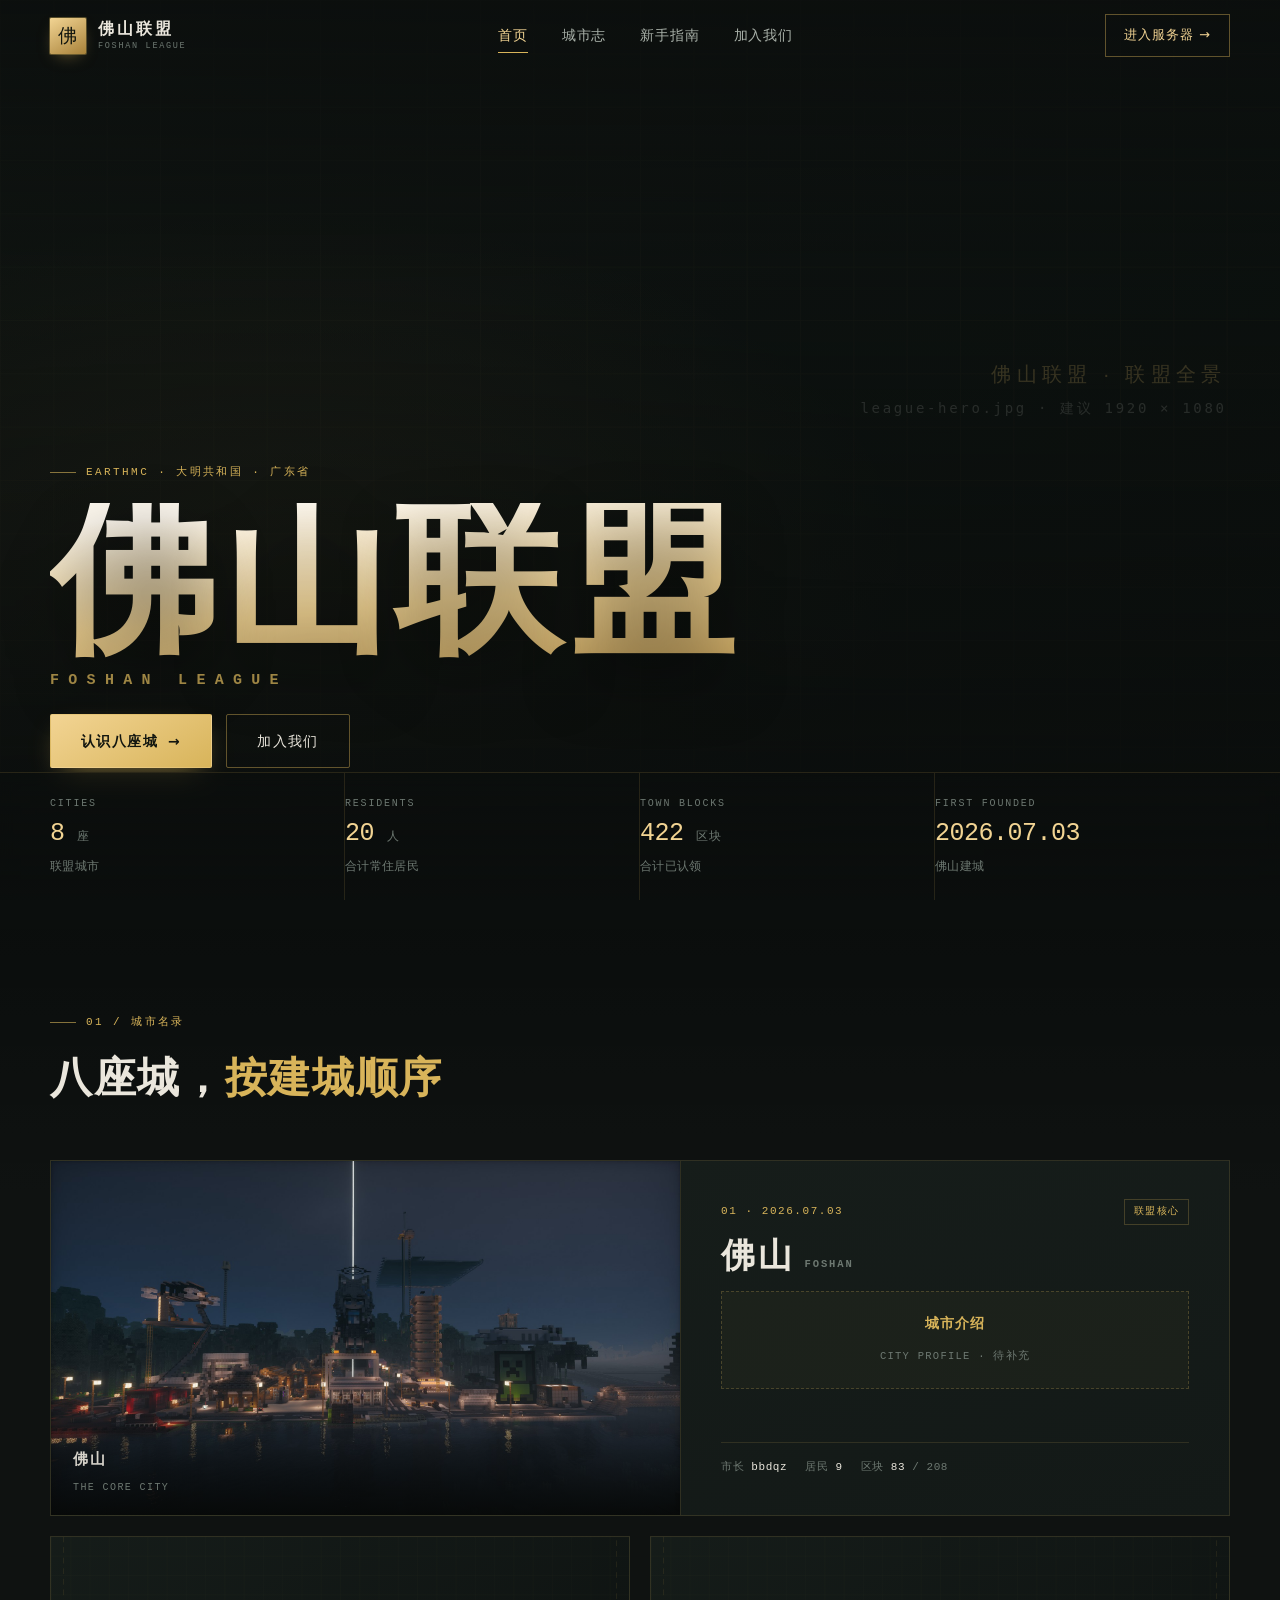
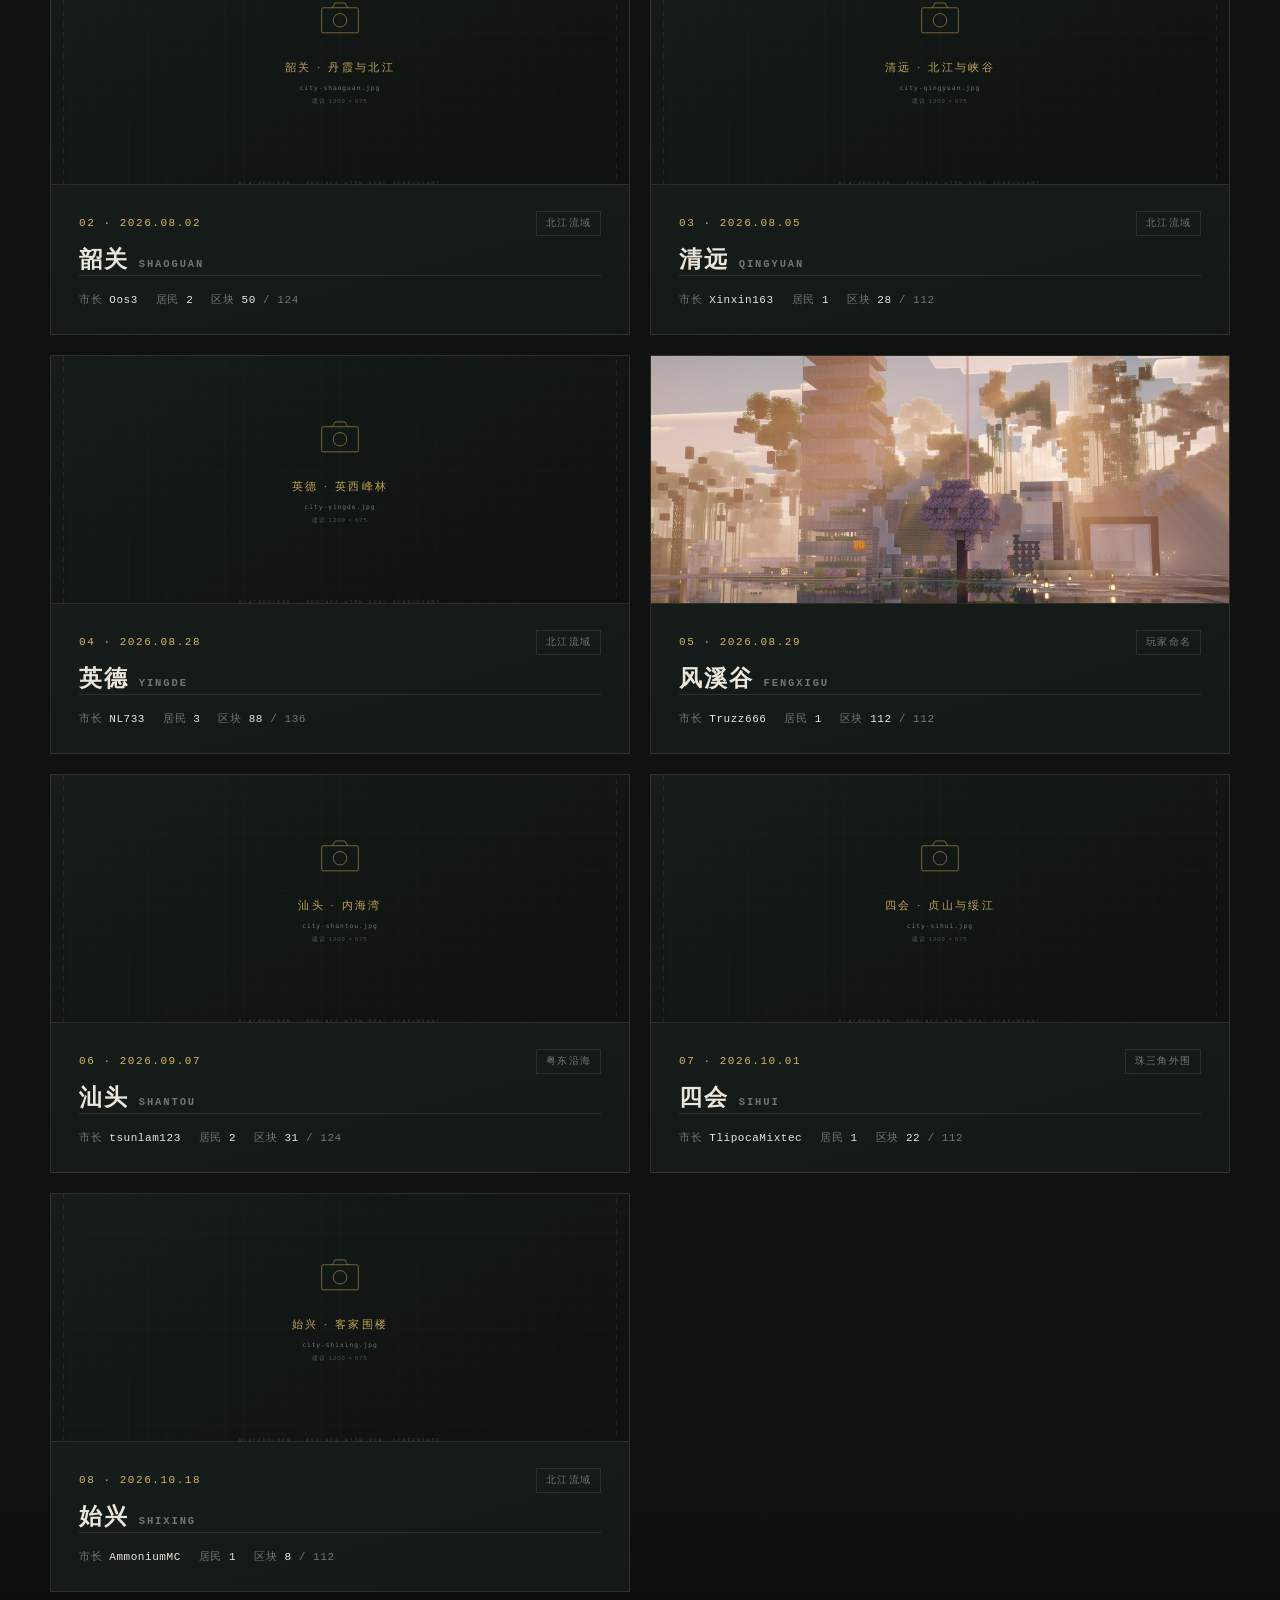
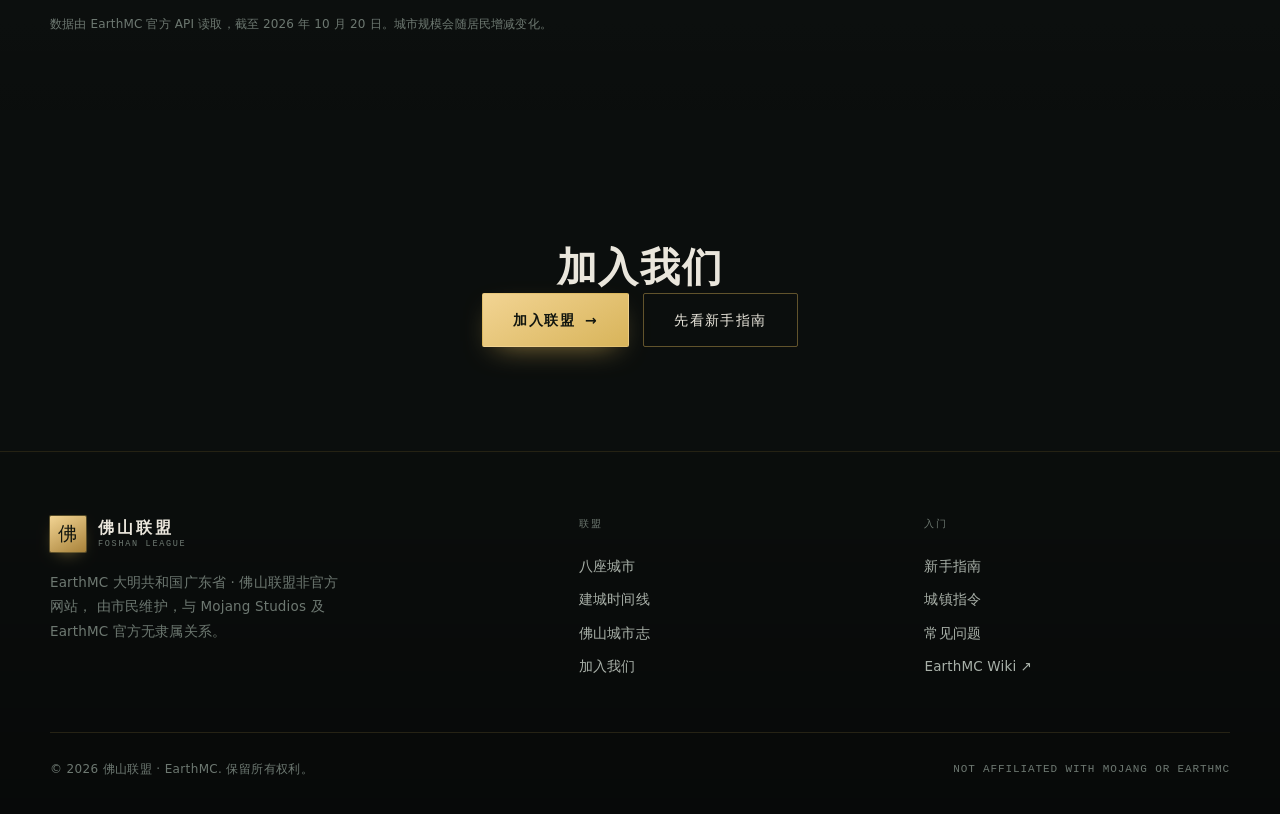
==== commit ebb0e073: "Add files via upload" ====
--- a/index.html
+++ b/index.html
@@ -1,474 +1,314 @@
-<!DOCTYPE html>
-<html lang="zh-CN">
-<head>
-<meta charset="UTF-8">
-<meta name="viewport" content="width=device-width, initial-scale=1">
-<title>佛山联盟 Foshan League · EarthMC 大明共和国广东省</title>
-<meta name="description" content="佛山联盟由八座城市组成：佛山、韶关、清远、英德、风溪谷、汕头、四会、始兴。以佛山为核心，同属 EarthMC 大明共和国广东省。">
-<meta name="theme-color" content="#0b0e0d">
-<meta property="og:type" content="website">
-<meta property="og:title" content="佛山联盟 · EarthMC">
-<meta property="og:description" content="八座城，从山地到海。以佛山为核心的城市协作网络。">
-<meta property="og:image" content="assets/img/league-hero.jpg">
-<link rel="icon" href="assets/img/favicon.svg" type="image/svg+xml">
-<link rel="stylesheet" href="assets/css/style.css">
-<script src="assets/js/placeholder.js"></script>
-</head>
-<body>
-
-<!-- ============ HEADER ============ -->
-<header class="site-header">
-  <div class="header-inner">
-    <a class="brand" href="index.html" aria-label="佛山联盟首页">
-      <span class="brand-mark">佛</span>
-      <span class="brand-text"><b>佛山联盟</b><i>FOSHAN LEAGUE</i></span>
-    </a>
-
-    <nav class="nav" id="nav">
-      <a href="index.html" class="is-active">首页</a>
-      <a href="foshan.html">城市志</a>
-      <a href="ming.html">大明共和国</a>
-      <a href="guide.html">新手指南</a>
-      <a href="join.html">加入我们</a>
-    </nav>
-
-    <a class="header-cta" href="join.html">进入服务器 →</a>
-
-    <button class="nav-toggle" aria-label="打开菜单" aria-expanded="false" aria-controls="nav">
-      <span></span><span></span><span></span>
-    </button>
-  </div>
-</header>
-
-<!-- ============ HERO ============ -->
-<section class="hero">
-  <div class="hero-media">
-    <img src="assets/img/league-hero.jpg" alt="佛山联盟城市全景" data-label="佛山联盟 · 联盟全景" data-hint="建议 1920 × 1080" data-ph-style="hero" onerror="phFallback(this)">
-  </div>
-  <div class="hero-veil"></div>
-
-  <div class="hero-inner">
-    <p class="eyebrow">EarthMC · 大明共和国 · 广东省</p>
-    <h1 class="hero-title">佛山联盟<span>FOSHAN LEAGUE</span></h1>
-    <p class="hero-sub">
-      八座城，从粤北的山地到潮汕的海岸。以佛山为核心，
-      一群老玩家把各自建起的城市连成了一片。
-    </p>
-    <div class="hero-actions">
-      <a class="btn btn--primary" href="#cities">认识八座城 <span class="arrow">→</span></a>
-      <a class="btn btn--ghost" href="join.html">加入我们</a>
-    </div>
-  </div>
-
-  <div class="hero-stats">
-    <div class="hero-stats-inner">
-      <div class="stat-cell">
-        <span class="stat-label">Cities</span>
-        <span class="stat-value">8<small> 座</small></span>
-        <span class="stat-sub">联盟城市</span>
-      </div>
-      <div class="stat-cell">
-        <span class="stat-label">Residents</span>
-        <span class="stat-value">20<small> 人</small></span>
-        <span class="stat-sub">合计常住居民</span>
-      </div>
-      <div class="stat-cell">
-        <span class="stat-label">Town Blocks</span>
-        <span class="stat-value">422<small> 区块</small></span>
-        <span class="stat-sub">合计已认领</span>
-      </div>
-      <div class="stat-cell">
-        <span class="stat-label">First Founded</span>
-        <span class="stat-value">2026.07.03</span>
-        <span class="stat-sub">佛山建城</span>
-      </div>
-    </div>
-  </div>
-</section>
-
-<!-- ============ INTRO ============ -->
-<section class="section">
-  <div class="wrap">
-    <div class="grid grid-2" style="gap: 72px; align-items: center;">
-      <div class="reveal">
-        <p class="eyebrow">01 / 关于联盟</p>
-        <h2 class="section-title">不是建制，是<em>互相照应</em></h2>
-        <p class="section-desc" style="margin-top: 24px;">
-          佛山联盟不是一个游戏内建制。EarthMC 里没有"联盟"这个按钮，
-          八座城市在系统上各自独立，同属大明共和国广东省。
-          联盟是玩家之间的约定：共享物资与路线，统一建筑风貌，遇到纠纷一起出面。
-        </p>
-        <p class="section-desc">
-          联盟以佛山为核心。佛山建城最早、人口最多，城内有公共商店、公寓与门禁，
-          也是新居民落脚的第一站。其余七座城市由佛山的老玩家陆续建立，
-          分布在北江流域、珠三角外围与粤东沿海。
-        </p>
-        <div class="mt-32">
-          <a class="btn btn--ghost" href="#cities">按建城顺序看 <span class="arrow">→</span></a>
-        </div>
-      </div>
-
-      <figure class="photo photo--wide reveal" style="margin: 0;">
-        <img src="assets/img/league-map.jpg" alt="佛山联盟城市分布" data-label="联盟城市分布" data-hint="建议 1600 × 900" onerror="phFallback(this)">
-        <figcaption class="photo-cap"><b>联盟城市分布</b><span>EIGHT CITIES · ONE NETWORK</span></figcaption>
-      </figure>
-    </div>
-  </div>
-</section>
-
-<!-- ============ CITIES ============ -->
-<section class="section section--alt" id="cities">
-  <div class="wrap">
-    <div class="section-head reveal">
-      <p class="eyebrow">02 / 城市名录</p>
-      <h2 class="section-title">八座城，<em>按建城顺序</em></h2>
-      <p class="section-desc">
-        从 2026 年 7 月到 10 月，三个月里陆续建起八座城市。
-        每座城都有自己的风景与性格，影像会陆续补充。
-      </p>
-    </div>
-
-    <div class="grid grid-2">
-
-      <!-- 佛山（主城） -->
-      <article class="card city-card city-card--feature reveal">
-        <figure class="photo" style="margin: 0;">
-          <img src="assets/img/city-foshan.jpg" alt="佛山城市全景" data-label="佛山 · 城市全景" data-hint="建议 1400 × 1000" onerror="phFallback(this)">
-          <figcaption class="photo-cap"><b>佛山</b><span>THE CORE CITY</span></figcaption>
-        </figure>
-        <div class="city-card-body">
-          <div class="flex-between" style="gap: 12px;">
-            <span class="city-order">01 · 2026.07.03</span>
-            <span class="tag">联盟核心</span>
-          </div>
-          <h3 class="city-name">佛山 <em>FOSHAN</em></h3>
-          <p class="city-desc">
-            祖庙、南风古灶、醒狮与石湾陶艺。联盟里建城最早、人口最多的一座，
-            公共商店、公寓与城市门禁都已落地。新居民通常先到这里落脚，
-            再决定去其他城市。
-          </p>
-          <div class="city-meta">
-            <span>市长 <b>bbdqz</b></span>
-            <span>居民 <b>9</b></span>
-            <span>区块 <b>83</b> / 208</span>
-          </div>
-        </div>
-      </article>
-
-      <!-- 韶关 -->
-      <article class="card city-card reveal">
-        <figure class="photo" style="margin: 0;">
-          <img src="assets/img/city-shaoguan.jpg" alt="韶关" data-label="韶关 · 丹霞与北江" data-hint="建议 1200 × 675" onerror="phFallback(this)">
-        </figure>
-        <div class="city-card-body">
-          <div class="flex-between" style="gap: 12px;">
-            <span class="city-order">02 · 2026.08.02</span>
-            <span class="tag tag--dim">北江流域</span>
-          </div>
-          <h3 class="city-name">韶关 <em>SHAOGUAN</em></h3>
-          <p class="city-desc">
-            丹霞山与南华寺所在，粤北门户。城市公告只有一句 "North of Canton"，
-            和这座城市的位置一样干脆。
-          </p>
-          <div class="city-meta">
-            <span>市长 <b>Oos3</b></span>
-            <span>居民 <b>2</b></span>
-            <span>区块 <b>50</b> / 124</span>
-          </div>
-        </div>
-      </article>
-
-      <!-- 清远 -->
-      <article class="card city-card reveal">
-        <figure class="photo" style="margin: 0;">
-          <img src="assets/img/city-qingyuan.jpg" alt="清远" data-label="清远 · 北江与峡谷" data-hint="建议 1200 × 675" onerror="phFallback(this)">
-        </figure>
-        <div class="city-card-body">
-          <div class="flex-between" style="gap: 12px;">
-            <span class="city-order">03 · 2026.08.05</span>
-            <span class="tag tag--dim">北江流域</span>
-          </div>
-          <h3 class="city-name">清远 <em>QINGYUAN</em></h3>
-          <p class="city-desc">
-            北江穿城而过，漂流与温泉之乡。公告写着 "Beautiful mounts and rivers here"，
-            基本上就是这座城的全部介绍。
-          </p>
-          <div class="city-meta">
-            <span>市长 <b>Xinxin163</b></span>
-            <span>居民 <b>1</b></span>
-            <span>区块 <b>28</b> / 112</span>
-          </div>
-        </div>
-      </article>
-
-      <!-- 英德 -->
-      <article class="card city-card reveal">
-        <figure class="photo" style="margin: 0;">
-          <img src="assets/img/city-yingde.jpg" alt="英德" data-label="英德 · 英西峰林" data-hint="建议 1200 × 675" onerror="phFallback(this)">
-        </figure>
-        <div class="city-card-body">
-          <div class="flex-between" style="gap: 12px;">
-            <span class="city-order">04 · 2026.08.28</span>
-            <span class="tag tag--dim">北江流域</span>
-          </div>
-          <h3 class="city-name">英德 <em>YINGDE</em></h3>
-          <p class="city-desc">
-            英西峰林与红茶。公告里明确写着 "under Foshan"，
-            是联盟里第一座公开表态的卫星城，目前靠试炼密室做自给据点。
-          </p>
-          <div class="city-meta">
-            <span>市长 <b>NL733</b></span>
-            <span>居民 <b>3</b></span>
-            <span>区块 <b>88</b> / 136</span>
-          </div>
-        </div>
-      </article>
-
-      <!-- 风溪谷 -->
-      <article class="card city-card reveal">
-        <figure class="photo" style="margin: 0;">
-          <img src="assets/img/city-fengxigu.jpg" alt="风溪谷" data-label="风溪谷 · 山谷城景" data-hint="建议 1200 × 675" onerror="phFallback(this)">
-        </figure>
-        <div class="city-card-body">
-          <div class="flex-between" style="gap: 12px;">
-            <span class="city-order">05 · 2026.08.29</span>
-            <span class="tag tag--dim">玩家命名</span>
-          </div>
-          <h3 class="city-name">风溪谷 <em>FENGXIGU</em></h3>
-          <p class="city-desc">
-            城名由市民自定。公告引用"人民就是江山"。
-            112 区块已全部认领，是联盟里开发得最满的一座。
-          </p>
-          <div class="city-meta">
-            <span>市长 <b>Truzz666</b></span>
-            <span>居民 <b>1</b></span>
-            <span>区块 <b>112</b> / 112</span>
-          </div>
-        </div>
-      </article>
-
-      <!-- 汕头 -->
-      <article class="card city-card reveal">
-        <figure class="photo" style="margin: 0;">
-          <img src="assets/img/city-shantou.jpg" alt="汕头" data-label="汕头 · 内海湾" data-hint="建议 1200 × 675" onerror="phFallback(this)">
-        </figure>
-        <div class="city-card-body">
-          <div class="flex-between" style="gap: 12px;">
-            <span class="city-order">06 · 2026.09.07</span>
-            <span class="tag tag--dim">粤东沿海</span>
-          </div>
-          <h3 class="city-name">汕头 <em>SHANTOU</em></h3>
-          <p class="city-desc">
-            南澳岛、骑楼与潮汕菜。联盟在粤东的唯一据点，
-            也是八座城里离佛山最远的一座。
-          </p>
-          <div class="city-meta">
-            <span>市长 <b>tsunlam123</b></span>
-            <span>居民 <b>2</b></span>
-            <span>区块 <b>31</b> / 124</span>
-          </div>
-        </div>
-      </article>
-
-      <!-- 四会 -->
-      <article class="card city-card reveal">
-        <figure class="photo" style="margin: 0;">
-          <img src="assets/img/city-sihui.jpg" alt="四会" data-label="四会 · 贞山与绥江" data-hint="建议 1200 × 675" onerror="phFallback(this)">
-        </figure>
-        <div class="city-card-body">
-          <div class="flex-between" style="gap: 12px;">
-            <span class="city-order">07 · 2026.10.01</span>
-            <span class="tag tag--dim">珠三角外围</span>
-          </div>
-          <h3 class="city-name">四会 <em>SIHUI</em></h3>
-          <p class="city-desc">
-            2026 年 10 月建城。
-            
-          </p>
-          <div class="city-meta">
-            <span>市长 <b>TlipocaMixtec</b></span>
-            <span>居民 <b>1</b></span>
-            <span>区块 <b>22</b> / 112</span>
-          </div>
-        </div>
-      </article>
-
-      <!-- 始兴 -->
-      <article class="card city-card reveal">
-        <figure class="photo" style="margin: 0;">
-          <img src="assets/img/city-shixing.jpg" alt="始兴" data-label="始兴 · 客家围楼" data-hint="建议 1200 × 675" onerror="phFallback(this)">
-        </figure>
-        <div class="city-card-body">
-          <div class="flex-between" style="gap: 12px;">
-            <span class="city-order">08 · 2026.10.18</span>
-            <span class="tag tag--dim">北江流域</span>
-          </div>
-          <h3 class="city-name">始兴 <em>SHIXING</em></h3>
-          <p class="city-desc">
-            满堂围与车八岭，客家围楼之乡。毗邻风溪谷。
-            联盟里最年轻的一座，2026 年 10 月 18 日刚刚建城。
-          </p>
-          <div class="city-meta">
-            <span>市长 <b>AmmoniumMC</b></span>
-            <span>居民 <b>1</b></span>
-            <span>区块 <b>8</b> / 112</span>
-          </div>
-        </div>
-      </article>
-
-    </div>
-
-    <p class="muted reveal" style="font-size: 12px; margin-top: 22px;">
-      数据由 EarthMC 官方 API 读取，截至 2026 年 10 月 20 日。城市规模会随居民增减变化。
-    </p>
-  </div>
-</section>
-
-<!-- ============ GEOGRAPHY ============ -->
-<section class="section">
-  <div class="wrap">
-    <div class="grid grid-2" style="gap: 72px; align-items: start;">
-      <div class="reveal">
-        <p class="eyebrow">03 / 分布</p>
-        <h2 class="section-title">沿江而上，<em>向两翼展开</em></h2>
-        <p class="section-desc" style="margin-top: 24px;">
-          联盟的城市不是均匀铺开的：主体沿北江往上游排开，
-          向西伸到四会，向东伸到汕头。这个形状决定了物资怎么流动，
-          也决定了新人该去哪座城。
-        </p>
-      </div>
-
-      <div class="reveal">
-        <div class="belt">
-          <div class="belt-label">North River</div>
-          <div>
-            <h4>北江流域 · 粤北</h4>
-            <p>韶关、清远、英德、始兴。四座城沿北江自下游向上游排列，
-              是联盟的主体，也是目前区块最集中的一片。</p>
-          </div>
-        </div>
-
-                <div class="belt">
-          <div class="belt-label">East Coast</div>
-          <div>
-            <h4>粤东沿海</h4>
-            <p>汕头。联盟唯一的海港城市，离佛山最远，
-              也是联盟与潮汕玩家之间的接口。</p>
-          </div>
-        </div>
-      </div>
-    </div>
-  </div>
-</section>
-
-<!-- ============ CORE CITY ============ -->
-<section class="section section--tight">
-  <div class="wrap">
-    <div class="ming-banner reveal">
-      <div class="grid grid-2" style="gap: 56px; align-items: center;">
-        <div>
-          <p class="eyebrow">04 / 核心城市</p>
-          <h2 class="section-title" style="font-size: clamp(26px, 3.2vw, 36px);">佛山<em>，一切的起点</em></h2>
-          <p class="section-desc" style="margin-top: 20px;">
-            2026 年 7 月 3 日，佛山在广东沿海建城。九天后加入大明共和国。
-            此后三个月，从这里走出去的玩家陆续建起了另外七座城市。
-          </p>
-          <p class="section-desc">
-            佛山目前有 9 位居民、83 个区块，城内有公共商店、公寓与门禁。
-            它既是联盟的行政中心，也是新人的第一站。
-          </p>
-          <div class="mt-24">
-            <a class="btn btn--ghost" href="foshan.html">阅读佛山城市志 <span class="arrow">→</span></a>
-          </div>
-        </div>
-
-        <div class="grid grid-2" style="gap: 1px; background: var(--line);">
-          <div style="background: var(--bg-card); padding: 24px;">
-            <span class="stat-label">建城</span>
-            <span class="stat-value" style="font-size: 20px;">2026.07.03</span>
-          </div>
-          <div style="background: var(--bg-card); padding: 24px;">
-            <span class="stat-label">市长</span>
-            <span class="stat-value" style="font-size: 20px;" data-live="mayor">bbdqz</span>
-          </div>
-          <div style="background: var(--bg-card); padding: 24px;">
-            <span class="stat-label">居民</span>
-            <span class="stat-value" style="font-size: 20px;" data-live="residents">9<small> 人</small></span>
-          </div>
-          <div style="background: var(--bg-card); padding: 24px;">
-            <span class="stat-label">区块</span>
-            <span class="stat-value" style="font-size: 20px;" data-live="blocks">83<small> 块</small></span>
-          </div>
-        </div>
-      </div>
-    </div>
-  </div>
-</section>
-
-<!-- ============ JOIN ============ -->
-<section class="section">
-  <div class="wrap center reveal">
-    <p class="eyebrow" style="justify-content: center;">05 / 加入</p>
-    <h2 class="section-title" style="font-size: clamp(30px, 4.4vw, 50px);">八座城里，<em>总有一座适合你</em></h2>
-    <p class="section-desc" style="margin: auto auto 34px; text-align: center;">
-      想热闹去佛山，想安静去始兴，想从零开始就去最年轻的那座。
-      带上正版账号，剩下的交给我们。
-    </p>
-    <div class="hero-actions" style="justify-content: center;">
-      <a class="btn btn--primary" href="join.html">加入联盟 <span class="arrow">→</span></a>
-      <a class="btn btn--ghost" href="guide.html">先看新手指南</a>
-    </div>
-  </div>
-</section>
-
-<!-- ============ FOOTER ============ -->
-<footer class="site-footer">
-  <div class="wrap">
-    <div class="footer-top">
-      <div class="footer-brand">
-        <a class="brand" href="index.html">
-          <span class="brand-mark">佛</span>
-          <span class="brand-text"><b>佛山联盟</b><i>FOSHAN LEAGUE</i></span>
-        </a>
-        <p class="footer-desc">
-          EarthMC 大明共和国广东省 · 佛山联盟非官方网站，
-          由市民维护，与 Mojang Studios 及 EarthMC 官方无隶属关系。
-        </p>
-      </div>
-
-      <div class="footer-col">
-        <h5>联盟</h5>
-        <a href="#cities">八座城市</a>
-        <a href="#cities">建城时间线</a>
-        <a href="foshan.html">佛山城市志</a>
-        <a href="join.html">加入我们</a>
-      </div>
-
-      <div class="footer-col">
-        <h5>国家</h5>
-        <a href="ming.html">大明共和国</a>
-        <a href="ming.html#guangdong">广东省</a>
-        <a href="ming.html#history">国家历史</a>
-        <a href="ming.html#diplomacy">外交关系</a>
-      </div>
-
-      <div class="footer-col">
-        <h5>入门</h5>
-        <a href="guide.html">新手指南</a>
-        <a href="guide.html#town">城镇指令</a>
-        <a href="guide.html#faq">常见问题</a>
-        <a href="https://wiki.earthmc.net" target="_blank" rel="noopener">EarthMC Wiki ↗</a>
-      </div>
-    </div>
-
-    <div class="footer-bottom">
-      <p>© <span data-year>2026</span> 佛山联盟 · EarthMC. 保留所有权利。</p>
-      <p class="mono" style="font-size: 11px; letter-spacing: 0.08em;">NOT AFFILIATED WITH MOJANG OR EARTHMC</p>
-    </div>
-  </div>
-</footer>
-
-<script src="assets/js/main.js"></script>
-<script src="assets/js/live.js"></script>
-</body>
-</html>
+<!DOCTYPE html>
+<html lang="zh-CN">
+<head>
+<meta charset="UTF-8">
+<meta name="viewport" content="width=device-width, initial-scale=1">
+<title>佛山联盟 · EarthMC</title>
+<meta name="description" content="佛山联盟由八座城市组成：佛山、韶关、清远、英德、风溪谷、汕头、四会、始兴。以佛山为核心，同属 EarthMC 大明共和国广东省。">
+<meta name="theme-color" content="#0b0e0d">
+<meta property="og:type" content="website">
+<meta property="og:title" content="佛山联盟 · EarthMC">
+<meta property="og:description" content="八座城，从山地到海。以佛山为核心的城市协作网络。">
+<meta property="og:image" content="assets/img/league-hero.jpg">
+<link rel="icon" href="assets/img/favicon.ico" sizes="any">
+<link rel="icon" type="image/png" sizes="512x512" href="assets/img/foshan-logo-512.png">
+<link rel="apple-touch-icon" href="assets/img/foshan-logo-180.png">
+<link rel="stylesheet" href="assets/css/style.css">
+<script src="assets/js/placeholder.js"></script>
+</head>
+<body>
+
+<!-- ============ HEADER ============ -->
+<header class="site-header">
+  <div class="header-inner">
+    <a class="brand" href="index.html" aria-label="佛山联盟首页">
+      <span class="brand-mark">佛</span>
+      <span class="brand-text"><b>佛山联盟</b><i>FOSHAN LEAGUE</i></span>
+    </a>
+
+    <nav class="nav" id="nav">
+      <a href="index.html" class="is-active">首页</a>
+      <a href="foshan.html">城市志</a>
+      <a href="guide.html">新手指南</a>
+      <a href="join.html">加入我们</a>
+    </nav>
+
+    <a class="header-cta" href="join.html">进入服务器 →</a>
+
+    <button class="nav-toggle" aria-label="打开菜单" aria-expanded="false" aria-controls="nav">
+      <span></span><span></span><span></span>
+    </button>
+  </div>
+</header>
+
+<!-- ============ HERO ============ -->
+<section class="hero">
+  <div class="hero-media">
+    <img src="assets/img/league-hero.jpg" alt="佛山联盟城市全景" data-label="佛山联盟 · 联盟全景" data-hint="建议 1920 × 1080" data-ph-style="hero" onerror="phFallback(this)">
+  </div>
+  <div class="hero-veil"></div>
+
+  <div class="hero-inner">
+    <p class="eyebrow">EarthMC · 大明共和国 · 广东省</p>
+    <h1 class="hero-title">佛山联盟<span>FOSHAN LEAGUE</span></h1>
+    <div class="hero-actions">
+      <a class="btn btn--primary" href="#cities">认识八座城 <span class="arrow">→</span></a>
+      <a class="btn btn--ghost" href="join.html">加入我们</a>
+    </div>
+  </div>
+
+  <div class="hero-stats">
+    <div class="hero-stats-inner">
+      <div class="stat-cell">
+        <span class="stat-label">Cities</span>
+        <span class="stat-value">8<small> 座</small></span>
+        <span class="stat-sub">联盟城市</span>
+      </div>
+      <div class="stat-cell">
+        <span class="stat-label">Residents</span>
+        <span class="stat-value">20<small> 人</small></span>
+        <span class="stat-sub">合计常住居民</span>
+      </div>
+      <div class="stat-cell">
+        <span class="stat-label">Town Blocks</span>
+        <span class="stat-value">422<small> 区块</small></span>
+        <span class="stat-sub">合计已认领</span>
+      </div>
+      <div class="stat-cell">
+        <span class="stat-label">First Founded</span>
+        <span class="stat-value">2026.07.03</span>
+        <span class="stat-sub">佛山建城</span>
+      </div>
+    </div>
+  </div>
+</section>
+
+<!-- ============ CITIES ============ -->
+<section class="section section--alt" id="cities">
+  <div class="wrap">
+    <div class="section-head reveal">
+      <p class="eyebrow">01 / 城市名录</p>
+      <h2 class="section-title">八座城，<em>按建城顺序</em></h2>
+    </div>
+
+    <div class="grid grid-2">
+
+      <!-- 佛山（主城） -->
+      <article class="card city-card city-card--feature reveal">
+        <figure class="photo" style="margin: 0;">
+          <img src="assets/img/city-foshan.jpg" alt="佛山城市全景" data-label="佛山 · 城市全景" data-hint="建议 1400 × 1000" onerror="phFallback(this)">
+          <figcaption class="photo-cap"><b>佛山</b><span>THE CORE CITY</span></figcaption>
+        </figure>
+        <div class="city-card-body">
+          <div class="flex-between" style="gap: 12px;">
+            <span class="city-order">01 · 2026.07.03</span>
+            <span class="tag">联盟核心</span>
+          </div>
+          <h3 class="city-name">佛山 <em>FOSHAN</em></h3>
+          <div class="tbd tbd--sm" style="margin: 14px 0 18px;">
+            <b>城市介绍</b>
+            <span>CITY PROFILE · 待补充</span>
+          </div>
+          <div class="city-meta">
+            <span>市长 <b>bbdqz</b></span>
+            <span>居民 <b>9</b></span>
+            <span>区块 <b>83</b> / 208</span>
+          </div>
+        </div>
+      </article>
+
+      <!-- 韶关 -->
+      <article class="card city-card reveal">
+        <figure class="photo" style="margin: 0;">
+          <img src="assets/img/city-shaoguan.jpg" alt="韶关" data-label="韶关 · 丹霞与北江" data-hint="建议 1200 × 675" onerror="phFallback(this)">
+        </figure>
+        <div class="city-card-body">
+          <div class="flex-between" style="gap: 12px;">
+            <span class="city-order">02 · 2026.08.02</span>
+            <span class="tag tag--dim">北江流域</span>
+          </div>
+          <h3 class="city-name">韶关 <em>SHAOGUAN</em></h3>
+          <div class="city-meta">
+            <span>市长 <b>Oos3</b></span>
+            <span>居民 <b>2</b></span>
+            <span>区块 <b>50</b> / 124</span>
+          </div>
+        </div>
+      </article>
+
+      <!-- 清远 -->
+      <article class="card city-card reveal">
+        <figure class="photo" style="margin: 0;">
+          <img src="assets/img/city-qingyuan.jpg" alt="清远" data-label="清远 · 北江与峡谷" data-hint="建议 1200 × 675" onerror="phFallback(this)">
+        </figure>
+        <div class="city-card-body">
+          <div class="flex-between" style="gap: 12px;">
+            <span class="city-order">03 · 2026.08.05</span>
+            <span class="tag tag--dim">北江流域</span>
+          </div>
+          <h3 class="city-name">清远 <em>QINGYUAN</em></h3>
+          <div class="city-meta">
+            <span>市长 <b>Xinxin163</b></span>
+            <span>居民 <b>1</b></span>
+            <span>区块 <b>28</b> / 112</span>
+          </div>
+        </div>
+      </article>
+
+      <!-- 英德 -->
+      <article class="card city-card reveal">
+        <figure class="photo" style="margin: 0;">
+          <img src="assets/img/city-yingde.jpg" alt="英德" data-label="英德 · 英西峰林" data-hint="建议 1200 × 675" onerror="phFallback(this)">
+        </figure>
+        <div class="city-card-body">
+          <div class="flex-between" style="gap: 12px;">
+            <span class="city-order">04 · 2026.08.28</span>
+            <span class="tag tag--dim">北江流域</span>
+          </div>
+          <h3 class="city-name">英德 <em>YINGDE</em></h3>
+          <div class="city-meta">
+            <span>市长 <b>NL733</b></span>
+            <span>居民 <b>3</b></span>
+            <span>区块 <b>88</b> / 136</span>
+          </div>
+        </div>
+      </article>
+
+      <!-- 风溪谷 -->
+      <article class="card city-card reveal">
+        <figure class="photo" style="margin: 0;">
+          <img src="assets/img/city-fengxigu.jpg" alt="风溪谷" data-label="风溪谷 · 山谷城景" data-hint="建议 1200 × 675" onerror="phFallback(this)">
+        </figure>
+        <div class="city-card-body">
+          <div class="flex-between" style="gap: 12px;">
+            <span class="city-order">05 · 2026.08.29</span>
+            <span class="tag tag--dim">玩家命名</span>
+          </div>
+          <h3 class="city-name">风溪谷 <em>FENGXIGU</em></h3>
+          <div class="city-meta">
+            <span>市长 <b>Truzz666</b></span>
+            <span>居民 <b>1</b></span>
+            <span>区块 <b>112</b> / 112</span>
+          </div>
+        </div>
+      </article>
+
+      <!-- 汕头 -->
+      <article class="card city-card reveal">
+        <figure class="photo" style="margin: 0;">
+          <img src="assets/img/city-shantou.jpg" alt="汕头" data-label="汕头 · 内海湾" data-hint="建议 1200 × 675" onerror="phFallback(this)">
+        </figure>
+        <div class="city-card-body">
+          <div class="flex-between" style="gap: 12px;">
+            <span class="city-order">06 · 2026.09.07</span>
+            <span class="tag tag--dim">粤东沿海</span>
+          </div>
+          <h3 class="city-name">汕头 <em>SHANTOU</em></h3>
+          <div class="city-meta">
+            <span>市长 <b>tsunlam123</b></span>
+            <span>居民 <b>2</b></span>
+            <span>区块 <b>31</b> / 124</span>
+          </div>
+        </div>
+      </article>
+
+      <!-- 四会 -->
+      <article class="card city-card reveal">
+        <figure class="photo" style="margin: 0;">
+          <img src="assets/img/city-sihui.jpg" alt="四会" data-label="四会 · 贞山与绥江" data-hint="建议 1200 × 675" onerror="phFallback(this)">
+        </figure>
+        <div class="city-card-body">
+          <div class="flex-between" style="gap: 12px;">
+            <span class="city-order">07 · 2026.10.01</span>
+            <span class="tag tag--dim">珠三角外围</span>
+          </div>
+          <h3 class="city-name">四会 <em>SIHUI</em></h3>
+          <div class="city-meta">
+            <span>市长 <b>TlipocaMixtec</b></span>
+            <span>居民 <b>1</b></span>
+            <span>区块 <b>22</b> / 112</span>
+          </div>
+        </div>
+      </article>
+
+      <!-- 始兴 -->
+      <article class="card city-card reveal">
+        <figure class="photo" style="margin: 0;">
+          <img src="assets/img/city-shixing.jpg" alt="始兴" data-label="始兴 · 客家围楼" data-hint="建议 1200 × 675" onerror="phFallback(this)">
+        </figure>
+        <div class="city-card-body">
+          <div class="flex-between" style="gap: 12px;">
+            <span class="city-order">08 · 2026.10.18</span>
+            <span class="tag tag--dim">北江流域</span>
+          </div>
+          <h3 class="city-name">始兴 <em>SHIXING</em></h3>
+          <div class="city-meta">
+            <span>市长 <b>AmmoniumMC</b></span>
+            <span>居民 <b>1</b></span>
+            <span>区块 <b>8</b> / 112</span>
+          </div>
+        </div>
+      </article>
+
+    </div>
+
+    <p class="muted reveal" style="font-size: 12px; margin-top: 22px;">
+      数据由 EarthMC 官方 API 读取，截至 2026 年 10 月 20 日。城市规模会随居民增减变化。
+    </p>
+  </div>
+</section>
+
+<!-- ============ JOIN ============ -->
+<section class="section">
+  <div class="wrap center reveal">
+    <h2 class="section-title" style="font-size: clamp(28px, 3.6vw, 40px);">加入我们</h2>
+    <div class="hero-actions" style="justify-content: center;">
+      <a class="btn btn--primary" href="join.html">加入联盟 <span class="arrow">→</span></a>
+      <a class="btn btn--ghost" href="guide.html">先看新手指南</a>
+    </div>
+  </div>
+</section>
+
+<!-- ============ FOOTER ============ -->
+<footer class="site-footer">
+  <div class="wrap">
+    <div class="footer-top">
+      <div class="footer-brand">
+        <a class="brand" href="index.html">
+          <span class="brand-mark">佛</span>
+          <span class="brand-text"><b>佛山联盟</b><i>FOSHAN LEAGUE</i></span>
+        </a>
+        <p class="footer-desc">
+          EarthMC 大明共和国广东省 · 佛山联盟非官方网站，
+          由市民维护，与 Mojang Studios 及 EarthMC 官方无隶属关系。
+        </p>
+      </div>
+
+      <div class="footer-col">
+        <h5>联盟</h5>
+        <a href="#cities">八座城市</a>
+        <a href="#cities">建城时间线</a>
+        <a href="foshan.html">佛山城市志</a>
+        <a href="join.html">加入我们</a>
+      </div>
+
+      <div class="footer-col">
+        <h5>入门</h5>
+        <a href="guide.html">新手指南</a>
+        <a href="guide.html#town">城镇指令</a>
+        <a href="guide.html#faq">常见问题</a>
+        <a href="https://wiki.earthmc.net" target="_blank" rel="noopener">EarthMC Wiki ↗</a>
+      </div>
+    </div>
+
+    <div class="footer-bottom">
+      <p>© <span data-year>2026</span> 佛山联盟 · EarthMC. 保留所有权利。</p>
+      <p class="mono" style="font-size: 11px; letter-spacing: 0.08em;">NOT AFFILIATED WITH MOJANG OR EARTHMC</p>
+    </div>
+  </div>
+</footer>
+
+<script src="assets/js/main.js"></script>
+<script src="assets/js/live.js"></script>
+</body>
+</html>
--- a/assets/css/style.css
+++ b/assets/css/style.css
@@ -1,1495 +1,1523 @@
-/* ==========================================================================
-   佛山 · FOSHAN — EarthMC 城市官网
-   设计基调：深墨 / 鎏金 / 岭南青
-   ========================================================================== */
-
-/* ---------- 1. Tokens ---------- */
-:root {
-  --bg:          #0b0e0d;
-  --bg-elev:     #111614;
-  --bg-card:     #131917;
-  --bg-card-2:   #171e1b;
-
-  --line:        rgba(216, 180, 90, 0.14);
-  --line-mid:    rgba(216, 180, 90, 0.24);
-  --line-strong: rgba(216, 180, 90, 0.42);
-
-  --gold:        #d8b45a;
-  --gold-bright: #f2d493;
-  --gold-deep:   #a8823a;
-  --jade:        #5fa08c;
-  --jade-dim:    #3c6b5d;
-  --crimson:     #b23a33;
-
-  --text:        #eae6dc;
-  --text-2:      #a9b1a9;
-  --text-3:      #6d7871;
-
-  --font-serif: "Noto Serif SC", "Source Han Serif SC", "Songti SC", "STSong", "SimSun", Georgia, "Times New Roman", serif;
-  --font-sans:  "PingFang SC", "HarmonyOS Sans SC", "Microsoft YaHei", "Hiragino Sans GB", "Noto Sans SC", system-ui, -apple-system, "Segoe UI", sans-serif;
-  --font-mono:  "JetBrains Mono", "SFMono-Regular", "Cascadia Code", Consolas, "Liberation Mono", monospace;
-
-  --wrap: 1180px;
-  --wrap-narrow: 820px;
-  --radius: 2px;
-  --header-h: 72px;
-
-  --ease: cubic-bezier(0.22, 0.61, 0.36, 1);
-}
-
-/* ---------- 2. Reset ---------- */
-*, *::before, *::after { box-sizing: border-box; }
-
-html {
-  -webkit-text-size-adjust: 100%;
-  scroll-behavior: smooth;
-  scroll-padding-top: calc(var(--header-h) + 24px);
-  background: var(--bg);
-}
-
-body {
-  margin: 0;
-  background: var(--bg);
-  color: var(--text);
-  font-family: var(--font-sans);
-  font-size: 16px;
-  line-height: 1.75;
-  letter-spacing: 0.01em;
-  -webkit-font-smoothing: antialiased;
-  -moz-osx-font-smoothing: grayscale;
-  overflow-x: hidden;
-}
-
-body::before {
-  content: "";
-  position: fixed;
-  inset: 0;
-  z-index: 0;
-  pointer-events: none;
-  background-image:
-    linear-gradient(rgba(216, 180, 90, 0.028) 1px, transparent 1px),
-    linear-gradient(90deg, rgba(216, 180, 90, 0.028) 1px, transparent 1px);
-  background-size: 48px 48px;
-  mask-image: radial-gradient(ellipse 90% 70% at 50% 0%, #000 20%, transparent 78%);
-  -webkit-mask-image: radial-gradient(ellipse 90% 70% at 50% 0%, #000 20%, transparent 78%);
-}
-
-img, svg { display: block; max-width: 100%; }
-img { height: auto; }
-
-a { color: inherit; text-decoration: none; }
-
-h1, h2, h3, h4 {
-  font-family: var(--font-serif);
-  font-weight: 600;
-  line-height: 1.24;
-  margin: 0;
-  letter-spacing: 0.02em;
-}
-
-p { margin: 0 0 1.1em; }
-p:last-child { margin-bottom: 0; }
-
-ul, ol { margin: 0 0 1.1em; padding-left: 1.3em; }
-li { margin-bottom: 0.45em; }
-
-button { font: inherit; color: inherit; background: none; border: 0; cursor: pointer; }
-
-::selection { background: var(--gold); color: #10130f; }
-
-:focus-visible {
-  outline: 2px solid var(--gold);
-  outline-offset: 3px;
-}
-
-/* ---------- 3. Layout ---------- */
-.wrap {
-  width: min(100% - 48px, var(--wrap));
-  margin-inline: auto;
-  position: relative;
-  z-index: 1;
-}
-
-.wrap-narrow { width: min(100% - 48px, var(--wrap-narrow)); margin-inline: auto; position: relative; z-index: 1; }
-
-.section { padding: 104px 0; position: relative; }
-.section--tight { padding: 72px 0; }
-.section--alt { background: linear-gradient(180deg, transparent, rgba(255,255,255,0.018) 12%, rgba(255,255,255,0.018) 88%, transparent); }
-
-.rule {
-  height: 1px;
-  border: 0;
-  margin: 0;
-  background: linear-gradient(90deg, transparent, var(--line-mid) 18%, var(--line-mid) 82%, transparent);
-}
-
-/* ---------- 4. Typography helpers ---------- */
-.eyebrow {
-  display: inline-flex;
-  align-items: center;
-  gap: 10px;
-  font-family: var(--font-mono);
-  font-size: 11px;
-  letter-spacing: 0.22em;
-  text-transform: uppercase;
-  color: var(--gold);
-  margin: 0 0 20px;
-}
-
-.eyebrow::before {
-  content: "";
-  width: 26px;
-  height: 1px;
-  background: var(--gold);
-  opacity: 0.6;
-}
-
-.section-head { max-width: 720px; margin-bottom: 56px; }
-
-.section-title {
-  font-size: clamp(28px, 3.6vw, 42px);
-  letter-spacing: 0.04em;
-  color: var(--text);
-}
-
-.section-title em {
-  font-style: normal;
-  color: var(--gold);
-}
-
-.section-desc {
-  margin-top: 18px;
-  color: var(--text-2);
-  font-size: 15.5px;
-  line-height: 1.85;
-  max-width: 62ch;
-}
-
-.lead {
-  font-size: 18px;
-  line-height: 1.9;
-  color: var(--text-2);
-}
-
-.muted { color: var(--text-3); }
-.gold { color: var(--gold); }
-.mono { font-family: var(--font-mono); }
-
-.num {
-  font-family: var(--font-mono);
-  font-variant-numeric: tabular-nums;
-  letter-spacing: -0.01em;
-}
-
-/* ---------- 5. Header ---------- */
-.site-header {
-  position: fixed;
-  inset: 0 0 auto 0;
-  height: var(--header-h);
-  z-index: 100;
-  display: flex;
-  align-items: center;
-  transition: background 0.45s var(--ease), border-color 0.45s var(--ease), backdrop-filter 0.45s var(--ease);
-  border-bottom: 1px solid transparent;
-}
-
-.site-header.is-stuck {
-  background: rgba(9, 12, 11, 0.82);
-  backdrop-filter: blur(14px) saturate(140%);
-  -webkit-backdrop-filter: blur(14px) saturate(140%);
-  border-bottom-color: var(--line);
-}
-
-.header-inner {
-  display: flex;
-  align-items: center;
-  justify-content: space-between;
-  gap: 32px;
-  width: min(100% - 48px, var(--wrap));
-  margin-inline: auto;
-}
-
-.brand { display: flex; align-items: center; gap: 12px; flex: none; }
-
-.brand-mark {
-  width: 36px;
-  height: 36px;
-  display: grid;
-  place-items: center;
-  font-family: var(--font-serif);
-  font-size: 19px;
-  color: #12160f;
-  background: linear-gradient(150deg, var(--gold-bright), var(--gold-deep));
-  border-radius: 1px;
-  box-shadow: 0 0 0 1px rgba(216,180,90,0.35), 0 6px 18px -8px rgba(216,180,90,0.7);
-}
-
-.brand-text { display: flex; flex-direction: column; line-height: 1.1; }
-.brand-text b { font-family: var(--font-serif); font-size: 16px; letter-spacing: 0.18em; font-weight: 600; }
-.brand-text i {
-  font-style: normal;
-  font-family: var(--font-mono);
-  font-size: 8.5px;
-  letter-spacing: 0.2em;
-  color: var(--text-3);
-  margin-top: 4px;
-}
-
-.nav { display: flex; align-items: center; gap: 4px; }
-
-.nav a {
-  position: relative;
-  padding: 9px 15px;
-  font-size: 14px;
-  color: var(--text-2);
-  letter-spacing: 0.06em;
-  transition: color 0.25s var(--ease);
-}
-
-.nav a::after {
-  content: "";
-  position: absolute;
-  left: 15px;
-  right: 15px;
-  bottom: 4px;
-  height: 1px;
-  background: var(--gold);
-  transform: scaleX(0);
-  transform-origin: left;
-  transition: transform 0.32s var(--ease);
-}
-
-.nav a:hover { color: var(--text); }
-.nav a:hover::after,
-.nav a.is-active::after { transform: scaleX(1); }
-.nav a.is-active { color: var(--gold-bright); }
-
-.header-cta {
-  display: inline-flex;
-  align-items: center;
-  gap: 8px;
-  padding: 9px 18px;
-  font-size: 13px;
-  letter-spacing: 0.08em;
-  color: var(--gold-bright);
-  border: 1px solid var(--line-strong);
-  transition: background 0.3s var(--ease), color 0.3s var(--ease), border-color 0.3s var(--ease);
-  white-space: nowrap;
-}
-
-.header-cta:hover {
-  background: var(--gold);
-  color: #10130f;
-  border-color: var(--gold);
-}
-
-.nav-toggle {
-  display: none;
-  width: 42px;
-  height: 42px;
-  border: 1px solid var(--line-mid);
-  place-items: center;
-  gap: 5px;
-}
-
-.nav-toggle span {
-  display: block;
-  width: 18px;
-  height: 1px;
-  background: var(--text);
-  transition: transform 0.3s var(--ease), opacity 0.3s var(--ease);
-}
-
-/* ---------- 6. Buttons ---------- */
-.btn {
-  display: inline-flex;
-  align-items: center;
-  justify-content: center;
-  gap: 10px;
-  padding: 14px 30px;
-  font-size: 14px;
-  letter-spacing: 0.1em;
-  border: 1px solid transparent;
-  border-radius: var(--radius);
-  transition: all 0.32s var(--ease);
-  position: relative;
-  overflow: hidden;
-  white-space: nowrap;
-}
-
-.btn--primary {
-  background: linear-gradient(150deg, var(--gold-bright), var(--gold));
-  color: #11150f;
-  font-weight: 600;
-  box-shadow: 0 10px 30px -14px rgba(216, 180, 90, 0.8);
-}
-
-.btn--primary:hover {
-  transform: translateY(-2px);
-  box-shadow: 0 16px 38px -14px rgba(216, 180, 90, 0.95);
-  background: linear-gradient(150deg, #ffe4b0, var(--gold-bright));
-}
-
-.btn--ghost {
-  border-color: var(--line-strong);
-  color: var(--text);
-}
-
-.btn--ghost:hover {
-  border-color: var(--gold);
-  color: var(--gold-bright);
-  background: rgba(216, 180, 90, 0.06);
-}
-
-.btn .arrow { transition: transform 0.32s var(--ease); }
-.btn:hover .arrow { transform: translateX(4px); }
-
-/* ---------- 7. Hero ---------- */
-.hero {
-  position: relative;
-  min-height: 100svh;
-  display: flex;
-  align-items: flex-end;
-  padding-top: calc(var(--header-h) + 40px);
-  padding-bottom: 0;
-  overflow: hidden;
-  isolation: isolate;
-}
-
-.hero-media {
-  position: absolute;
-  inset: 0;
-  z-index: -3;
-}
-
-.hero-media img {
-  width: 100%;
-  height: 100%;
-  object-fit: cover;
-  filter: saturate(0.85) contrast(1.02);
-  transform: scale(1.04);
-  animation: heroDrift 24s var(--ease) forwards;
-}
-
-/* 占位图状态下压低存在感，避免与标题争夺注意力 */
-.hero-media img.is-placeholder { opacity: 0.85; }
-
-@keyframes heroDrift {
-  from { transform: scale(1.09); }
-  to   { transform: scale(1.0); }
-}
-
-.hero-veil {
-  position: absolute;
-  inset: 0;
-  z-index: -2;
-  background:
-    linear-gradient(180deg, rgba(11,14,13,0.86) 0%, rgba(11,14,13,0.42) 32%, rgba(11,14,13,0.72) 72%, var(--bg) 100%),
-    radial-gradient(ellipse 70% 55% at 22% 62%, rgba(216,180,90,0.10), transparent 70%);
-}
-
-.hero-inner {
-  padding-bottom: 132px;
-  width: min(100% - 48px, var(--wrap));
-  margin-inline: auto;
-}
-
-.hero-title {
-  font-size: clamp(64px, 13vw, 168px);
-  line-height: 0.92;
-  letter-spacing: 0.04em;
-  margin: 0 0 26px;
-  background: linear-gradient(175deg, #fffaf0 8%, var(--gold-bright) 46%, var(--gold-deep) 96%);
-  -webkit-background-clip: text;
-  background-clip: text;
-  color: transparent;
-  text-shadow: 0 30px 60px rgba(0,0,0,0.4);
-}
-
-.hero-title span {
-  display: block;
-  font-family: var(--font-mono);
-  font-size: clamp(11px, 1.3vw, 15px);
-  letter-spacing: 0.62em;
-  color: var(--gold);
-  -webkit-text-fill-color: var(--gold);
-  margin-top: 18px;
-  opacity: 0.72;
-}
-
-.hero-sub {
-  max-width: 34em;
-  font-size: clamp(15px, 1.5vw, 17.5px);
-  line-height: 1.9;
-  color: rgba(234, 230, 220, 0.82);
-  margin-bottom: 38px;
-}
-
-.hero-actions { display: flex; flex-wrap: wrap; gap: 14px; }
-
-/* Hero stat rail */
-.hero-stats {
-  position: absolute;
-  left: 0;
-  right: 0;
-  bottom: 0;
-  border-top: 1px solid var(--line);
-  background: linear-gradient(180deg, rgba(11,14,13,0.55), rgba(11,14,13,0.92));
-  backdrop-filter: blur(8px);
-  -webkit-backdrop-filter: blur(8px);
-}
-
-.hero-stats-inner {
-  width: min(100% - 48px, var(--wrap));
-  margin-inline: auto;
-  display: grid;
-  grid-template-columns: repeat(4, 1fr);
-}
-
-.stat-cell {
-  padding: 22px 0 24px;
-  padding-right: 20px;
-  border-right: 1px solid var(--line);
-}
-
-.stat-cell:last-child { border-right: 0; }
-
-.stat-label {
-  display: block;
-  font-family: var(--font-mono);
-  font-size: 10px;
-  letter-spacing: 0.18em;
-  text-transform: uppercase;
-  color: var(--text-3);
-  margin-bottom: 8px;
-}
-
-.stat-value {
-  font-family: var(--font-mono);
-  font-size: 25px;
-  font-weight: 500;
-  color: var(--gold-bright);
-  line-height: 1;
-  letter-spacing: -0.02em;
-}
-
-.stat-value small {
-  font-size: 12px;
-  color: var(--text-3);
-  margin-left: 5px;
-  letter-spacing: 0.04em;
-}
-
-.stat-sub {
-  display: block;
-  font-size: 11.5px;
-  color: var(--text-3);
-  margin-top: 7px;
-  letter-spacing: 0.03em;
-}
-
-/* ---------- 8. Page hero (inner pages) ---------- */
-.page-hero {
-  position: relative;
-  padding: calc(var(--header-h) + 88px) 0 72px;
-  border-bottom: 1px solid var(--line);
-  overflow: hidden;
-}
-
-.page-hero::after {
-  content: "";
-  position: absolute;
-  inset: 0;
-  background: radial-gradient(ellipse 60% 100% at 78% 0%, rgba(216,180,90,0.09), transparent 68%);
-  pointer-events: none;
-}
-
-.page-hero .eyebrow { margin-bottom: 16px; }
-
-.page-title {
-  font-size: clamp(38px, 6vw, 68px);
-  letter-spacing: 0.05em;
-  margin-bottom: 20px;
-}
-
-.page-title small {
-  display: block;
-  font-family: var(--font-mono);
-  font-size: 12px;
-  letter-spacing: 0.42em;
-  color: var(--gold);
-  margin-top: 16px;
-  opacity: 0.65;
-}
-
-.page-desc {
-  max-width: 62ch;
-  color: var(--text-2);
-  font-size: 16.5px;
-  line-height: 1.9;
-}
-
-/* ---------- 9. Cards & grids ---------- */
-.grid { display: grid; gap: 20px; }
-.grid-2 { grid-template-columns: repeat(2, 1fr); }
-.grid-3 { grid-template-columns: repeat(3, 1fr); }
-.grid-4 { grid-template-columns: repeat(4, 1fr); }
-
-.card {
-  background: linear-gradient(165deg, var(--bg-card-2), var(--bg-card));
-  border: 1px solid var(--line);
-  padding: 32px 30px;
-  position: relative;
-  transition: border-color 0.4s var(--ease), transform 0.4s var(--ease), background 0.4s var(--ease);
-}
-
-.card::before {
-  content: "";
-  position: absolute;
-  top: -1px; left: -1px;
-  width: 18px; height: 18px;
-  border-top: 1px solid var(--gold);
-  border-left: 1px solid var(--gold);
-  opacity: 0;
-  transition: opacity 0.4s var(--ease);
-}
-
-.card:hover {
-  border-color: var(--line-mid);
-  transform: translateY(-3px);
-  background: linear-gradient(165deg, #1a221f, var(--bg-card));
-}
-
-.card:hover::before { opacity: 0.9; }
-
-.card-index {
-  font-family: var(--font-mono);
-  font-size: 11px;
-  letter-spacing: 0.2em;
-  color: var(--gold-deep);
-  margin-bottom: 18px;
-}
-
-.card-title {
-  font-size: 20px;
-  margin-bottom: 12px;
-  letter-spacing: 0.04em;
-}
-
-.card-text {
-  font-size: 14.5px;
-  line-height: 1.8;
-  color: var(--text-2);
-  margin: 0;
-}
-
-/* Feature card with glyph */
-.feature-glyph {
-  width: 44px;
-  height: 44px;
-  margin-bottom: 22px;
-  color: var(--gold);
-  opacity: 0.9;
-}
-
-/* ---------- 9b. City cards (league) ---------- */
-.city-card {
-  padding: 0;
-  overflow: hidden;
-  display: flex;
-  flex-direction: column;
-}
-
-.city-card .photo {
-  border: 0;
-  border-bottom: 1px solid var(--line);
-  aspect-ratio: 21 / 9;
-}
-
-.city-card-body {
-  padding: 26px 28px 24px;
-  display: flex;
-  flex-direction: column;
-  flex: 1;
-}
-
-.city-order {
-  font-family: var(--font-mono);
-  font-size: 11px;
-  letter-spacing: 0.14em;
-  color: var(--gold);
-}
-
-.city-name {
-  font-family: var(--font-serif);
-  font-size: 23px;
-  letter-spacing: 0.08em;
-  margin: 10px 0 0;
-  display: flex;
-  align-items: baseline;
-  gap: 10px;
-  flex-wrap: wrap;
-}
-
-.city-name em {
-  font-style: normal;
-  font-family: var(--font-mono);
-  font-size: 10.5px;
-  letter-spacing: 0.18em;
-  color: var(--text-3);
-}
-
-.city-desc {
-  margin: 12px 0 18px;
-  font-size: 14px;
-  line-height: 1.8;
-  color: var(--text-2);
-}
-
-.city-meta {
-  margin-top: auto;
-  padding-top: 15px;
-  border-top: 1px solid var(--line);
-  display: flex;
-  flex-wrap: wrap;
-  gap: 6px 18px;
-  font-family: var(--font-mono);
-  font-size: 11px;
-  letter-spacing: 0.05em;
-  color: var(--text-3);
-}
-
-.city-meta b {
-  color: var(--text);
-  font-weight: 500;
-}
-
-/* 佛山主城：横跨整行 */
-.city-card--feature {
-  grid-column: 1 / -1;
-  display: grid;
-  grid-template-columns: 1.15fr 1fr;
-}
-
-.city-card--feature .photo {
-  aspect-ratio: auto;
-  height: 100%;
-  min-height: 320px;
-  border-bottom: 0;
-  border-right: 1px solid var(--line);
-}
-
-.city-card--feature .city-card-body {
-  padding: 38px 40px;
-  justify-content: center;
-}
-
-.city-card--feature .city-name {
-  font-size: 34px;
-}
-
-/* 联盟地理带 */
-.belt {
-  display: grid;
-  grid-template-columns: 150px 1fr;
-  gap: 28px;
-  padding: 26px 0;
-  border-bottom: 1px solid var(--line);
-  align-items: start;
-}
-
-.belt:last-child { border-bottom: 0; }
-
-.belt-label {
-  font-family: var(--font-mono);
-  font-size: 10.5px;
-  letter-spacing: 0.16em;
-  color: var(--gold);
-  text-transform: uppercase;
-  padding-top: 4px;
-}
-
-.belt h4 {
-  font-size: 18px;
-  margin-bottom: 8px;
-  letter-spacing: 0.05em;
-}
-
-.belt p {
-  margin: 0;
-  font-size: 14px;
-  line-height: 1.8;
-  color: var(--text-2);
-}
-
-/* ---------- 9c. Recipe grid ---------- */
-.recipe-grid {
-  display: grid;
-  grid-template-columns: repeat(4, 1fr);
-  gap: 14px;
-  margin: 26px 0 18px;
-}
-
-.recipe-item {
-  margin: 0;
-  padding: 14px 12px 12px;
-  border: 1px solid var(--line);
-  background: var(--bg-card);
-  display: flex;
-  flex-direction: column;
-  align-items: center;
-  gap: 10px;
-  transition: border-color 0.3s var(--ease), background 0.3s var(--ease);
-}
-
-.recipe-item:hover {
-  border-color: var(--line-mid);
-  background: var(--bg-card-2);
-}
-
-/* 统一 1:1 容器，保证不同尺寸的配方图下方文字基线对齐 */
-.recipe-item img {
-  width: 100%;
-  max-width: 116px;
-  aspect-ratio: 1 / 1;
-  object-fit: contain;
-  image-rendering: pixelated;
-  display: block;
-  border-radius: 2px;
-}
-
-.recipe-item figcaption {
-  font-size: 13px;
-  line-height: 1.4;
-  letter-spacing: 0.05em;
-  color: var(--text);
-  text-align: center;
-}
-
-/* ---------- 10. Photo placeholders & figures ---------- */
-.photo {
-  position: relative;
-  overflow: hidden;
-  background: var(--bg-card);
-  border: 1px solid var(--line);
-}
-
-.photo img {
-  width: 100%;
-  height: 100%;
-  object-fit: cover;
-  transition: transform 0.9s var(--ease), filter 0.6s var(--ease);
-}
-
-.photo:hover img { transform: scale(1.035); }
-
-.photo--wide { aspect-ratio: 16 / 9; }
-.photo--tall { aspect-ratio: 4 / 5; }
-.photo--square { aspect-ratio: 1 / 1; }
-.photo--banner { aspect-ratio: 21 / 9; }
-
-.photo figcaption,
-.photo-cap {
-  position: absolute;
-  left: 0; right: 0; bottom: 0;
-  padding: 26px 22px 18px;
-  font-size: 12.5px;
-  letter-spacing: 0.06em;
-  color: rgba(234,230,220,0.9);
-  background: linear-gradient(transparent, rgba(6,8,7,0.88));
-  pointer-events: none;
-}
-
-.photo-cap b { display: block; font-family: var(--font-serif); font-size: 15px; letter-spacing: 0.1em; margin-bottom: 3px; }
-.photo-cap span { font-family: var(--font-mono); font-size: 10px; letter-spacing: 0.14em; color: var(--text-3); }
-
-.gallery {
-  display: grid;
-  grid-template-columns: repeat(6, 1fr);
-  gap: 16px;
-}
-
-.gallery > *:nth-child(1) { grid-column: span 4; }
-.gallery > *:nth-child(2) { grid-column: span 2; }
-.gallery > *:nth-child(3) { grid-column: span 2; }
-.gallery > *:nth-child(4) { grid-column: span 4; }
-
-/* ---------- 11. Data table ---------- */
-.data-table {
-  width: 100%;
-  border-collapse: collapse;
-  font-size: 14px;
-}
-
-.data-table th {
-  text-align: left;
-  font-family: var(--font-mono);
-  font-size: 11px;
-  letter-spacing: 0.16em;
-  text-transform: uppercase;
-  color: var(--text-2);
-  font-weight: 400;
-  padding: 0 16px 14px 0;
-  border-bottom: 1px solid var(--line-mid);
-}
-
-.data-table td {
-  padding: 15px 16px 15px 0;
-  border-bottom: 1px solid var(--line);
-  color: var(--text-2);
-  vertical-align: top;
-}
-
-.data-table td:first-child { color: var(--text); }
-.data-table tr:last-child td { border-bottom: 0; }
-
-.tag {
-  display: inline-block;
-  padding: 3px 9px;
-  font-family: var(--font-mono);
-  font-size: 10px;
-  letter-spacing: 0.12em;
-  border: 1px solid var(--line-mid);
-  color: var(--gold);
-  white-space: nowrap;
-}
-
-.tag--jade { color: var(--jade); border-color: rgba(95,160,140,0.35); }
-.tag--dim { color: var(--text-3); border-color: var(--line); }
-
-/* ---------- 12. Timeline ---------- */
-.timeline {
-  position: relative;
-  padding-left: 34px;
-}
-
-.timeline::before {
-  content: "";
-  position: absolute;
-  left: 5px;
-  top: 6px;
-  bottom: 6px;
-  width: 1px;
-  background: linear-gradient(180deg, var(--gold-deep), var(--line) 30%, var(--line) 90%, transparent);
-}
-
-.tl-item {
-  position: relative;
-  padding-bottom: 38px;
-}
-
-.tl-item:last-child { padding-bottom: 0; }
-
-.tl-item::before {
-  content: "";
-  position: absolute;
-  left: -34px;
-  top: 8px;
-  width: 11px;
-  height: 11px;
-  border: 1px solid var(--gold);
-  background: var(--bg);
-  transform: rotate(45deg);
-}
-
-.tl-item.is-key::before { background: var(--gold); box-shadow: 0 0 14px rgba(216,180,90,0.6); }
-
-.tl-date {
-  font-family: var(--font-mono);
-  font-size: 11.5px;
-  letter-spacing: 0.16em;
-  color: var(--gold);
-  margin-bottom: 8px;
-}
-
-.tl-title { font-size: 18px; margin-bottom: 8px; letter-spacing: 0.04em; }
-.tl-text { font-size: 14.5px; color: var(--text-2); line-height: 1.8; margin: 0; }
-
-/* ---------- 13. Ming banner ---------- */
-.ming-banner {
-  position: relative;
-  border: 1px solid var(--line-mid);
-  background:
-    radial-gradient(ellipse 70% 120% at 82% 50%, rgba(216,180,90,0.13), transparent 66%),
-    linear-gradient(120deg, #141a17, #0e1210);
-  padding: 56px;
-  overflow: hidden;
-}
-
-.ming-banner::before {
-  content: "";
-  position: absolute;
-  top: 0; right: 0;
-  width: 220px; height: 220px;
-  border-right: 1px solid var(--line-mid);
-  border-top: 1px solid var(--line-mid);
-  transform: rotate(45deg) translate(78px, -78px);
-  opacity: 0.6;
-}
-
-.ming-banner .eyebrow { color: var(--gold); }
-
-/* ---------- 14. Guide layout ---------- */
-.guide-layout {
-  display: grid;
-  grid-template-columns: 232px 1fr;
-  gap: 64px;
-  align-items: start;
-}
-
-.toc {
-  position: sticky;
-  top: calc(var(--header-h) + 32px);
-  border-left: 1px solid var(--line);
-  padding-left: 22px;
-}
-
-.toc-title {
-  font-family: var(--font-mono);
-  font-size: 10px;
-  letter-spacing: 0.2em;
-  text-transform: uppercase;
-  color: var(--text-3);
-  margin-bottom: 16px;
-}
-
-.toc a {
-  display: block;
-  padding: 7px 0;
-  font-size: 13.5px;
-  color: var(--text-3);
-  line-height: 1.5;
-  transition: color 0.25s var(--ease), padding-left 0.25s var(--ease);
-}
-
-.toc a:hover { color: var(--text); }
-.toc a.is-active { color: var(--gold); padding-left: 6px; }
-
-.toc-num {
-  font-family: var(--font-mono);
-  font-size: 10px;
-  color: var(--gold-deep);
-  margin-right: 8px;
-}
-
-.guide-body > section {
-  padding-bottom: 64px;
-  margin-bottom: 64px;
-  border-bottom: 1px solid var(--line);
-}
-
-.guide-body > section:last-child { border-bottom: 0; margin-bottom: 0; padding-bottom: 0; }
-
-.guide-body h2 {
-  font-size: 27px;
-  margin-bottom: 8px;
-  letter-spacing: 0.04em;
-  scroll-margin-top: calc(var(--header-h) + 32px);
-}
-
-.guide-body h2 .h2-num {
-  font-family: var(--font-mono);
-  font-size: 12px;
-  color: var(--gold);
-  letter-spacing: 0.14em;
-  display: block;
-  margin-bottom: 12px;
-  opacity: 0.8;
-}
-
-.guide-body h3 {
-  font-size: 17.5px;
-  margin: 32px 0 12px;
-  color: var(--gold-bright);
-  letter-spacing: 0.05em;
-}
-
-.guide-body p { color: var(--text-2); font-size: 15.2px; line-height: 1.9; }
-.guide-body li { color: var(--text-2); font-size: 15px; line-height: 1.85; }
-.guide-body strong { color: var(--text); font-weight: 600; }
-
-.guide-lead {
-  font-size: 16.5px !important;
-  color: var(--text) !important;
-  padding-bottom: 26px;
-  border-bottom: 1px dashed var(--line-mid);
-  margin-bottom: 26px !important;
-}
-
-/* Steps */
-.steps { counter-reset: step; display: grid; gap: 2px; margin: 26px 0; }
-
-.step {
-  display: grid;
-  grid-template-columns: 46px 1fr;
-  gap: 20px;
-  padding: 22px 0;
-  border-bottom: 1px solid var(--line);
-}
-
-.step:last-child { border-bottom: 0; }
-
-.step::before {
-  counter-increment: step;
-  content: counter(step, decimal-leading-zero);
-  font-family: var(--font-mono);
-  font-size: 12px;
-  color: var(--gold);
-  border: 1px solid var(--line-mid);
-  width: 34px;
-  height: 34px;
-  display: grid;
-  place-items: center;
-  letter-spacing: 0;
-  align-self: start;
-}
-
-.step h4 { font-size: 16.5px; margin-bottom: 7px; letter-spacing: 0.04em; }
-.step p { font-size: 14.6px; margin: 0; }
-
-/* Callout */
-.callout {
-  border-left: 2px solid var(--gold);
-  background: rgba(216, 180, 90, 0.045);
-  padding: 18px 22px;
-  margin: 24px 0;
-  font-size: 14.5px;
-  color: var(--text-2);
-  line-height: 1.8;
-}
-
-.callout b { color: var(--gold-bright); }
-
-.callout--danger { border-left-color: var(--crimson); background: rgba(178, 58, 51, 0.06); }
-.callout--danger b { color: #e08b85; }
-
-.callout--jade { border-left-color: var(--jade); background: rgba(95, 160, 140, 0.05); }
-.callout--jade b { color: var(--jade); }
-
-/* Command table */
-.cmd-table {
-  width: 100%;
-  border-collapse: collapse;
-  margin: 22px 0;
-  font-size: 14px;
-}
-
-.cmd-table th {
-  text-align: left;
-  font-family: var(--font-mono);
-  font-size: 11px;
-  letter-spacing: 0.14em;
-  text-transform: uppercase;
-  color: var(--text-2);
-  font-weight: 400;
-  padding: 0 14px 12px 0;
-  border-bottom: 1px solid var(--line-mid);
-}
-
-.cmd-table td {
-  padding: 12px 14px 12px 0;
-  border-bottom: 1px solid var(--line);
-  color: var(--text-2);
-  vertical-align: top;
-  font-size: 14px;
-}
-
-.cmd-table tr:hover td { background: rgba(216,180,90,0.025); }
-
-.cmd-table code {
-  font-family: var(--font-mono);
-  font-size: 13px;
-  color: var(--gold-bright);
-  background: rgba(216,180,90,0.07);
-  padding: 2px 7px;
-  border-radius: 2px;
-  white-space: nowrap;
-}
-
-/* 窄屏下允许长指令换行，避免撑破表格 */
-@media (max-width: 760px) {
-  .cmd-table code {
-    white-space: normal;
-    overflow-wrap: anywhere;
-    font-size: 12.5px;
-    padding: 2px 5px;
-  }
-}
-
-code {
-  font-family: var(--font-mono);
-  font-size: 0.9em;
-  color: var(--gold-bright);
-  background: rgba(216,180,90,0.07);
-  padding: 2px 6px;
-  border-radius: 2px;
-}
-
-pre {
-  background: #0a0d0c;
-  border: 1px solid var(--line);
-  padding: 18px 20px;
-  overflow-x: auto;
-  font-family: var(--font-mono);
-  font-size: 13px;
-  line-height: 1.7;
-  color: var(--text-2);
-  margin: 20px 0;
-}
-
-pre code { background: none; padding: 0; color: inherit; }
-
-/* FAQ */
-.faq { border-top: 1px solid var(--line); }
-
-.faq details {
-  border-bottom: 1px solid var(--line);
-  padding: 4px 0;
-}
-
-.faq summary {
-  cursor: pointer;
-  padding: 18px 30px 18px 0;
-  font-family: var(--font-serif);
-  font-size: 16.5px;
-  color: var(--text);
-  list-style: none;
-  position: relative;
-  letter-spacing: 0.03em;
-  transition: color 0.25s var(--ease);
-}
-
-.faq summary::-webkit-details-marker { display: none; }
-.faq summary::after {
-  content: "+";
-  position: absolute;
-  right: 4px;
-  top: 50%;
-  transform: translateY(-50%);
-  font-family: var(--font-mono);
-  font-size: 18px;
-  color: var(--gold);
-  transition: transform 0.3s var(--ease);
-}
-
-.faq details[open] summary { color: var(--gold-bright); }
-.faq details[open] summary::after { transform: translateY(-50%) rotate(45deg); }
-
-.faq .faq-a {
-  padding: 0 40px 20px 0;
-  color: var(--text-2);
-  font-size: 14.8px;
-  line-height: 1.85;
-}
-
-/* ---------- 15. Join page ---------- */
-.join-card {
-  border: 1px solid var(--line-mid);
-  background: linear-gradient(160deg, #171e1b, #101412);
-  padding: 44px;
-  position: relative;
-  overflow: hidden;
-}
-
-.join-card::before {
-  content: "";
-  position: absolute;
-  inset: 0;
-  background-image: linear-gradient(rgba(216,180,90,0.05) 1px, transparent 1px), linear-gradient(90deg, rgba(216,180,90,0.05) 1px, transparent 1px);
-  background-size: 32px 32px;
-  mask-image: radial-gradient(ellipse 80% 80% at 100% 0%, #000, transparent 70%);
-  -webkit-mask-image: radial-gradient(ellipse 80% 80% at 100% 0%, #000, transparent 70%);
-  pointer-events: none;
-}
-
-.ip-block {
-  display: flex;
-  align-items: center;
-  justify-content: space-between;
-  gap: 18px;
-  flex-wrap: wrap;
-  padding: 20px 24px;
-  background: rgba(0,0,0,0.35);
-  border: 1px solid var(--line-mid);
-  margin: 26px 0;
-}
-
-.ip-value {
-  font-family: var(--font-mono);
-  font-size: clamp(18px, 3vw, 26px);
-  color: var(--gold-bright);
-  letter-spacing: 0.04em;
-}
-
-.copy-btn {
-  display: inline-flex;
-  align-items: center;
-  gap: 8px;
-  padding: 9px 18px;
-  font-family: var(--font-mono);
-  font-size: 11px;
-  letter-spacing: 0.14em;
-  border: 1px solid var(--line-strong);
-  color: var(--gold);
-  transition: all 0.25s var(--ease);
-}
-
-.copy-btn:hover { background: var(--gold); color: #10130f; border-color: var(--gold); }
-.copy-btn.is-done { background: var(--jade); border-color: var(--jade); color: #06110d; }
-
-.spec-list { list-style: none; padding: 0; margin: 0; display: grid; gap: 0; }
-.spec-list li {
-  display: flex;
-  justify-content: space-between;
-  gap: 20px;
-  padding: 13px 0;
-  border-bottom: 1px solid var(--line);
-  font-size: 14px;
-  margin: 0;
-}
-.spec-list li:last-child { border-bottom: 0; }
-.spec-list span:first-child { color: var(--text-3); font-size: 13px; }
-.spec-list span:last-child { color: var(--text); font-family: var(--font-mono); font-size: 13.5px; }
-
-/* ---------- 16. Footer ---------- */
-.site-footer {
-  border-top: 1px solid var(--line);
-  padding: 64px 0 34px;
-  position: relative;
-  z-index: 1;
-  background: linear-gradient(180deg, transparent, rgba(0,0,0,0.3));
-}
-
-.footer-top {
-  display: grid;
-  grid-template-columns: 1.6fr 1fr 1fr 1fr;
-  gap: 40px;
-  padding-bottom: 48px;
-}
-
-.footer-brand .brand { margin-bottom: 18px; }
-
-.footer-desc {
-  font-size: 13.5px;
-  color: var(--text-3);
-  line-height: 1.8;
-  max-width: 34ch;
-  margin: 0;
-}
-
-.footer-col h5 {
-  font-family: var(--font-mono);
-  font-size: 10px;
-  letter-spacing: 0.2em;
-  text-transform: uppercase;
-  color: var(--text-3);
-  font-weight: 400;
-  margin: 0 0 16px;
-}
-
-.footer-col a {
-  display: block;
-  font-size: 13.5px;
-  color: var(--text-2);
-  padding: 5px 0;
-  transition: color 0.25s var(--ease), transform 0.25s var(--ease);
-}
-
-.footer-col a:hover { color: var(--gold); transform: translateX(3px); }
-
-.footer-bottom {
-  border-top: 1px solid var(--line);
-  padding-top: 26px;
-  display: flex;
-  justify-content: space-between;
-  align-items: center;
-  gap: 20px;
-  flex-wrap: wrap;
-  font-size: 12px;
-  color: var(--text-3);
-  letter-spacing: 0.03em;
-}
-
-.footer-bottom p { margin: 0; }
-
-/* ---------- 17. Reveal animation ---------- */
-.reveal { opacity: 0; }
-
-.reveal.is-in {
-  animation: revealUp 0.85s var(--ease) forwards;
-}
-
-@keyframes revealUp {
-  from { opacity: 0; translate: 0 22px; }
-  to   { opacity: 1; translate: 0 0; }
-}
-
-@media (prefers-reduced-motion: reduce) {
-  *, *::before, *::after {
-    animation-duration: 0.01ms !important;
-    animation-iteration-count: 1 !important;
-    transition-duration: 0.01ms !important;
-    scroll-behavior: auto !important;
-  }
-  .reveal { opacity: 1; }
-  .reveal.is-in { animation: none; }
-}
-
-/* ---------- 18. Utilities ---------- */
-.mt-0 { margin-top: 0; }
-.mt-8 { margin-top: 8px; }
-.mt-16 { margin-top: 16px; }
-.mt-24 { margin-top: 24px; }
-.mt-32 { margin-top: 32px; }
-.mt-48 { margin-top: 48px; }
-.mb-0 { margin-bottom: 0; }
-.center { text-align: center; }
-.center .section-head { margin-inline: auto; }
-.flex-between { display: flex; align-items: center; justify-content: space-between; gap: 24px; flex-wrap: wrap; }
-
-.sr-only {
-  position: absolute;
-  width: 1px; height: 1px;
-  padding: 0; margin: -1px;
-  overflow: hidden;
-  clip: rect(0 0 0 0);
-  white-space: nowrap;
-  border: 0;
-}
-
-/* ---------- 19. Responsive ---------- */
-@media (max-width: 1080px) {
-  .guide-layout { grid-template-columns: 200px 1fr; gap: 44px; }
-  .footer-top { grid-template-columns: 1.4fr 1fr 1fr; }
-  .footer-brand { grid-column: 1 / -1; }
-}
-
-@media (max-width: 900px) {
-  :root { --header-h: 64px; }
-
-  .nav {
-    position: fixed;
-    inset: var(--header-h) 0 auto 0;
-    flex-direction: column;
-    align-items: stretch;
-    gap: 0;
-    padding: 8px 24px 24px;
-    background: rgba(9, 12, 11, 0.97);
-    backdrop-filter: blur(16px);
-    -webkit-backdrop-filter: blur(16px);
-    border-bottom: 1px solid var(--line);
-    transform: translateY(-8px);
-    opacity: 0;
-    pointer-events: none;
-    transition: opacity 0.3s var(--ease), transform 0.3s var(--ease);
-  }
-
-  .nav.is-open { opacity: 1; transform: none; pointer-events: auto; }
-
-  .nav a { padding: 15px 4px; border-bottom: 1px solid var(--line); font-size: 15px; }
-  .nav a::after { display: none; }
-  .nav a.is-active { color: var(--gold); }
-
-  .nav-toggle { display: grid; }
-  .header-cta { display: none; }
-
-  .section { padding: 76px 0; }
-  .section-head { margin-bottom: 40px; }
-
-  .hero {
-    display: block;
-    min-height: auto;
-    padding-top: calc(var(--header-h) + 72px);
-  }
-  .hero-inner { padding-bottom: 48px; }
-  .hero-stats { position: static; margin-top: 40px; }
-  .hero-stats-inner { grid-template-columns: repeat(2, minmax(0, 1fr)); }
-  .stat-cell { min-width: 0; padding: 18px 16px 18px 0; border-bottom: 1px solid var(--line); }
-  .stat-cell:nth-child(2n) { border-right: 0; padding-left: 16px; }
-  .stat-cell:nth-last-child(-n+2) { border-bottom: 0; }
-  .stat-value { font-size: 20px; }
-  .stat-value small { font-size: 11px; }
-
-  .grid-3, .grid-4 { grid-template-columns: repeat(2, 1fr); }
-
-  /* 平板宽度下主城卡改为上下排，避免图片被压成窄条 */
-  .city-card--feature { grid-template-columns: 1fr; }
-  .city-card--feature .photo {
-    min-height: 240px;
-    border-right: 0;
-    border-bottom: 1px solid var(--line);
-  }
-  .city-card--feature .city-card-body { padding: 30px 26px; }
-
-  .recipe-grid { grid-template-columns: repeat(3, 1fr); }
-
-  .gallery { grid-template-columns: repeat(2, 1fr); }
-  .gallery > *:nth-child(n) { grid-column: span 1; }
-  .gallery > *:nth-child(1) { grid-column: span 2; }
-
-  .ming-banner { padding: 36px 28px; }
-
-  .guide-layout { grid-template-columns: 1fr; gap: 32px; }
-  .toc {
-    position: static;
-    border-left: 0;
-    border-top: 1px solid var(--line);
-    border-bottom: 1px solid var(--line);
-    padding: 18px 0;
-    display: flex;
-    flex-wrap: wrap;
-    gap: 4px 14px;
-  }
-  .toc-title { width: 100%; margin-bottom: 8px; }
-  .toc a { padding: 5px 0; font-size: 12.5px; }
-  .toc a.is-active { padding-left: 0; }
-
-  .page-hero { padding: calc(var(--header-h) + 56px) 0 48px; }
-}
-
-@media (max-width: 620px) {
-  .wrap, .wrap-narrow, .header-inner, .hero-inner, .hero-stats-inner { width: calc(100% - 36px); }
-
-  body { font-size: 15.5px; }
-
-  .grid-2, .grid-3, .grid-4 { grid-template-columns: 1fr; }
-  .gallery { grid-template-columns: 1fr; }
-  .gallery > *:nth-child(1) { grid-column: span 1; }
-
-  .hero-title { letter-spacing: 0.02em; }
-  .hero-title span { letter-spacing: 0.4em; }
-
-  .card { padding: 26px 22px; }
-  .city-card { padding: 0; }
-  .city-card-body { padding: 24px 22px; }
-  .city-card--feature { grid-template-columns: 1fr; }
-  .city-card--feature .photo {
-    min-height: 210px;
-    border-right: 0;
-    border-bottom: 1px solid var(--line);
-  }
-  .city-card--feature .city-card-body { padding: 26px 22px; }
-  .city-card--feature .city-name { font-size: 27px; }
-  .belt { grid-template-columns: 1fr; gap: 8px; }
-
-  .recipe-grid { grid-template-columns: repeat(2, 1fr); gap: 10px; }
-  .recipe-item { padding: 12px 10px 10px; }
-  .recipe-item img { max-width: 100%; }
-  .join-card { padding: 28px 22px; }
-  .ming-banner { padding: 28px 22px; }
-
-  .timeline { padding-left: 26px; }
-  .tl-item::before { left: -26px; }
-
-  .step { grid-template-columns: 36px 1fr; gap: 14px; }
-  .step::before { width: 30px; height: 30px; font-size: 11px; }
-
-  .footer-top { grid-template-columns: 1fr 1fr; gap: 28px; }
-  .footer-bottom { flex-direction: column; align-items: flex-start; gap: 10px; }
-
-  .data-table, .cmd-table { font-size: 13px; }
-  .data-table th, .data-table td, .cmd-table th, .cmd-table td { padding-right: 10px; }
-
-  .btn { width: 100%; }
-  .hero-actions { flex-direction: column; }
-}
+/* ==========================================================================
+   佛山 · FOSHAN — EarthMC 城市官网
+   设计基调：深墨 / 鎏金 / 岭南青
+   ========================================================================== */
+
+/* ---------- 1. Tokens ---------- */
+:root {
+  --bg:          #0b0e0d;
+  --bg-elev:     #111614;
+  --bg-card:     #131917;
+  --bg-card-2:   #171e1b;
+
+  --line:        rgba(216, 180, 90, 0.14);
+  --line-mid:    rgba(216, 180, 90, 0.24);
+  --line-strong: rgba(216, 180, 90, 0.42);
+
+  --gold:        #d8b45a;
+  --gold-bright: #f2d493;
+  --gold-deep:   #a8823a;
+  --jade:        #5fa08c;
+  --jade-dim:    #3c6b5d;
+  --crimson:     #b23a33;
+
+  --text:        #eae6dc;
+  --text-2:      #a9b1a9;
+  --text-3:      #6d7871;
+
+  --font-serif: "Noto Serif SC", "Source Han Serif SC", "Songti SC", "STSong", "SimSun", Georgia, "Times New Roman", serif;
+  --font-sans:  "PingFang SC", "HarmonyOS Sans SC", "Microsoft YaHei", "Hiragino Sans GB", "Noto Sans SC", system-ui, -apple-system, "Segoe UI", sans-serif;
+  --font-mono:  "JetBrains Mono", "SFMono-Regular", "Cascadia Code", Consolas, "Liberation Mono", monospace;
+
+  --wrap: 1180px;
+  --wrap-narrow: 820px;
+  --radius: 2px;
+  --header-h: 72px;
+
+  --ease: cubic-bezier(0.22, 0.61, 0.36, 1);
+}
+
+/* ---------- 2. Reset ---------- */
+*, *::before, *::after { box-sizing: border-box; }
+
+html {
+  -webkit-text-size-adjust: 100%;
+  scroll-behavior: smooth;
+  scroll-padding-top: calc(var(--header-h) + 24px);
+  background: var(--bg);
+}
+
+body {
+  margin: 0;
+  background: var(--bg);
+  color: var(--text);
+  font-family: var(--font-sans);
+  font-size: 16px;
+  line-height: 1.75;
+  letter-spacing: 0.01em;
+  -webkit-font-smoothing: antialiased;
+  -moz-osx-font-smoothing: grayscale;
+  overflow-x: hidden;
+}
+
+body::before {
+  content: "";
+  position: fixed;
+  inset: 0;
+  z-index: 0;
+  pointer-events: none;
+  background-image:
+    linear-gradient(rgba(216, 180, 90, 0.028) 1px, transparent 1px),
+    linear-gradient(90deg, rgba(216, 180, 90, 0.028) 1px, transparent 1px);
+  background-size: 48px 48px;
+  mask-image: radial-gradient(ellipse 90% 70% at 50% 0%, #000 20%, transparent 78%);
+  -webkit-mask-image: radial-gradient(ellipse 90% 70% at 50% 0%, #000 20%, transparent 78%);
+}
+
+img, svg { display: block; max-width: 100%; }
+img { height: auto; }
+
+a { color: inherit; text-decoration: none; }
+
+h1, h2, h3, h4 {
+  font-family: var(--font-serif);
+  font-weight: 600;
+  line-height: 1.24;
+  margin: 0;
+  letter-spacing: 0.02em;
+}
+
+p { margin: 0 0 1.1em; }
+p:last-child { margin-bottom: 0; }
+
+ul, ol { margin: 0 0 1.1em; padding-left: 1.3em; }
+li { margin-bottom: 0.45em; }
+
+button { font: inherit; color: inherit; background: none; border: 0; cursor: pointer; }
+
+::selection { background: var(--gold); color: #10130f; }
+
+:focus-visible {
+  outline: 2px solid var(--gold);
+  outline-offset: 3px;
+}
+
+/* ---------- 3. Layout ---------- */
+.wrap {
+  width: min(100% - 48px, var(--wrap));
+  margin-inline: auto;
+  position: relative;
+  z-index: 1;
+}
+
+.wrap-narrow { width: min(100% - 48px, var(--wrap-narrow)); margin-inline: auto; position: relative; z-index: 1; }
+
+.section { padding: 104px 0; position: relative; }
+.section--tight { padding: 72px 0; }
+.section--alt { background: linear-gradient(180deg, transparent, rgba(255,255,255,0.018) 12%, rgba(255,255,255,0.018) 88%, transparent); }
+
+.rule {
+  height: 1px;
+  border: 0;
+  margin: 0;
+  background: linear-gradient(90deg, transparent, var(--line-mid) 18%, var(--line-mid) 82%, transparent);
+}
+
+/* ---------- 4. Typography helpers ---------- */
+.eyebrow {
+  display: inline-flex;
+  align-items: center;
+  gap: 10px;
+  font-family: var(--font-mono);
+  font-size: 11px;
+  letter-spacing: 0.22em;
+  text-transform: uppercase;
+  color: var(--gold);
+  margin: 0 0 20px;
+}
+
+.eyebrow::before {
+  content: "";
+  width: 26px;
+  height: 1px;
+  background: var(--gold);
+  opacity: 0.6;
+}
+
+.section-head { max-width: 720px; margin-bottom: 56px; }
+
+.section-title {
+  font-size: clamp(28px, 3.6vw, 42px);
+  letter-spacing: 0.04em;
+  color: var(--text);
+}
+
+.section-title em {
+  font-style: normal;
+  color: var(--gold);
+}
+
+.section-desc {
+  margin-top: 18px;
+  color: var(--text-2);
+  font-size: 15.5px;
+  line-height: 1.85;
+  max-width: 62ch;
+}
+
+.lead {
+  font-size: 18px;
+  line-height: 1.9;
+  color: var(--text-2);
+}
+
+.muted { color: var(--text-3); }
+.gold { color: var(--gold); }
+.mono { font-family: var(--font-mono); }
+
+.num {
+  font-family: var(--font-mono);
+  font-variant-numeric: tabular-nums;
+  letter-spacing: -0.01em;
+}
+
+/* ---------- 5. Header ---------- */
+.site-header {
+  position: fixed;
+  inset: 0 0 auto 0;
+  height: var(--header-h);
+  z-index: 100;
+  display: flex;
+  align-items: center;
+  transition: background 0.45s var(--ease), border-color 0.45s var(--ease), backdrop-filter 0.45s var(--ease);
+  border-bottom: 1px solid transparent;
+}
+
+.site-header.is-stuck {
+  background: rgba(9, 12, 11, 0.82);
+  backdrop-filter: blur(14px) saturate(140%);
+  -webkit-backdrop-filter: blur(14px) saturate(140%);
+  border-bottom-color: var(--line);
+}
+
+.header-inner {
+  display: flex;
+  align-items: center;
+  justify-content: space-between;
+  gap: 32px;
+  width: min(100% - 48px, var(--wrap));
+  margin-inline: auto;
+}
+
+.brand { display: flex; align-items: center; gap: 12px; flex: none; }
+
+.brand-mark {
+  width: 36px;
+  height: 36px;
+  display: grid;
+  place-items: center;
+  font-family: var(--font-serif);
+  font-size: 19px;
+  color: #12160f;
+  background: linear-gradient(150deg, var(--gold-bright), var(--gold-deep));
+  border-radius: 1px;
+  box-shadow: 0 0 0 1px rgba(216,180,90,0.35), 0 6px 18px -8px rgba(216,180,90,0.7);
+}
+
+.brand-text { display: flex; flex-direction: column; line-height: 1.1; }
+.brand-text b { font-family: var(--font-serif); font-size: 16px; letter-spacing: 0.18em; font-weight: 600; }
+.brand-text i {
+  font-style: normal;
+  font-family: var(--font-mono);
+  font-size: 8.5px;
+  letter-spacing: 0.2em;
+  color: var(--text-3);
+  margin-top: 4px;
+}
+
+.nav { display: flex; align-items: center; gap: 4px; }
+
+.nav a {
+  position: relative;
+  padding: 9px 15px;
+  font-size: 14px;
+  color: var(--text-2);
+  letter-spacing: 0.06em;
+  transition: color 0.25s var(--ease);
+}
+
+.nav a::after {
+  content: "";
+  position: absolute;
+  left: 15px;
+  right: 15px;
+  bottom: 4px;
+  height: 1px;
+  background: var(--gold);
+  transform: scaleX(0);
+  transform-origin: left;
+  transition: transform 0.32s var(--ease);
+}
+
+.nav a:hover { color: var(--text); }
+.nav a:hover::after,
+.nav a.is-active::after { transform: scaleX(1); }
+.nav a.is-active { color: var(--gold-bright); }
+
+.header-cta {
+  display: inline-flex;
+  align-items: center;
+  gap: 8px;
+  padding: 9px 18px;
+  font-size: 13px;
+  letter-spacing: 0.08em;
+  color: var(--gold-bright);
+  border: 1px solid var(--line-strong);
+  transition: background 0.3s var(--ease), color 0.3s var(--ease), border-color 0.3s var(--ease);
+  white-space: nowrap;
+}
+
+.header-cta:hover {
+  background: var(--gold);
+  color: #10130f;
+  border-color: var(--gold);
+}
+
+.nav-toggle {
+  display: none;
+  width: 42px;
+  height: 42px;
+  border: 1px solid var(--line-mid);
+  place-items: center;
+  gap: 5px;
+}
+
+.nav-toggle span {
+  display: block;
+  width: 18px;
+  height: 1px;
+  background: var(--text);
+  transition: transform 0.3s var(--ease), opacity 0.3s var(--ease);
+}
+
+/* ---------- 6. Buttons ---------- */
+.btn {
+  display: inline-flex;
+  align-items: center;
+  justify-content: center;
+  gap: 10px;
+  padding: 14px 30px;
+  font-size: 14px;
+  letter-spacing: 0.1em;
+  border: 1px solid transparent;
+  border-radius: var(--radius);
+  transition: all 0.32s var(--ease);
+  position: relative;
+  overflow: hidden;
+  white-space: nowrap;
+}
+
+.btn--primary {
+  background: linear-gradient(150deg, var(--gold-bright), var(--gold));
+  color: #11150f;
+  font-weight: 600;
+  box-shadow: 0 10px 30px -14px rgba(216, 180, 90, 0.8);
+}
+
+.btn--primary:hover {
+  transform: translateY(-2px);
+  box-shadow: 0 16px 38px -14px rgba(216, 180, 90, 0.95);
+  background: linear-gradient(150deg, #ffe4b0, var(--gold-bright));
+}
+
+.btn--ghost {
+  border-color: var(--line-strong);
+  color: var(--text);
+}
+
+.btn--ghost:hover {
+  border-color: var(--gold);
+  color: var(--gold-bright);
+  background: rgba(216, 180, 90, 0.06);
+}
+
+.btn .arrow { transition: transform 0.32s var(--ease); }
+.btn:hover .arrow { transform: translateX(4px); }
+
+/* ---------- 7. Hero ---------- */
+.hero {
+  position: relative;
+  min-height: 100svh;
+  display: flex;
+  align-items: flex-end;
+  padding-top: calc(var(--header-h) + 40px);
+  padding-bottom: 0;
+  overflow: hidden;
+  isolation: isolate;
+}
+
+.hero-media {
+  position: absolute;
+  inset: 0;
+  z-index: -3;
+}
+
+.hero-media img {
+  width: 100%;
+  height: 100%;
+  object-fit: cover;
+  filter: saturate(0.85) contrast(1.02);
+  transform: scale(1.04);
+  animation: heroDrift 24s var(--ease) forwards;
+}
+
+/* 占位图状态下压低存在感，避免与标题争夺注意力 */
+.hero-media img.is-placeholder { opacity: 0.85; }
+
+@keyframes heroDrift {
+  from { transform: scale(1.09); }
+  to   { transform: scale(1.0); }
+}
+
+.hero-veil {
+  position: absolute;
+  inset: 0;
+  z-index: -2;
+  background:
+    linear-gradient(180deg, rgba(11,14,13,0.86) 0%, rgba(11,14,13,0.42) 32%, rgba(11,14,13,0.72) 72%, var(--bg) 100%),
+    radial-gradient(ellipse 70% 55% at 22% 62%, rgba(216,180,90,0.10), transparent 70%);
+}
+
+.hero-inner {
+  padding-bottom: 132px;
+  width: min(100% - 48px, var(--wrap));
+  margin-inline: auto;
+}
+
+.hero-title {
+  font-size: clamp(64px, 13vw, 168px);
+  line-height: 0.92;
+  letter-spacing: 0.04em;
+  margin: 0 0 26px;
+  background: linear-gradient(175deg, #fffaf0 8%, var(--gold-bright) 46%, var(--gold-deep) 96%);
+  -webkit-background-clip: text;
+  background-clip: text;
+  color: transparent;
+  text-shadow: 0 30px 60px rgba(0,0,0,0.4);
+}
+
+.hero-title span {
+  display: block;
+  font-family: var(--font-mono);
+  font-size: clamp(11px, 1.3vw, 15px);
+  letter-spacing: 0.62em;
+  color: var(--gold);
+  -webkit-text-fill-color: var(--gold);
+  margin-top: 18px;
+  opacity: 0.72;
+}
+
+.hero-sub {
+  max-width: 34em;
+  font-size: clamp(15px, 1.5vw, 17.5px);
+  line-height: 1.9;
+  color: rgba(234, 230, 220, 0.82);
+  margin-bottom: 38px;
+}
+
+.hero-actions { display: flex; flex-wrap: wrap; gap: 14px; }
+
+/* Hero stat rail */
+.hero-stats {
+  position: absolute;
+  left: 0;
+  right: 0;
+  bottom: 0;
+  border-top: 1px solid var(--line);
+  background: linear-gradient(180deg, rgba(11,14,13,0.55), rgba(11,14,13,0.92));
+  backdrop-filter: blur(8px);
+  -webkit-backdrop-filter: blur(8px);
+}
+
+.hero-stats-inner {
+  width: min(100% - 48px, var(--wrap));
+  margin-inline: auto;
+  display: grid;
+  grid-template-columns: repeat(4, 1fr);
+}
+
+.stat-cell {
+  padding: 22px 0 24px;
+  padding-right: 20px;
+  border-right: 1px solid var(--line);
+}
+
+.stat-cell:last-child { border-right: 0; }
+
+.stat-label {
+  display: block;
+  font-family: var(--font-mono);
+  font-size: 10px;
+  letter-spacing: 0.18em;
+  text-transform: uppercase;
+  color: var(--text-3);
+  margin-bottom: 8px;
+}
+
+.stat-value {
+  font-family: var(--font-mono);
+  font-size: 25px;
+  font-weight: 500;
+  color: var(--gold-bright);
+  line-height: 1;
+  letter-spacing: -0.02em;
+}
+
+.stat-value small {
+  font-size: 12px;
+  color: var(--text-3);
+  margin-left: 5px;
+  letter-spacing: 0.04em;
+}
+
+.stat-sub {
+  display: block;
+  font-size: 11.5px;
+  color: var(--text-3);
+  margin-top: 7px;
+  letter-spacing: 0.03em;
+}
+
+/* ---------- 8. Page hero (inner pages) ---------- */
+.page-hero {
+  position: relative;
+  padding: calc(var(--header-h) + 88px) 0 72px;
+  border-bottom: 1px solid var(--line);
+  overflow: hidden;
+}
+
+.page-hero::after {
+  content: "";
+  position: absolute;
+  inset: 0;
+  background: radial-gradient(ellipse 60% 100% at 78% 0%, rgba(216,180,90,0.09), transparent 68%);
+  pointer-events: none;
+}
+
+.page-hero .eyebrow { margin-bottom: 16px; }
+
+.page-title {
+  font-size: clamp(38px, 6vw, 68px);
+  letter-spacing: 0.05em;
+  margin-bottom: 20px;
+}
+
+.page-title small {
+  display: block;
+  font-family: var(--font-mono);
+  font-size: 12px;
+  letter-spacing: 0.42em;
+  color: var(--gold);
+  margin-top: 16px;
+  opacity: 0.65;
+}
+
+.page-desc {
+  max-width: 62ch;
+  color: var(--text-2);
+  font-size: 16.5px;
+  line-height: 1.9;
+}
+
+/* ---------- 9. Cards & grids ---------- */
+.grid { display: grid; gap: 20px; }
+.grid-2 { grid-template-columns: repeat(2, 1fr); }
+.grid-3 { grid-template-columns: repeat(3, 1fr); }
+.grid-4 { grid-template-columns: repeat(4, 1fr); }
+
+.card {
+  background: linear-gradient(165deg, var(--bg-card-2), var(--bg-card));
+  border: 1px solid var(--line);
+  padding: 32px 30px;
+  position: relative;
+  transition: border-color 0.4s var(--ease), transform 0.4s var(--ease), background 0.4s var(--ease);
+}
+
+.card::before {
+  content: "";
+  position: absolute;
+  top: -1px; left: -1px;
+  width: 18px; height: 18px;
+  border-top: 1px solid var(--gold);
+  border-left: 1px solid var(--gold);
+  opacity: 0;
+  transition: opacity 0.4s var(--ease);
+}
+
+.card:hover {
+  border-color: var(--line-mid);
+  transform: translateY(-3px);
+  background: linear-gradient(165deg, #1a221f, var(--bg-card));
+}
+
+.card:hover::before { opacity: 0.9; }
+
+.card-index {
+  font-family: var(--font-mono);
+  font-size: 11px;
+  letter-spacing: 0.2em;
+  color: var(--gold-deep);
+  margin-bottom: 18px;
+}
+
+.card-title {
+  font-size: 20px;
+  margin-bottom: 12px;
+  letter-spacing: 0.04em;
+}
+
+.card-text {
+  font-size: 14.5px;
+  line-height: 1.8;
+  color: var(--text-2);
+  margin: 0;
+}
+
+/* Feature card with glyph */
+.feature-glyph {
+  width: 44px;
+  height: 44px;
+  margin-bottom: 22px;
+  color: var(--gold);
+  opacity: 0.9;
+}
+
+/* ---------- 9b. City cards (league) ---------- */
+.city-card {
+  padding: 0;
+  overflow: hidden;
+  display: flex;
+  flex-direction: column;
+}
+
+.city-card .photo {
+  border: 0;
+  border-bottom: 1px solid var(--line);
+  aspect-ratio: 21 / 9;
+}
+
+.city-card-body {
+  padding: 26px 28px 24px;
+  display: flex;
+  flex-direction: column;
+  flex: 1;
+}
+
+.city-order {
+  font-family: var(--font-mono);
+  font-size: 11px;
+  letter-spacing: 0.14em;
+  color: var(--gold);
+}
+
+.city-name {
+  font-family: var(--font-serif);
+  font-size: 23px;
+  letter-spacing: 0.08em;
+  margin: 10px 0 0;
+  display: flex;
+  align-items: baseline;
+  gap: 10px;
+  flex-wrap: wrap;
+}
+
+.city-name em {
+  font-style: normal;
+  font-family: var(--font-mono);
+  font-size: 10.5px;
+  letter-spacing: 0.18em;
+  color: var(--text-3);
+}
+
+.city-desc {
+  margin: 12px 0 18px;
+  font-size: 14px;
+  line-height: 1.8;
+  color: var(--text-2);
+}
+
+.city-meta {
+  margin-top: auto;
+  padding-top: 15px;
+  border-top: 1px solid var(--line);
+  display: flex;
+  flex-wrap: wrap;
+  gap: 6px 18px;
+  font-family: var(--font-mono);
+  font-size: 11px;
+  letter-spacing: 0.05em;
+  color: var(--text-3);
+}
+
+.city-meta b {
+  color: var(--text);
+  font-weight: 500;
+}
+
+/* 佛山主城：横跨整行 */
+.city-card--feature {
+  grid-column: 1 / -1;
+  display: grid;
+  grid-template-columns: 1.15fr 1fr;
+}
+
+.city-card--feature .photo {
+  aspect-ratio: auto;
+  height: 100%;
+  min-height: 320px;
+  border-bottom: 0;
+  border-right: 1px solid var(--line);
+}
+
+.city-card--feature .city-card-body {
+  padding: 38px 40px;
+  justify-content: center;
+}
+
+.city-card--feature .city-name {
+  font-size: 34px;
+}
+
+/* 联盟地理带 */
+.belt {
+  display: grid;
+  grid-template-columns: 150px 1fr;
+  gap: 28px;
+  padding: 26px 0;
+  border-bottom: 1px solid var(--line);
+  align-items: start;
+}
+
+.belt:last-child { border-bottom: 0; }
+
+.belt-label {
+  font-family: var(--font-mono);
+  font-size: 10.5px;
+  letter-spacing: 0.16em;
+  color: var(--gold);
+  text-transform: uppercase;
+  padding-top: 4px;
+}
+
+.belt h4 {
+  font-size: 18px;
+  margin-bottom: 8px;
+  letter-spacing: 0.05em;
+}
+
+.belt p {
+  margin: 0;
+  font-size: 14px;
+  line-height: 1.8;
+  color: var(--text-2);
+}
+
+/* ---------- 9c. Recipe grid ---------- */
+.recipe-grid {
+  display: grid;
+  grid-template-columns: repeat(4, 1fr);
+  gap: 14px;
+  margin: 26px 0 18px;
+}
+
+.recipe-item {
+  margin: 0;
+  padding: 14px 12px 12px;
+  border: 1px solid var(--line);
+  background: var(--bg-card);
+  display: flex;
+  flex-direction: column;
+  align-items: center;
+  gap: 10px;
+  transition: border-color 0.3s var(--ease), background 0.3s var(--ease);
+}
+
+.recipe-item:hover {
+  border-color: var(--line-mid);
+  background: var(--bg-card-2);
+}
+
+/* 统一 1:1 容器，保证不同尺寸的配方图下方文字基线对齐 */
+.recipe-item img {
+  width: 100%;
+  max-width: 116px;
+  aspect-ratio: 1 / 1;
+  object-fit: contain;
+  image-rendering: pixelated;
+  display: block;
+  border-radius: 2px;
+}
+
+.recipe-item figcaption {
+  font-size: 13px;
+  line-height: 1.4;
+  letter-spacing: 0.05em;
+  color: var(--text);
+  text-align: center;
+}
+
+/* ---------- 9d. 待补充占位块 ---------- */
+.tbd {
+  border: 1px dashed var(--line-mid);
+  background: rgba(216, 180, 90, 0.035);
+  padding: 32px 26px;
+  text-align: center;
+}
+
+.tbd b {
+  display: block;
+  font-family: var(--font-serif);
+  font-size: 16px;
+  font-weight: 600;
+  color: var(--gold);
+  letter-spacing: 0.08em;
+  margin-bottom: 8px;
+}
+
+.tbd span {
+  font-family: var(--font-mono);
+  font-size: 10.5px;
+  letter-spacing: 0.12em;
+  color: var(--text-3);
+}
+
+.tbd--sm { padding: 20px 18px; }
+.tbd--sm b { font-size: 14px; margin-bottom: 4px; }
+
+/* ---------- 10. Photo placeholders & figures ---------- */
+.photo {
+  position: relative;
+  overflow: hidden;
+  background: var(--bg-card);
+  border: 1px solid var(--line);
+}
+
+.photo img {
+  width: 100%;
+  height: 100%;
+  object-fit: cover;
+  transition: transform 0.9s var(--ease), filter 0.6s var(--ease);
+}
+
+.photo:hover img { transform: scale(1.035); }
+
+.photo--wide { aspect-ratio: 16 / 9; }
+.photo--tall { aspect-ratio: 4 / 5; }
+.photo--square { aspect-ratio: 1 / 1; }
+.photo--banner { aspect-ratio: 21 / 9; }
+
+.photo figcaption,
+.photo-cap {
+  position: absolute;
+  left: 0; right: 0; bottom: 0;
+  padding: 26px 22px 18px;
+  font-size: 12.5px;
+  letter-spacing: 0.06em;
+  color: rgba(234,230,220,0.9);
+  background: linear-gradient(transparent, rgba(6,8,7,0.88));
+  pointer-events: none;
+}
+
+.photo-cap b { display: block; font-family: var(--font-serif); font-size: 15px; letter-spacing: 0.1em; margin-bottom: 3px; }
+.photo-cap span { font-family: var(--font-mono); font-size: 10px; letter-spacing: 0.14em; color: var(--text-3); }
+
+.gallery {
+  display: grid;
+  grid-template-columns: repeat(6, 1fr);
+  gap: 16px;
+}
+
+.gallery > *:nth-child(1) { grid-column: span 4; }
+.gallery > *:nth-child(2) { grid-column: span 2; }
+.gallery > *:nth-child(3) { grid-column: span 2; }
+.gallery > *:nth-child(4) { grid-column: span 4; }
+
+/* ---------- 11. Data table ---------- */
+.data-table {
+  width: 100%;
+  border-collapse: collapse;
+  font-size: 14px;
+}
+
+.data-table th {
+  text-align: left;
+  font-family: var(--font-mono);
+  font-size: 11px;
+  letter-spacing: 0.16em;
+  text-transform: uppercase;
+  color: var(--text-2);
+  font-weight: 400;
+  padding: 0 16px 14px 0;
+  border-bottom: 1px solid var(--line-mid);
+}
+
+.data-table td {
+  padding: 15px 16px 15px 0;
+  border-bottom: 1px solid var(--line);
+  color: var(--text-2);
+  vertical-align: top;
+}
+
+.data-table td:first-child { color: var(--text); }
+.data-table tr:last-child td { border-bottom: 0; }
+
+.tag {
+  display: inline-block;
+  padding: 3px 9px;
+  font-family: var(--font-mono);
+  font-size: 10px;
+  letter-spacing: 0.12em;
+  border: 1px solid var(--line-mid);
+  color: var(--gold);
+  white-space: nowrap;
+}
+
+.tag--jade { color: var(--jade); border-color: rgba(95,160,140,0.35); }
+.tag--dim { color: var(--text-3); border-color: var(--line); }
+
+/* ---------- 12. Timeline ---------- */
+.timeline {
+  position: relative;
+  padding-left: 34px;
+}
+
+.timeline::before {
+  content: "";
+  position: absolute;
+  left: 5px;
+  top: 6px;
+  bottom: 6px;
+  width: 1px;
+  background: linear-gradient(180deg, var(--gold-deep), var(--line) 30%, var(--line) 90%, transparent);
+}
+
+.tl-item {
+  position: relative;
+  padding-bottom: 38px;
+}
+
+.tl-item:last-child { padding-bottom: 0; }
+
+.tl-item::before {
+  content: "";
+  position: absolute;
+  left: -34px;
+  top: 8px;
+  width: 11px;
+  height: 11px;
+  border: 1px solid var(--gold);
+  background: var(--bg);
+  transform: rotate(45deg);
+}
+
+.tl-item.is-key::before { background: var(--gold); box-shadow: 0 0 14px rgba(216,180,90,0.6); }
+
+.tl-date {
+  font-family: var(--font-mono);
+  font-size: 11.5px;
+  letter-spacing: 0.16em;
+  color: var(--gold);
+  margin-bottom: 8px;
+}
+
+.tl-title { font-size: 18px; margin-bottom: 8px; letter-spacing: 0.04em; }
+.tl-text { font-size: 14.5px; color: var(--text-2); line-height: 1.8; margin: 0; }
+
+/* ---------- 13. Ming banner ---------- */
+.ming-banner {
+  position: relative;
+  border: 1px solid var(--line-mid);
+  background:
+    radial-gradient(ellipse 70% 120% at 82% 50%, rgba(216,180,90,0.13), transparent 66%),
+    linear-gradient(120deg, #141a17, #0e1210);
+  padding: 56px;
+  overflow: hidden;
+}
+
+.ming-banner::before {
+  content: "";
+  position: absolute;
+  top: 0; right: 0;
+  width: 220px; height: 220px;
+  border-right: 1px solid var(--line-mid);
+  border-top: 1px solid var(--line-mid);
+  transform: rotate(45deg) translate(78px, -78px);
+  opacity: 0.6;
+}
+
+.ming-banner .eyebrow { color: var(--gold); }
+
+/* ---------- 14. Guide layout ---------- */
+.guide-layout {
+  display: grid;
+  grid-template-columns: 232px 1fr;
+  gap: 64px;
+  align-items: start;
+}
+
+.toc {
+  position: sticky;
+  top: calc(var(--header-h) + 32px);
+  border-left: 1px solid var(--line);
+  padding-left: 22px;
+}
+
+.toc-title {
+  font-family: var(--font-mono);
+  font-size: 10px;
+  letter-spacing: 0.2em;
+  text-transform: uppercase;
+  color: var(--text-3);
+  margin-bottom: 16px;
+}
+
+.toc a {
+  display: block;
+  padding: 7px 0;
+  font-size: 13.5px;
+  color: var(--text-3);
+  line-height: 1.5;
+  transition: color 0.25s var(--ease), padding-left 0.25s var(--ease);
+}
+
+.toc a:hover { color: var(--text); }
+.toc a.is-active { color: var(--gold); padding-left: 6px; }
+
+.toc-num {
+  font-family: var(--font-mono);
+  font-size: 10px;
+  color: var(--gold-deep);
+  margin-right: 8px;
+}
+
+.guide-body > section {
+  padding-bottom: 64px;
+  margin-bottom: 64px;
+  border-bottom: 1px solid var(--line);
+}
+
+.guide-body > section:last-child { border-bottom: 0; margin-bottom: 0; padding-bottom: 0; }
+
+.guide-body h2 {
+  font-size: 27px;
+  margin-bottom: 8px;
+  letter-spacing: 0.04em;
+  scroll-margin-top: calc(var(--header-h) + 32px);
+}
+
+.guide-body h2 .h2-num {
+  font-family: var(--font-mono);
+  font-size: 12px;
+  color: var(--gold);
+  letter-spacing: 0.14em;
+  display: block;
+  margin-bottom: 12px;
+  opacity: 0.8;
+}
+
+.guide-body h3 {
+  font-size: 17.5px;
+  margin: 32px 0 12px;
+  color: var(--gold-bright);
+  letter-spacing: 0.05em;
+}
+
+.guide-body p { color: var(--text-2); font-size: 15.2px; line-height: 1.9; }
+.guide-body li { color: var(--text-2); font-size: 15px; line-height: 1.85; }
+.guide-body strong { color: var(--text); font-weight: 600; }
+
+.guide-lead {
+  font-size: 16.5px !important;
+  color: var(--text) !important;
+  padding-bottom: 26px;
+  border-bottom: 1px dashed var(--line-mid);
+  margin-bottom: 26px !important;
+}
+
+/* Steps */
+.steps { counter-reset: step; display: grid; gap: 2px; margin: 26px 0; }
+
+.step {
+  display: grid;
+  grid-template-columns: 46px 1fr;
+  gap: 20px;
+  padding: 22px 0;
+  border-bottom: 1px solid var(--line);
+}
+
+.step:last-child { border-bottom: 0; }
+
+.step::before {
+  counter-increment: step;
+  content: counter(step, decimal-leading-zero);
+  font-family: var(--font-mono);
+  font-size: 12px;
+  color: var(--gold);
+  border: 1px solid var(--line-mid);
+  width: 34px;
+  height: 34px;
+  display: grid;
+  place-items: center;
+  letter-spacing: 0;
+  align-self: start;
+}
+
+.step h4 { font-size: 16.5px; margin-bottom: 7px; letter-spacing: 0.04em; }
+.step p { font-size: 14.6px; margin: 0; }
+
+/* Callout */
+.callout {
+  border-left: 2px solid var(--gold);
+  background: rgba(216, 180, 90, 0.045);
+  padding: 18px 22px;
+  margin: 24px 0;
+  font-size: 14.5px;
+  color: var(--text-2);
+  line-height: 1.8;
+}
+
+.callout b { color: var(--gold-bright); }
+
+.callout--danger { border-left-color: var(--crimson); background: rgba(178, 58, 51, 0.06); }
+.callout--danger b { color: #e08b85; }
+
+.callout--jade { border-left-color: var(--jade); background: rgba(95, 160, 140, 0.05); }
+.callout--jade b { color: var(--jade); }
+
+/* Command table */
+.cmd-table {
+  width: 100%;
+  border-collapse: collapse;
+  margin: 22px 0;
+  font-size: 14px;
+}
+
+.cmd-table th {
+  text-align: left;
+  font-family: var(--font-mono);
+  font-size: 11px;
+  letter-spacing: 0.14em;
+  text-transform: uppercase;
+  color: var(--text-2);
+  font-weight: 400;
+  padding: 0 14px 12px 0;
+  border-bottom: 1px solid var(--line-mid);
+}
+
+.cmd-table td {
+  padding: 12px 14px 12px 0;
+  border-bottom: 1px solid var(--line);
+  color: var(--text-2);
+  vertical-align: top;
+  font-size: 14px;
+}
+
+.cmd-table tr:hover td { background: rgba(216,180,90,0.025); }
+
+.cmd-table code {
+  font-family: var(--font-mono);
+  font-size: 13px;
+  color: var(--gold-bright);
+  background: rgba(216,180,90,0.07);
+  padding: 2px 7px;
+  border-radius: 2px;
+  white-space: nowrap;
+}
+
+/* 窄屏下允许长指令换行，避免撑破表格 */
+@media (max-width: 760px) {
+  .cmd-table code {
+    white-space: normal;
+    overflow-wrap: anywhere;
+    font-size: 12.5px;
+    padding: 2px 5px;
+  }
+}
+
+code {
+  font-family: var(--font-mono);
+  font-size: 0.9em;
+  color: var(--gold-bright);
+  background: rgba(216,180,90,0.07);
+  padding: 2px 6px;
+  border-radius: 2px;
+}
+
+pre {
+  background: #0a0d0c;
+  border: 1px solid var(--line);
+  padding: 18px 20px;
+  overflow-x: auto;
+  font-family: var(--font-mono);
+  font-size: 13px;
+  line-height: 1.7;
+  color: var(--text-2);
+  margin: 20px 0;
+}
+
+pre code { background: none; padding: 0; color: inherit; }
+
+/* FAQ */
+.faq { border-top: 1px solid var(--line); }
+
+.faq details {
+  border-bottom: 1px solid var(--line);
+  padding: 4px 0;
+}
+
+.faq summary {
+  cursor: pointer;
+  padding: 18px 30px 18px 0;
+  font-family: var(--font-serif);
+  font-size: 16.5px;
+  color: var(--text);
+  list-style: none;
+  position: relative;
+  letter-spacing: 0.03em;
+  transition: color 0.25s var(--ease);
+}
+
+.faq summary::-webkit-details-marker { display: none; }
+.faq summary::after {
+  content: "+";
+  position: absolute;
+  right: 4px;
+  top: 50%;
+  transform: translateY(-50%);
+  font-family: var(--font-mono);
+  font-size: 18px;
+  color: var(--gold);
+  transition: transform 0.3s var(--ease);
+}
+
+.faq details[open] summary { color: var(--gold-bright); }
+.faq details[open] summary::after { transform: translateY(-50%) rotate(45deg); }
+
+.faq .faq-a {
+  padding: 0 40px 20px 0;
+  color: var(--text-2);
+  font-size: 14.8px;
+  line-height: 1.85;
+}
+
+/* ---------- 15. Join page ---------- */
+.join-card {
+  border: 1px solid var(--line-mid);
+  background: linear-gradient(160deg, #171e1b, #101412);
+  padding: 44px;
+  position: relative;
+  overflow: hidden;
+}
+
+.join-card::before {
+  content: "";
+  position: absolute;
+  inset: 0;
+  background-image: linear-gradient(rgba(216,180,90,0.05) 1px, transparent 1px), linear-gradient(90deg, rgba(216,180,90,0.05) 1px, transparent 1px);
+  background-size: 32px 32px;
+  mask-image: radial-gradient(ellipse 80% 80% at 100% 0%, #000, transparent 70%);
+  -webkit-mask-image: radial-gradient(ellipse 80% 80% at 100% 0%, #000, transparent 70%);
+  pointer-events: none;
+}
+
+.ip-block {
+  display: flex;
+  align-items: center;
+  justify-content: space-between;
+  gap: 18px;
+  flex-wrap: wrap;
+  padding: 20px 24px;
+  background: rgba(0,0,0,0.35);
+  border: 1px solid var(--line-mid);
+  margin: 26px 0;
+}
+
+.ip-value {
+  font-family: var(--font-mono);
+  font-size: clamp(18px, 3vw, 26px);
+  color: var(--gold-bright);
+  letter-spacing: 0.04em;
+}
+
+.copy-btn {
+  display: inline-flex;
+  align-items: center;
+  gap: 8px;
+  padding: 9px 18px;
+  font-family: var(--font-mono);
+  font-size: 11px;
+  letter-spacing: 0.14em;
+  border: 1px solid var(--line-strong);
+  color: var(--gold);
+  transition: all 0.25s var(--ease);
+}
+
+.copy-btn:hover { background: var(--gold); color: #10130f; border-color: var(--gold); }
+.copy-btn.is-done { background: var(--jade); border-color: var(--jade); color: #06110d; }
+
+.spec-list { list-style: none; padding: 0; margin: 0; display: grid; gap: 0; }
+.spec-list li {
+  display: flex;
+  justify-content: space-between;
+  gap: 20px;
+  padding: 13px 0;
+  border-bottom: 1px solid var(--line);
+  font-size: 14px;
+  margin: 0;
+}
+.spec-list li:last-child { border-bottom: 0; }
+.spec-list span:first-child { color: var(--text-3); font-size: 13px; }
+.spec-list span:last-child { color: var(--text); font-family: var(--font-mono); font-size: 13.5px; }
+
+/* ---------- 16. Footer ---------- */
+.site-footer {
+  border-top: 1px solid var(--line);
+  padding: 64px 0 34px;
+  position: relative;
+  z-index: 1;
+  background: linear-gradient(180deg, transparent, rgba(0,0,0,0.3));
+}
+
+.footer-top {
+  display: grid;
+  grid-template-columns: 1.6fr 1fr 1fr;
+  gap: 40px;
+  padding-bottom: 48px;
+}
+
+.footer-brand .brand { margin-bottom: 18px; }
+
+.footer-desc {
+  font-size: 13.5px;
+  color: var(--text-3);
+  line-height: 1.8;
+  max-width: 34ch;
+  margin: 0;
+}
+
+.footer-col h5 {
+  font-family: var(--font-mono);
+  font-size: 10px;
+  letter-spacing: 0.2em;
+  text-transform: uppercase;
+  color: var(--text-3);
+  font-weight: 400;
+  margin: 0 0 16px;
+}
+
+.footer-col a {
+  display: block;
+  font-size: 13.5px;
+  color: var(--text-2);
+  padding: 5px 0;
+  transition: color 0.25s var(--ease), transform 0.25s var(--ease);
+}
+
+.footer-col a:hover { color: var(--gold); transform: translateX(3px); }
+
+.footer-bottom {
+  border-top: 1px solid var(--line);
+  padding-top: 26px;
+  display: flex;
+  justify-content: space-between;
+  align-items: center;
+  gap: 20px;
+  flex-wrap: wrap;
+  font-size: 12px;
+  color: var(--text-3);
+  letter-spacing: 0.03em;
+}
+
+.footer-bottom p { margin: 0; }
+
+/* ---------- 17. Reveal animation ---------- */
+.reveal { opacity: 0; }
+
+.reveal.is-in {
+  animation: revealUp 0.85s var(--ease) forwards;
+}
+
+@keyframes revealUp {
+  from { opacity: 0; translate: 0 22px; }
+  to   { opacity: 1; translate: 0 0; }
+}
+
+@media (prefers-reduced-motion: reduce) {
+  *, *::before, *::after {
+    animation-duration: 0.01ms !important;
+    animation-iteration-count: 1 !important;
+    transition-duration: 0.01ms !important;
+    scroll-behavior: auto !important;
+  }
+  .reveal { opacity: 1; }
+  .reveal.is-in { animation: none; }
+}
+
+/* ---------- 18. Utilities ---------- */
+.mt-0 { margin-top: 0; }
+.mt-8 { margin-top: 8px; }
+.mt-16 { margin-top: 16px; }
+.mt-24 { margin-top: 24px; }
+.mt-32 { margin-top: 32px; }
+.mt-48 { margin-top: 48px; }
+.mb-0 { margin-bottom: 0; }
+.center { text-align: center; }
+.center .section-head { margin-inline: auto; }
+.flex-between { display: flex; align-items: center; justify-content: space-between; gap: 24px; flex-wrap: wrap; }
+
+.sr-only {
+  position: absolute;
+  width: 1px; height: 1px;
+  padding: 0; margin: -1px;
+  overflow: hidden;
+  clip: rect(0 0 0 0);
+  white-space: nowrap;
+  border: 0;
+}
+
+/* ---------- 19. Responsive ---------- */
+@media (max-width: 1080px) {
+  .guide-layout { grid-template-columns: 200px 1fr; gap: 44px; }
+  .footer-top { grid-template-columns: 1.4fr 1fr 1fr; }
+  .footer-brand { grid-column: 1 / -1; }
+}
+
+@media (max-width: 900px) {
+  :root { --header-h: 64px; }
+
+  .nav {
+    position: fixed;
+    inset: var(--header-h) 0 auto 0;
+    flex-direction: column;
+    align-items: stretch;
+    gap: 0;
+    padding: 8px 24px 24px;
+    background: rgba(9, 12, 11, 0.97);
+    backdrop-filter: blur(16px);
+    -webkit-backdrop-filter: blur(16px);
+    border-bottom: 1px solid var(--line);
+    transform: translateY(-8px);
+    opacity: 0;
+    pointer-events: none;
+    transition: opacity 0.3s var(--ease), transform 0.3s var(--ease);
+  }
+
+  .nav.is-open { opacity: 1; transform: none; pointer-events: auto; }
+
+  .nav a { padding: 15px 4px; border-bottom: 1px solid var(--line); font-size: 15px; }
+  .nav a::after { display: none; }
+  .nav a.is-active { color: var(--gold); }
+
+  .nav-toggle { display: grid; }
+  .header-cta { display: none; }
+
+  .section { padding: 76px 0; }
+  .section-head { margin-bottom: 40px; }
+
+  .hero {
+    display: block;
+    min-height: auto;
+    padding-top: calc(var(--header-h) + 72px);
+  }
+  .hero-inner { padding-bottom: 48px; }
+  .hero-stats { position: static; margin-top: 40px; }
+  .hero-stats-inner { grid-template-columns: repeat(2, minmax(0, 1fr)); }
+  .stat-cell { min-width: 0; padding: 18px 16px 18px 0; border-bottom: 1px solid var(--line); }
+  .stat-cell:nth-child(2n) { border-right: 0; padding-left: 16px; }
+  .stat-cell:nth-last-child(-n+2) { border-bottom: 0; }
+  .stat-value { font-size: 20px; }
+  .stat-value small { font-size: 11px; }
+
+  .grid-3, .grid-4 { grid-template-columns: repeat(2, 1fr); }
+
+  /* 平板宽度下主城卡改为上下排，避免图片被压成窄条 */
+  .city-card--feature { grid-template-columns: 1fr; }
+  .city-card--feature .photo {
+    min-height: 240px;
+    border-right: 0;
+    border-bottom: 1px solid var(--line);
+  }
+  .city-card--feature .city-card-body { padding: 30px 26px; }
+
+  .recipe-grid { grid-template-columns: repeat(3, 1fr); }
+
+  .gallery { grid-template-columns: repeat(2, 1fr); }
+  .gallery > *:nth-child(n) { grid-column: span 1; }
+  .gallery > *:nth-child(1) { grid-column: span 2; }
+
+  .ming-banner { padding: 36px 28px; }
+
+  .guide-layout { grid-template-columns: 1fr; gap: 32px; }
+  .toc {
+    position: static;
+    border-left: 0;
+    border-top: 1px solid var(--line);
+    border-bottom: 1px solid var(--line);
+    padding: 18px 0;
+    display: flex;
+    flex-wrap: wrap;
+    gap: 4px 14px;
+  }
+  .toc-title { width: 100%; margin-bottom: 8px; }
+  .toc a { padding: 5px 0; font-size: 12.5px; }
+  .toc a.is-active { padding-left: 0; }
+
+  .page-hero { padding: calc(var(--header-h) + 56px) 0 48px; }
+}
+
+@media (max-width: 620px) {
+  .wrap, .wrap-narrow, .header-inner, .hero-inner, .hero-stats-inner { width: calc(100% - 36px); }
+
+  body { font-size: 15.5px; }
+
+  .grid-2, .grid-3, .grid-4 { grid-template-columns: 1fr; }
+  .gallery { grid-template-columns: 1fr; }
+  .gallery > *:nth-child(1) { grid-column: span 1; }
+
+  .hero-title { letter-spacing: 0.02em; }
+  .hero-title span { letter-spacing: 0.4em; }
+
+  .card { padding: 26px 22px; }
+  .city-card { padding: 0; }
+  .city-card-body { padding: 24px 22px; }
+  .city-card--feature { grid-template-columns: 1fr; }
+  .city-card--feature .photo {
+    min-height: 210px;
+    border-right: 0;
+    border-bottom: 1px solid var(--line);
+  }
+  .city-card--feature .city-card-body { padding: 26px 22px; }
+  .city-card--feature .city-name { font-size: 27px; }
+  .belt { grid-template-columns: 1fr; gap: 8px; }
+
+  .recipe-grid { grid-template-columns: repeat(2, 1fr); gap: 10px; }
+  .recipe-item { padding: 12px 10px 10px; }
+  .recipe-item img { max-width: 100%; }
+  .join-card { padding: 28px 22px; }
+  .ming-banner { padding: 28px 22px; }
+
+  .timeline { padding-left: 26px; }
+  .tl-item::before { left: -26px; }
+
+  .step { grid-template-columns: 36px 1fr; gap: 14px; }
+  .step::before { width: 30px; height: 30px; font-size: 11px; }
+
+  .footer-top { grid-template-columns: 1fr 1fr; gap: 28px; }
+  .footer-bottom { flex-direction: column; align-items: flex-start; gap: 10px; }
+
+  .data-table, .cmd-table { font-size: 13px; }
+  .data-table th, .data-table td, .cmd-table th, .cmd-table td { padding-right: 10px; }
+
+  .btn { width: 100%; }
+  .hero-actions { flex-direction: column; }
+}
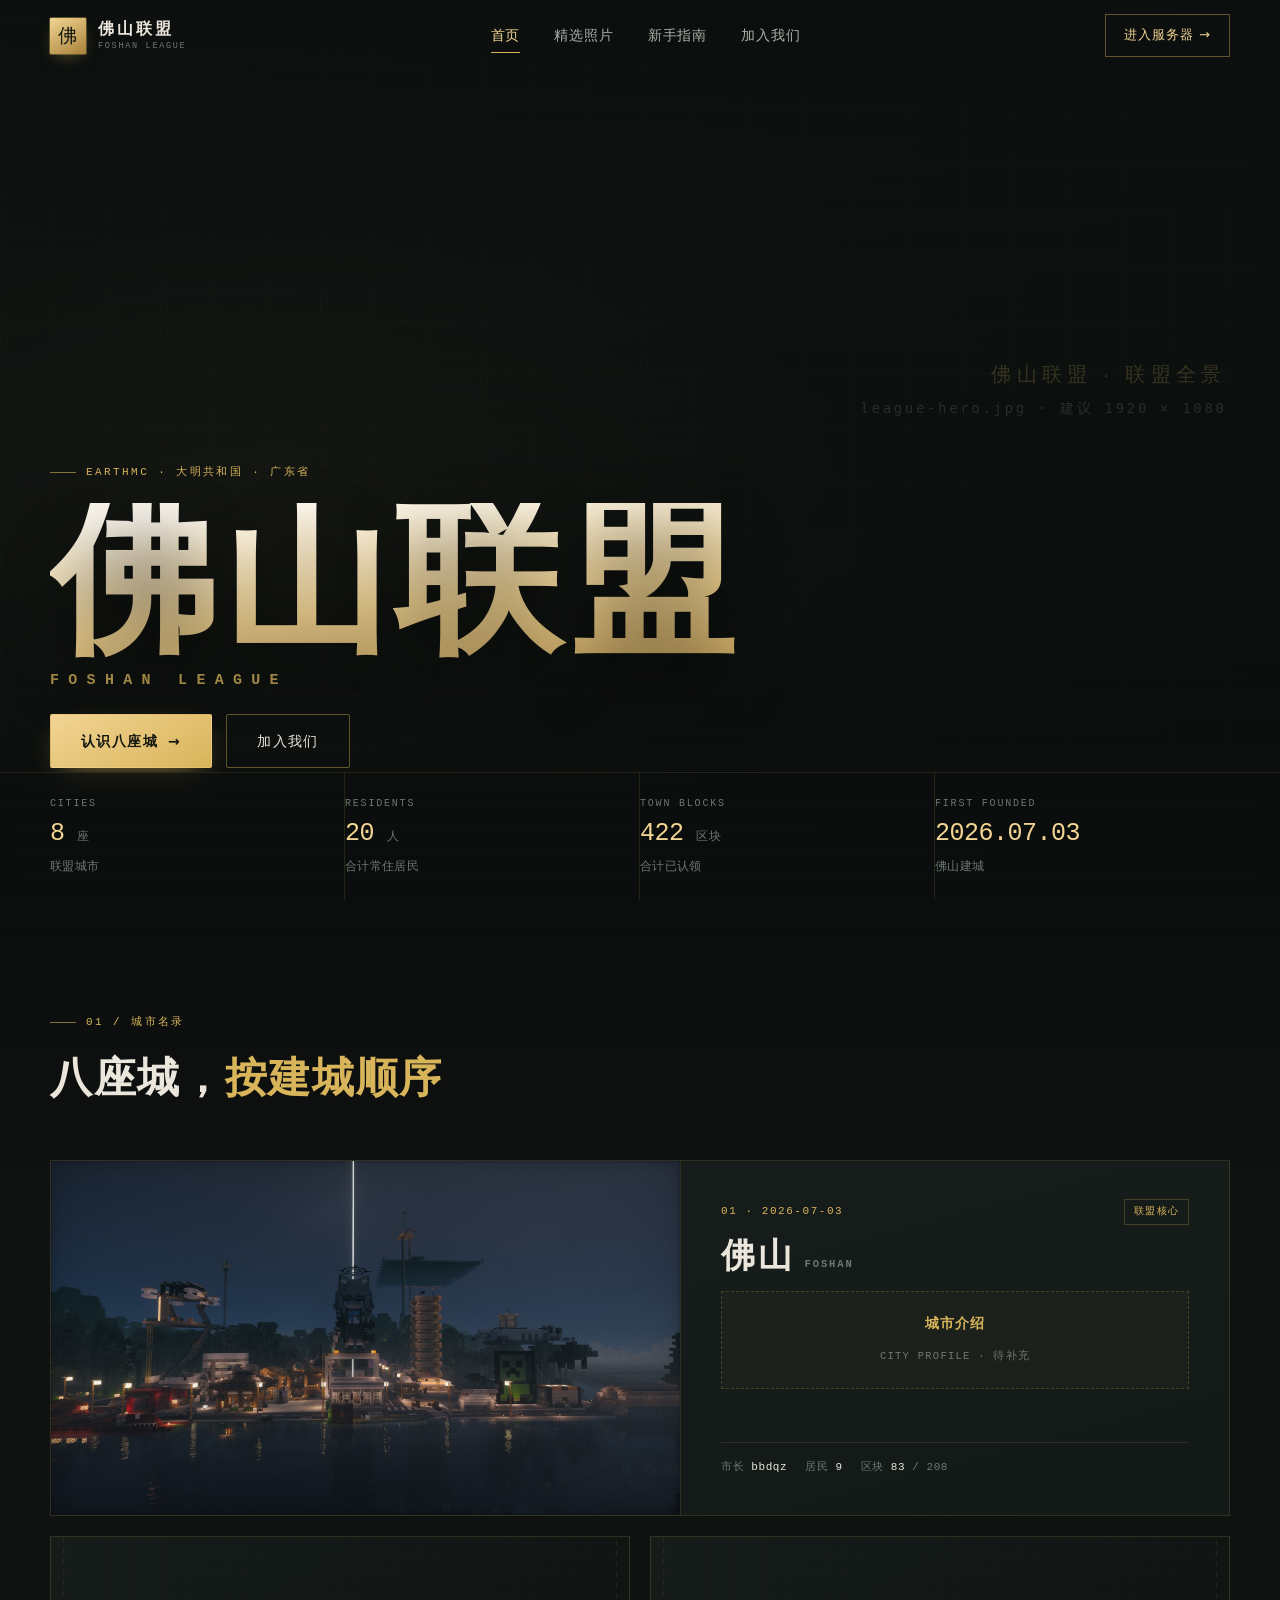
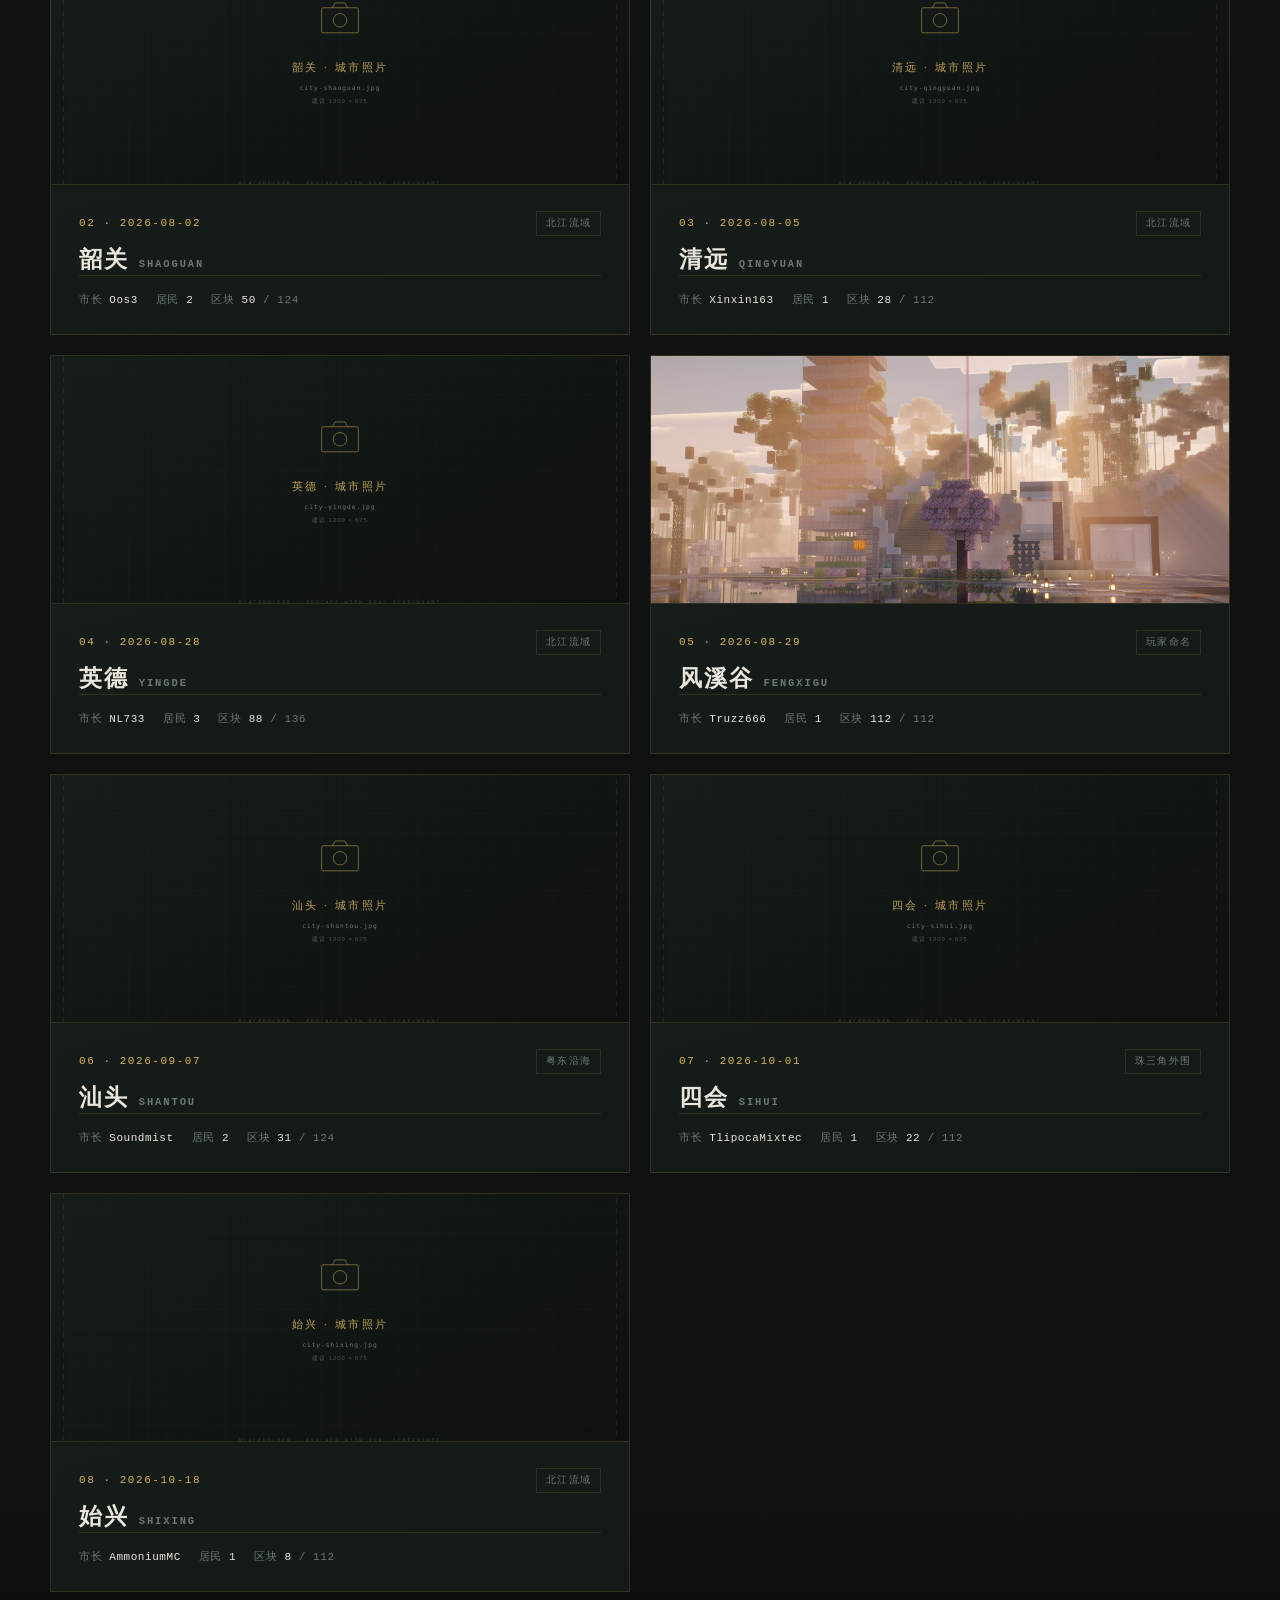
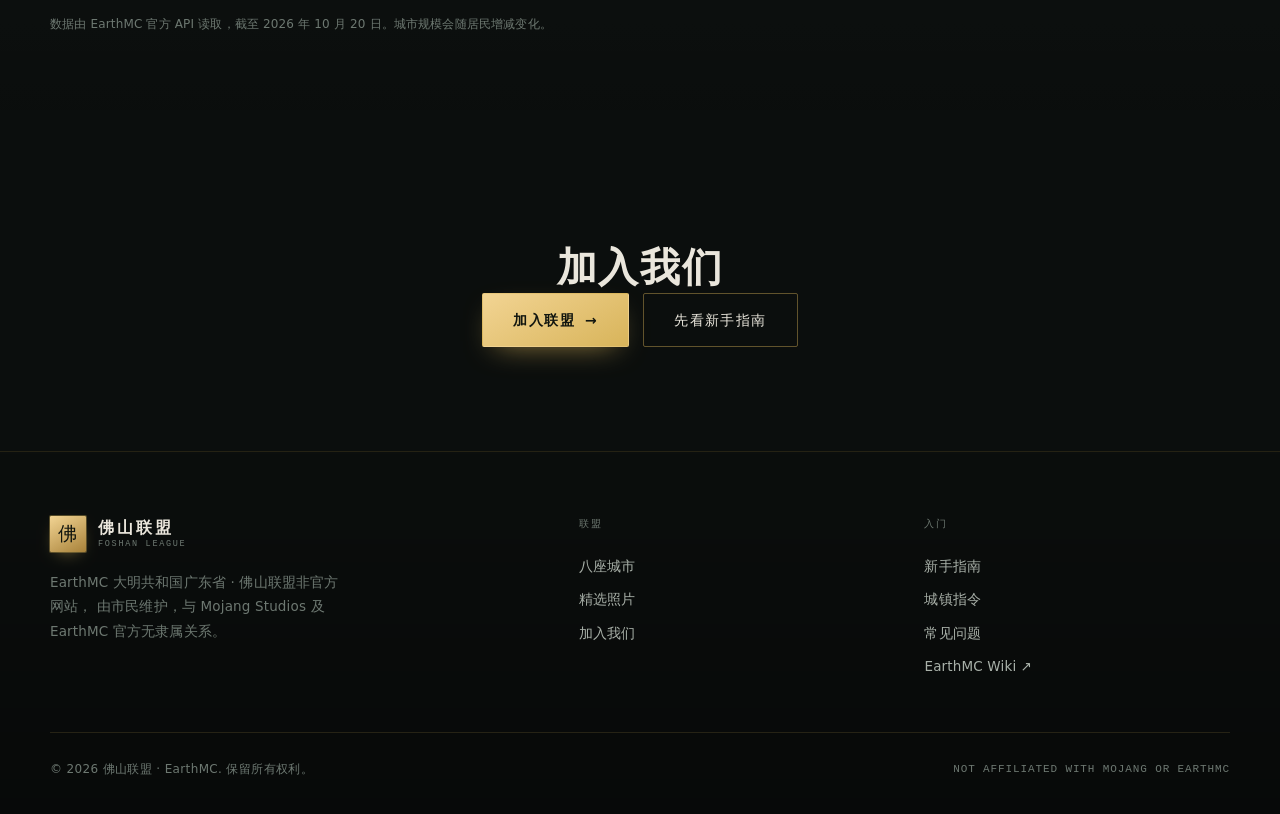
==== commit 3555a9fe: "Add files via upload" ====
--- a/index.html
+++ b/index.html
@@ -16,7 +16,7 @@
 <link rel="stylesheet" href="assets/css/style.css">
 <script src="assets/js/placeholder.js"></script>
 </head>
-<body>
+<body data-page="home">
 
 <!-- ============ HEADER ============ -->
 <header class="site-header">
@@ -28,7 +28,7 @@
 
     <nav class="nav" id="nav">
       <a href="index.html" class="is-active">首页</a>
-      <a href="foshan.html">城市志</a>
+      <a href="photos.html">精选照片</a>
       <a href="guide.html">新手指南</a>
       <a href="join.html">加入我们</a>
     </nav>
@@ -91,7 +91,7 @@
       <h2 class="section-title">八座城，<em>按建城顺序</em></h2>
     </div>
 
-    <div class="grid grid-2">
+    <div class="grid grid-2" id="cityGrid">
 
       <!-- 佛山（主城） -->
       <article class="card city-card city-card--feature reveal">
@@ -287,8 +287,7 @@
       <div class="footer-col">
         <h5>联盟</h5>
         <a href="#cities">八座城市</a>
-        <a href="#cities">建城时间线</a>
-        <a href="foshan.html">佛山城市志</a>
+        <a href="photos.html">精选照片</a>
         <a href="join.html">加入我们</a>
       </div>
 
@@ -309,6 +308,7 @@
 </footer>
 
 <script src="assets/js/main.js"></script>
+<script src="assets/js/site.js"></script>
 <script src="assets/js/live.js"></script>
 </body>
 </html>
--- a/assets/css/style.css
+++ b/assets/css/style.css
@@ -794,6 +794,139 @@
 .tbd--sm { padding: 20px 18px; }
 .tbd--sm b { font-size: 14px; margin-bottom: 4px; }
 
+/* ---------- 9e. Photo wall & lightbox ---------- */
+.photo-wall {
+  columns: 3;
+  column-gap: 16px;
+}
+
+.ph-item {
+  margin: 0 0 16px;
+  break-inside: avoid;
+  position: relative;
+  overflow: hidden;
+  border: 1px solid var(--line);
+  background: var(--bg-card);
+  cursor: zoom-in;
+}
+
+.ph-item img {
+  width: 100%;
+  display: block;
+  transition: transform 0.8s var(--ease);
+}
+
+.ph-item:hover img { transform: scale(1.03); }
+
+.ph-item figcaption {
+  position: absolute;
+  left: 0; right: 0; bottom: 0;
+  padding: 34px 18px 14px;
+  background: linear-gradient(transparent, rgba(6, 8, 7, 0.92));
+  opacity: 0;
+  transform: translateY(6px);
+  transition: opacity 0.35s var(--ease), transform 0.35s var(--ease);
+  pointer-events: none;
+}
+
+.ph-item:hover figcaption { opacity: 1; transform: none; }
+
+.ph-item figcaption b {
+  display: block;
+  font-family: var(--font-serif);
+  font-size: 15px;
+  letter-spacing: 0.08em;
+  color: var(--text);
+  margin-bottom: 3px;
+}
+
+.ph-item figcaption span {
+  font-size: 12px;
+  color: var(--text-2);
+  letter-spacing: 0.03em;
+}
+
+/* Lightbox */
+.lightbox {
+  position: fixed;
+  inset: 0;
+  z-index: 999;
+  display: none;
+  place-items: center;
+  padding: 5vh 6vw;
+  background: rgba(6, 8, 7, 0.96);
+  backdrop-filter: blur(6px);
+  -webkit-backdrop-filter: blur(6px);
+}
+
+.lightbox.is-open { display: grid; }
+
+.lightbox-figure {
+  margin: 0;
+  max-width: 100%;
+  max-height: 90vh;
+  display: flex;
+  flex-direction: column;
+  align-items: center;
+  gap: 14px;
+}
+
+.lightbox-figure img {
+  max-width: 100%;
+  max-height: 82vh;
+  object-fit: contain;
+  border: 1px solid var(--line-mid);
+}
+
+.lightbox-figure figcaption {
+  font-family: var(--font-mono);
+  font-size: 11.5px;
+  letter-spacing: 0.1em;
+  color: var(--text-2);
+  text-align: center;
+}
+
+.lightbox-close {
+  position: absolute;
+  top: 20px;
+  right: 24px;
+  width: 44px;
+  height: 44px;
+  font-size: 26px;
+  line-height: 1;
+  color: var(--text-2);
+  border: 1px solid var(--line-mid);
+  display: grid;
+  place-items: center;
+  transition: all 0.25s var(--ease);
+}
+
+.lightbox-close:hover { color: var(--gold); border-color: var(--gold); }
+
+.lightbox-nav {
+  position: absolute;
+  top: 50%;
+  transform: translateY(-50%);
+  width: 48px;
+  height: 64px;
+  font-size: 30px;
+  line-height: 1;
+  color: var(--text-2);
+  border: 1px solid var(--line);
+  display: grid;
+  place-items: center;
+  transition: all 0.25s var(--ease);
+}
+
+.lightbox-nav:hover {
+  color: var(--gold);
+  border-color: var(--gold);
+  background: rgba(216, 180, 90, 0.06);
+}
+
+.lightbox-prev { left: 18px; }
+.lightbox-next { right: 18px; }
+
 /* ---------- 10. Photo placeholders & figures ---------- */
 .photo {
   position: relative;
@@ -1364,6 +1497,8 @@
 }
 
 /* ---------- 18. Utilities ---------- */
+[hidden] { display: none !important; }
+
 .mt-0 { margin-top: 0; }
 .mt-8 { margin-top: 8px; }
 .mt-16 { margin-top: 16px; }
